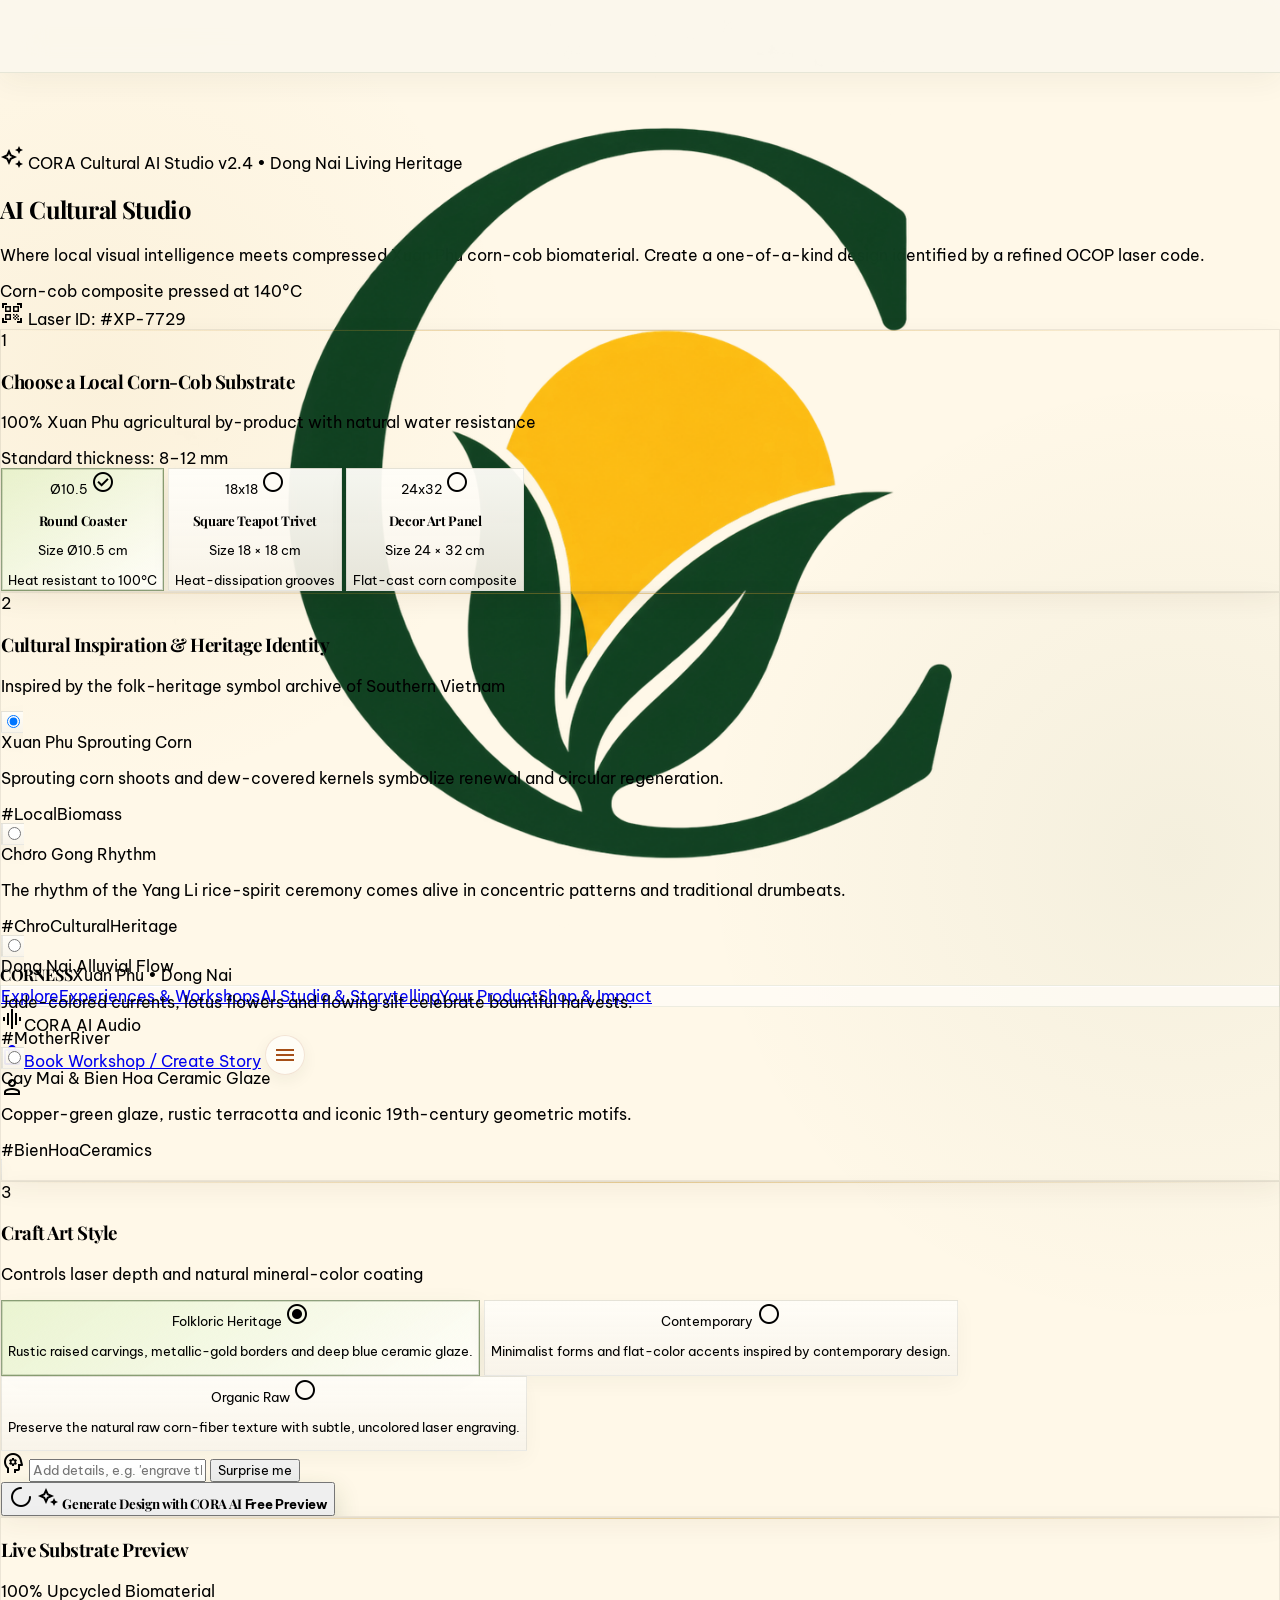
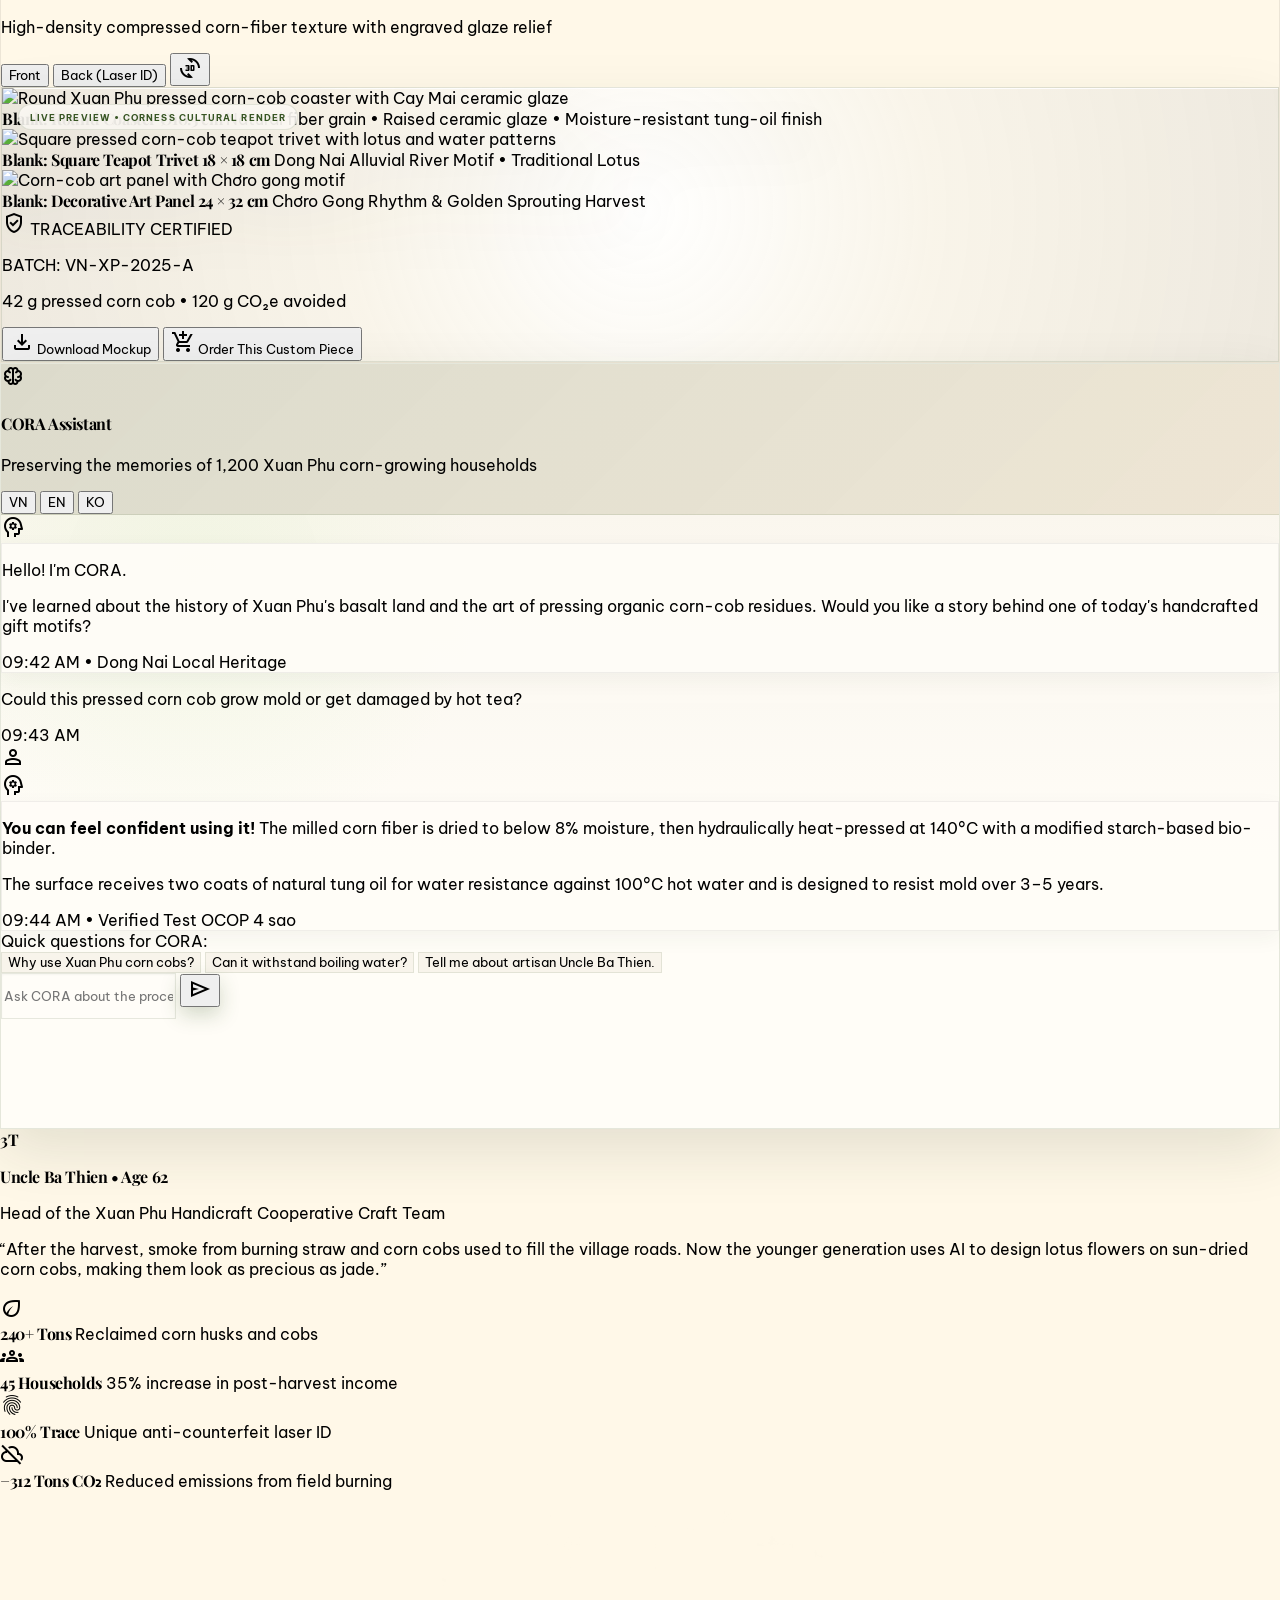
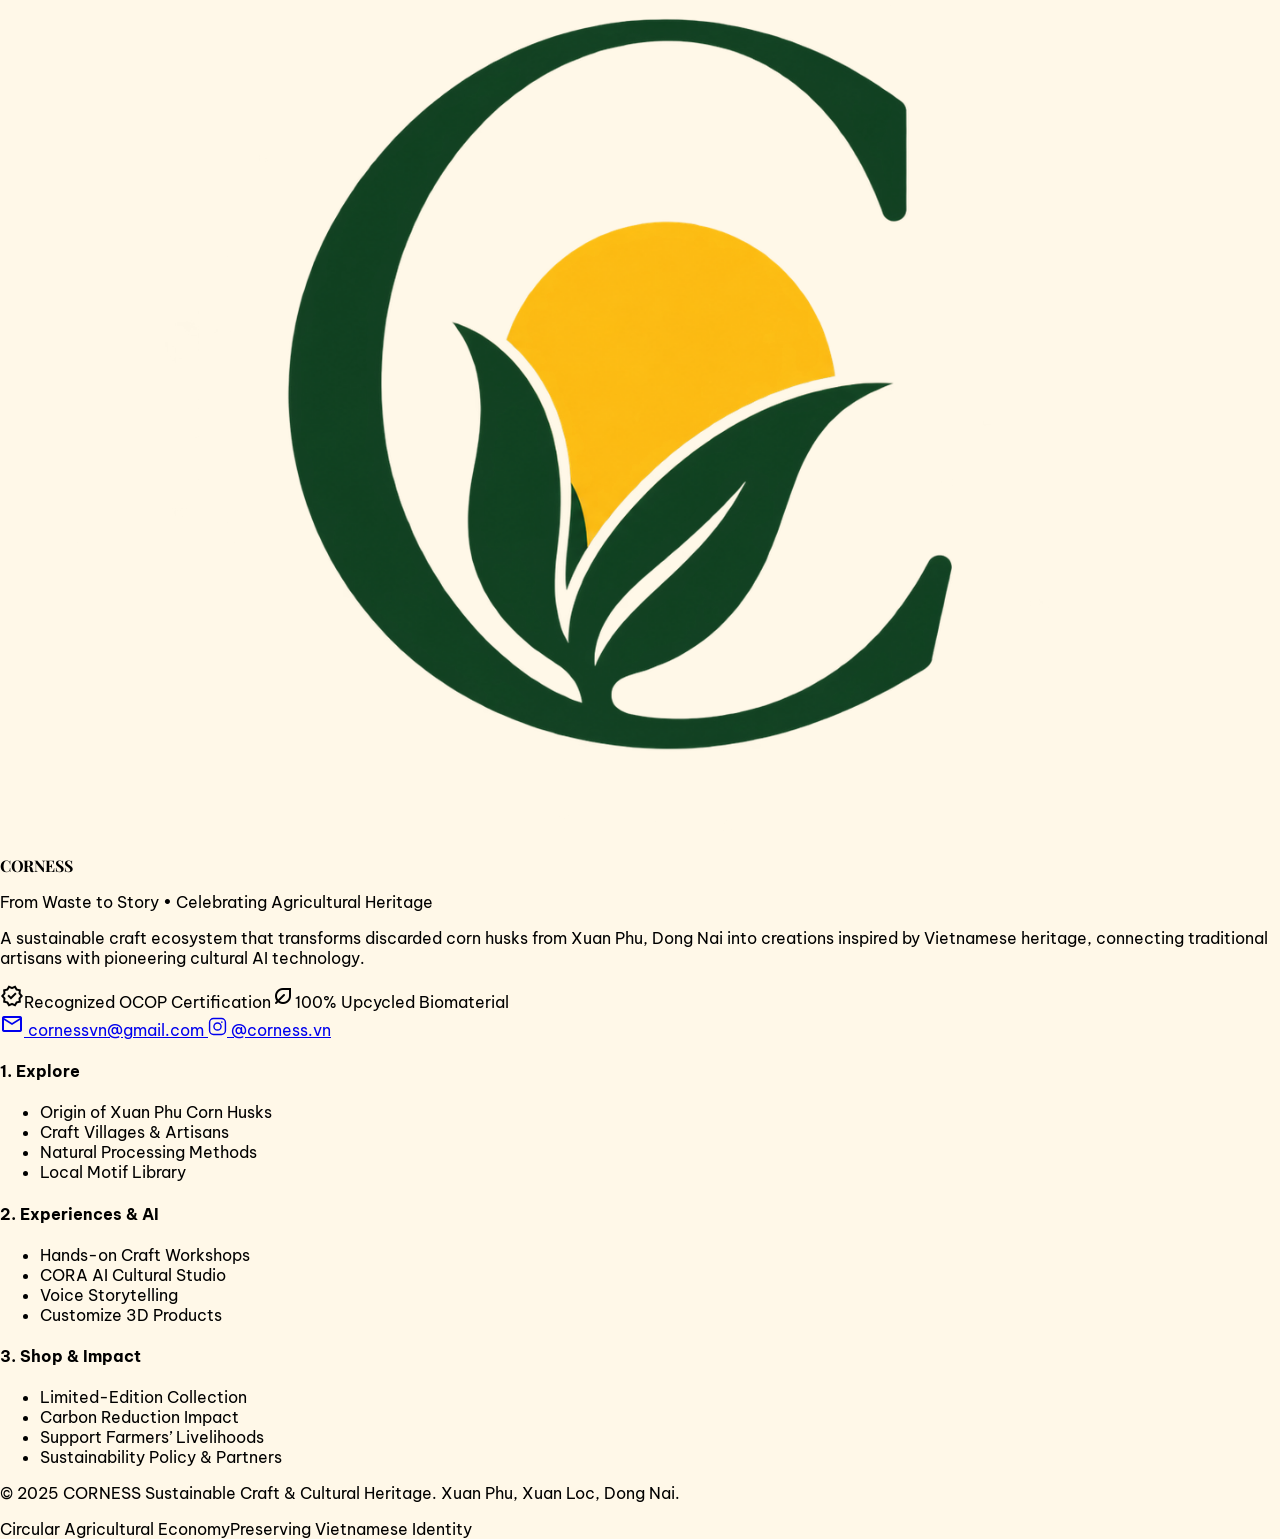
==== ai-studio.html @ 514b7e07 "Correct CORNESS website assets and source files" ====
<!-- CORNESS — AI Cultural Studio & Trợ Lý CORA (Desktop) -->
<!DOCTYPE html>

<html lang="en">
<head>
<meta charset="utf-8"/>
<meta content="width=device-width, initial-scale=1.0" name="viewport"/>
<meta content="web_standard" name="shell-type"/>
<title>CORNESS — AI Cultural Studio &amp; CORA</title>
<link href="https://fonts.googleapis.com/css2?family=Playfair+Display:ital,wght@0,600;0,700;0,800;1,600;1,700&amp;family=Be+Vietnam+Pro:wght@300;400;500;600;700;800&amp;display=swap" rel="stylesheet"/>
<link href="https://fonts.googleapis.com/css2?family=Material+Symbols+Outlined:opsz,wght,FILL,GRAD@20..48,100..700,0..1,-50..200" rel="stylesheet"/>
<link href="https://fonts.googleapis.com/css2?family=Material+Symbols+Outlined:wght,FILL@100..700,0..1&amp;display=swap" rel="stylesheet"/>
<style>
      @layer base {
        html,
        body {
          margin: 0;
          padding: 0;
        }
        body {
          overscroll-behavior: none;
        }
        main > :first-child {
          margin-top: 0 !important;
        }
        main > :last-child {
          margin-bottom: 0 !important;
        }
      }
      ::-webkit-scrollbar {
        display: none;
      }
    </style>
<script src="https://cdn.tailwindcss.com"></script>
<script id="tailwind-config">
      tailwind.config = {
        darkMode: "class",
        theme: {
          extend: {
colors: {
  "surface-tint": "#A64F17",
  "outline-variant": "#D9C7A9",
  tertiary: "#3F5A34",
  "surface-container": "#F4EAD5",
  "on-primary": "#FFFFFF",
  "secondary-container": "#F4C84B",
  "on-primary-fixed-variant": "#63300E",
  background: "#FFF8E8",
  "surface-bright": "#FFFDF7",
  "surface-container-high": "#F0E2C5",
  "tertiary-fixed": "#D9E7C7",
  "primary-fixed-dim": "#E7A16C",
  "on-error-container": "#93000A",
  "on-surface": "#30271F",
  "error-container": "#FFDAD6",
  "primary-container": "#3F5A34",
  "tertiary-fixed-dim": "#B6C9A0",
  "surface-container-highest": "#E8D7B8",
  "surface-container-lowest": "#FFFDF8",
  "surface-container-low": "#FAF3E3",
  "inverse-on-surface": "#FBF7F0",
  secondary: "#855500",
  error: "#BA1A1A",
  "on-tertiary": "#FFFFFF",
  primary: "#A64F17",
  outline: "#82745E",
  "inverse-primary": "#E8A36F",
  "on-background": "#30271F",
  "primary-fixed": "#F8D7B5",
  "surface-variant": "#E8D7B8",
  surface: "#FFF8E8",
  "on-surface-variant": "#5B4B3D",
  "on-secondary-container": "#4B3300",
  "on-error": "#FFFFFF",
  "on-primary-container": "#FBE4AB",
  "on-secondary-fixed": "#453000",
  "secondary-fixed": "#FBE3A3",
  "on-secondary": "#FFFFFF",
  "on-primary-fixed": "#47210C",
  "on-tertiary-container": "#263E22",
  "on-secondary-fixed-variant": "#684000",
  "secondary-fixed-dim": "#E8BC48",
  "on-tertiary-fixed-variant": "#3D5534",
  "inverse-surface": "#34281E",
  "tertiary-container": "#D8E4CB",
  "surface-dim": "#E9DDC6",
  "on-tertiary-fixed": "#1F321D",
},
            borderRadius: {
              DEFAULT: "0.25rem",
              lg: "0.5rem",
              xl: "0.75rem",
              full: "9999px",
            },
            spacing: {},
            fontFamily: {
              headline: ["Playfair Display", "Georgia", "serif"],
              display: ["Playfair Display", "Georgia", "serif"],
              body: [
                "Be Vietnam Pro",
                "ui-sans-serif",
                "system-ui",
                "sans-serif",
              ],
              label: [
                "Be Vietnam Pro",
                "ui-sans-serif",
                "system-ui",
                "sans-serif",
              ],
            },
            fontSize: {},
          },
        },
      };
    </script>
<style>
:root {
  --corness-forest: #3f5a34;
  --corness-forest-deep: #263a26;
  --corness-moss: #6f783d;
  --corness-cream: #fff8e8;
  --corness-paper: #fffdf7;
  --corness-gold: #e8b323;
  --corness-earth: #764321;
  --corness-line: rgba(91, 75, 61, 0.16);
  --corness-shadow: 0 18px 50px rgba(64, 47, 30, 0.08);
  --corness-shadow-soft: 0 8px 24px rgba(64, 47, 30, 0.06);
}

      html {
        scroll-behavior: smooth;
        text-rendering: optimizeLegibility;
        -webkit-font-smoothing: antialiased;
        -moz-osx-font-smoothing: grayscale;
      }

      body,
      .font-body,
      .font-label {
        font-family:
          "Be Vietnam Pro",
          ui-sans-serif,
          system-ui,
          -apple-system,
          BlinkMacSystemFont,
          "Segoe UI",
          sans-serif !important;
      }

      .font-headline,
      .font-display {
        font-family:
          "Playfair Display", Georgia, "Times New Roman", serif !important;
        font-weight: 700;
        letter-spacing: -0.025em;
        font-kerning: normal;
      }

      body {
        background:
          radial-gradient(
            circle at 8% 8%,
            rgba(201, 150, 47, 0.07),
            transparent 26rem
          ),
          radial-gradient(
            circle at 92% 18%,
            rgba(56, 86, 36, 0.055),
            transparent 30rem
          ),
          var(--corness-cream);
      }

      header {
        background: rgba(251, 247, 238, 0.86) !important;
        border-bottom: 1px solid rgba(56, 86, 36, 0.1);
        backdrop-filter: blur(20px) saturate(155%);
        -webkit-backdrop-filter: blur(20px) saturate(155%);
        box-shadow: 0 8px 30px rgba(46, 57, 43, 0.055) !important;
      }

      header > div {
        max-width: 1600px;
        margin-inline: auto;
      }

      header nav {
        border: 1px solid rgba(56, 86, 36, 0.09);
        background: rgba(255, 253, 248, 0.7) !important;
        box-shadow: inset 0 1px 0 rgba(255, 255, 255, 0.75);
      }

      header nav a {
        border-radius: 0.65rem;
        transition:
          color 180ms ease,
          background-color 180ms ease,
          transform 180ms ease,
          box-shadow 180ms ease;
      }

      header nav a:hover {
        transform: translateY(-1px);
        background: rgba(56, 86, 36, 0.07) !important;
      }

      main .bg-surface-container-lowest.rounded-2xl {
        border: 1px solid rgba(67, 72, 62, 0.1);
        box-shadow: var(--corness-shadow-soft);
      }

      main .rounded-xl,
      main .rounded-2xl {
        -webkit-backface-visibility: hidden;
        backface-visibility: hidden;
      }

      button,
      a {
        -webkit-tap-highlight-color: transparent;
      }

      button {
        transition:
          transform 180ms ease,
          box-shadow 180ms ease,
          background-color 180ms ease,
          border-color 180ms ease,
          color 180ms ease;
      }

      button:active {
        transform: translateY(1px);
      }

      input,
      textarea,
      select {
        font-family:
          "Be Vietnam Pro", ui-sans-serif, system-ui, sans-serif !important;
      }

      input:focus,
      textarea:focus,
      select:focus {
        outline: none;
        box-shadow: 0 0 0 3px rgba(56, 86, 36, 0.12);
      }

      @media (max-width: 767px) {
        header > div {
          padding-inline: 1rem !important;
        }

        main {
          overflow-x: clip;
        }

        .font-headline,
        .font-display {
          letter-spacing: -0.018em;
        }
      }
    </style>
<style>
      .studio-editor-column > .bg-surface-container-lowest {
        position: relative;
        overflow: hidden;
      }

      .studio-editor-column > .bg-surface-container-lowest::before {
        content: "";
        position: absolute;
        inset: 0 auto auto 0;
        width: 100%;
        height: 1px;
        background: linear-gradient(
          90deg,
          transparent,
          rgba(201, 150, 47, 0.45),
          transparent
        );
        pointer-events: none;
      }

      #substrate-selector .substrate-btn,
      #style-selector .style-btn,
      #motif-selector .motif-card {
        border: 1px solid rgba(67, 72, 62, 0.11);
        background: linear-gradient(
          180deg,
          rgba(255, 253, 248, 0.96),
          rgba(248, 243, 233, 0.92)
        );
        box-shadow: 0 7px 20px rgba(46, 57, 43, 0.04);
      }

      #substrate-selector .substrate-btn:hover,
      #style-selector .style-btn:hover,
      #motif-selector .motif-card:hover {
        border-color: rgba(56, 86, 36, 0.28);
        transform: translateY(-2px);
        box-shadow: 0 13px 28px rgba(46, 57, 43, 0.08);
      }

      #substrate-selector .substrate-btn.active,
      #style-selector .style-btn.active {
        border-color: rgba(56, 86, 36, 0.55);
        background: linear-gradient(
          145deg,
          rgba(200, 238, 172, 0.38),
          rgba(255, 253, 248, 0.98)
        );
        box-shadow:
          0 12px 28px rgba(56, 86, 36, 0.1),
          inset 0 0 0 1px rgba(56, 86, 36, 0.18);
      }

      .corness-preview-stage {
        position: relative;
        border: 1px solid rgba(56, 86, 36, 0.12);
        background: radial-gradient(
          circle at 50% 45%,
          rgba(255, 255, 255, 0.96) 0,
          rgba(248, 243, 233, 0.88) 45%,
          rgba(237, 232, 222, 0.94) 100%
        ) !important;
        box-shadow:
          inset 0 1px 0 rgba(255, 255, 255, 0.85),
          0 24px 60px rgba(46, 57, 43, 0.1);
      }

      .corness-preview-stage::before {
        content: "LIVE PREVIEW • CORNESS CULTURAL RENDER";
        position: absolute;
        top: 1rem;
        left: 1rem;
        z-index: 2;
        padding: 0.42rem 0.68rem;
        border-radius: 999px;
        border: 1px solid rgba(56, 86, 36, 0.13);
        background: rgba(255, 253, 248, 0.82);
        backdrop-filter: blur(12px);
        color: #385624;
        font-family: "Be Vietnam Pro", sans-serif;
        font-size: 9px;
        font-weight: 700;
        letter-spacing: 0.12em;
      }

      #preview-art-container {
        filter: drop-shadow(0 24px 26px rgba(53, 45, 33, 0.16));
      }

      #preview-art-container img {
        transition:
          transform 320ms cubic-bezier(0.2, 0.7, 0.2, 1),
          filter 320ms ease;
      }

      #preview-art-container img:hover {
        filter: saturate(1.04) contrast(1.02);
      }

      .cora-shell {
        border: 1px solid rgba(56, 86, 36, 0.13) !important;
        background: rgba(255, 253, 248, 0.94) !important;
        box-shadow: 0 22px 55px rgba(32, 55, 36, 0.12) !important;
      }

      .cora-shell > :first-child {
        background:
          linear-gradient(
            135deg,
            rgba(56, 86, 36, 0.12),
            rgba(201, 150, 47, 0.08)
          ),
          #f2ede3 !important;
        border-bottom: 1px solid rgba(56, 86, 36, 0.1);
      }

      #chat-messages {
        background:
          radial-gradient(
            circle at 15% 15%,
            rgba(200, 238, 172, 0.18),
            transparent 18rem
          ),
          linear-gradient(
            180deg,
            rgba(248, 243, 233, 0.64),
            rgba(255, 253, 248, 0.92)
          ) !important;
        scrollbar-width: thin;
        scrollbar-color: rgba(56, 86, 36, 0.22) transparent;
      }

      #chat-messages::-webkit-scrollbar {
        width: 6px;
        display: block;
      }

      #chat-messages::-webkit-scrollbar-thumb {
        background: rgba(56, 86, 36, 0.22);
        border-radius: 999px;
      }

      #chat-messages .bg-surface-container {
        border: 1px solid rgba(67, 72, 62, 0.08);
        background: rgba(255, 253, 248, 0.92) !important;
        box-shadow: 0 7px 20px rgba(46, 57, 43, 0.05);
      }

      .quick-q-btn {
        border: 1px solid rgba(56, 86, 36, 0.11);
        background: rgba(248, 243, 233, 0.9) !important;
      }

      .quick-q-btn:hover {
        border-color: rgba(56, 86, 36, 0.28);
        background: rgba(200, 238, 172, 0.28) !important;
        color: #304e1d;
      }

      #chat-input {
        min-height: 42px;
        border: 1px solid rgba(56, 86, 36, 0.12) !important;
        background: rgba(255, 253, 248, 0.96) !important;
        box-shadow: inset 0 1px 2px rgba(46, 57, 43, 0.04);
      }

      #send-chat-btn {
        box-shadow: 0 8px 20px rgba(56, 86, 36, 0.22);
      }

      #generate-btn {
        box-shadow: 0 10px 26px rgba(56, 86, 36, 0.2);
      }

      @media (min-width: 1024px) {
        .cora-column {
          position: sticky;
          top: 7rem;
        }

        .cora-shell {
          height: min(780px, calc(100vh - 8.5rem)) !important;
          min-height: 640px;
        }
      }

      @media (max-width: 1023px) {
        .cora-shell {
          height: 680px !important;
        }

        .corness-preview-stage::before {
          max-width: calc(100% - 2rem);
          white-space: nowrap;
          overflow: hidden;
          text-overflow: ellipsis;
        }
      }

      @media (max-width: 640px) {
        #substrate-selector,
        #style-selector,
        #motif-selector {
          gap: 0.75rem;
        }

        .cora-shell {
          height: 620px !important;
          border-radius: 1.25rem !important;
        }

        .corness-preview-stage {
          padding: 1rem !important;
        }
      }
    </style>
<link href="responsive.css" rel="stylesheet"/>
</head>
<body class="bg-surface font-body text-on-surface antialiased">
<header class="fixed top-0 w-full z-50 bg-surface/90 backdrop-blur-xl shadow-[0_1px_8px_rgba(112,88,66,0.06)]">
<div class="h-20 w-full px-6 lg:px-12 flex items-center justify-between">
<div class="flex items-center gap-4 shrink-0 2xl:mr-5">
<img alt="CORNESS" class="h-14 w-14 shrink-0 object-contain" src="images/FGlogo.png"/>
<div class="flex flex-col">
<span class="font-headline text-lg tracking-tight uppercase text-primary leading-tight">CORNESS</span><span class="font-label text-[10px] tracking-[0.08em] uppercase text-tertiary font-medium">Xuan Phu • Dong Nai</span>
</div>
</div>
<nav class="hidden 2xl:flex items-center gap-1 p-1 bg-surface-container-low rounded-xl" data-active-classes="bg-primary-container text-on-primary-container font-semibold rounded-lg shadow-sm">
<a class="px-4 py-2 text-sm font-label uppercase tracking-wider text-on-surface-variant hover:text-on-surface hover:bg-surface-container transition-all" data-path="kham-pha" href="index.html">Explore</a><a class="px-4 py-2 text-sm font-label uppercase tracking-wider text-on-surface-variant hover:text-on-surface hover:bg-surface-container transition-all" data-path="trai-nghiem-workshop" href="experience.html">Experiences &amp; Workshops</a><a class="px-4 py-2 text-sm font-label uppercase tracking-wider text-on-surface-variant hover:text-on-surface hover:bg-surface-container transition-all" data-path="ai-studio-ke-chuyen" href="ai-studio.html">AI Studio &amp; Storytelling</a><a class="px-4 py-2 text-sm font-label uppercase tracking-wider text-on-surface-variant hover:text-on-surface hover:bg-surface-container transition-all" data-path="san-pham-cua-ban" href="my-product.html">Your Product</a><a class="px-4 py-2 text-sm font-label uppercase tracking-wider text-on-surface-variant hover:text-on-surface hover:bg-surface-container transition-all" data-path="cua-hang-tac-dong" href="shop.html">Shop &amp; Impact</a>
</nav>
<div class="flex items-center gap-3 lg:gap-4 2xl:ml-5">
<div class="hidden 2xl:flex items-center gap-2 px-3 py-1.5 rounded-full bg-secondary-container/30 text-on-secondary-container text-xs font-label font-medium">
<span class="material-symbols-outlined text-[16px]">graphic_eq</span><span>CORA AI Audio</span>
</div>
<a class="p-2 rounded-full bg-surface-container-low hover:bg-surface-container text-on-surface-variant hover:text-on-surface transition-colors flex items-center justify-center" data-path="san-pham-cua-ban" href="my-product.html"><span class="material-symbols-outlined text-[20px]">shopping_bag</span></a><a class="hidden 2xl:inline-flex items-center justify-center px-4 py-2 rounded-lg bg-secondary-container hover:bg-secondary-fixed text-on-secondary-container font-label text-xs uppercase font-bold tracking-wider transition-colors shadow-sm" data-path="trai-nghiem-workshop" href="experience.html">Book Workshop / Create Story</a>
<button aria-controls="corness-mobile-menu" aria-expanded="false" aria-label="Open menu" class="corness-mobile-toggle 2xl:hidden" type="button">
<span class="material-symbols-outlined text-[21px]">menu</span>
</button>
<div class="w-8 h-8 rounded-full bg-primary flex items-center justify-center shrink-0">
<span class="material-symbols-outlined text-on-primary text-[18px]">person</span>
</div>
</div>
</div>
<div aria-hidden="true" class="corness-mobile-menu 2xl:hidden" data-open="false" id="corness-mobile-menu">
<button aria-label="Close menu" class="corness-mobile-menu__backdrop" data-mobile-close="" type="button"></button>
<div aria-label="CORNESS navigation menu" aria-modal="true" class="corness-mobile-menu__panel" role="dialog">
<div class="corness-mobile-menu__top">
<div>
<div class="font-headline text-lg text-primary uppercase leading-none">
                CORNESS
              </div>
<div class="font-label text-[10px] uppercase tracking-widest text-tertiary mt-1">
                Xuan Phu • Dong Nai
              </div>
</div>
<button aria-label="Close menu" class="corness-mobile-menu__close" data-mobile-close="" type="button">
<span class="material-symbols-outlined text-[20px]">close</span>
</button>
</div>
<nav aria-label="Mobile navigation" class="corness-mobile-nav">
<a href="index.html"><span class="material-symbols-outlined text-[20px]">explore</span><span>Explore</span></a>
<a href="experience.html"><span class="material-symbols-outlined text-[20px]">handyman</span><span>Experiences &amp; Workshops</span></a>
<a href="ai-studio.html"><span class="material-symbols-outlined text-[20px]">auto_awesome</span><span>AI Studio &amp; Storytelling</span></a>
<a href="my-product.html"><span class="material-symbols-outlined text-[20px]">deployed_code</span><span>Your Product</span></a>
<a href="shop.html"><span class="material-symbols-outlined text-[20px]">storefront</span><span>Shop &amp; Impact</span></a>
</nav>
<a class="corness-mobile-cta" href="experience.html">
<span>Book Workshop / Create Story</span>
<span class="material-symbols-outlined text-[18px]">arrow_forward</span>
</a>
</div>
</div>
</header>
<main class="w-full pt-20 bg-surface min-h-[calc(100vh-80px)]">
<div class="flex flex-col w-full">
<!-- Studio Intro Header Section -->
<section class="w-full px-6 lg:px-12 py-8 bg-surface">
<div class="max-w-7xl mx-auto flex flex-col md:flex-row md:items-end justify-between gap-6 pb-6 border-b border-outline-variant/30">
<div class="space-y-2">
<div class="flex items-center gap-2">
<span class="inline-flex items-center gap-1.5 px-2.5 py-0.5 rounded-full bg-secondary-container/40 text-on-secondary-container text-xs font-label uppercase font-bold tracking-wider">
<span class="material-symbols-outlined text-[14px]">auto_awesome</span>
                  CORA Cultural AI Studio v2.4
                </span>
<span class="text-outline text-xs font-label uppercase tracking-widest">• Dong Nai Living Heritage</span>
</div>
<h1 class="font-headline text-3xl md:text-5xl text-primary uppercase tracking-tight">
                AI Cultural Studio
              </h1>
<p class="font-label text-sm text-on-surface-variant max-w-2xl leading-relaxed">
                Where local visual intelligence meets compressed Xuan Phu corn-cob biomaterial. Create a one-of-a-kind design identified by a refined OCOP laser code.
              </p>
</div>
<!-- Quick Telemetry Badges -->
<div class="flex items-center gap-4 text-xs font-label">
<div class="flex items-center gap-2 px-3 py-2 rounded-xl bg-surface-container shadow-sm">
<span class="w-2.5 h-2.5 rounded-full bg-primary animate-pulse"></span>
<span class="text-on-surface font-semibold">Corn-cob composite pressed at 140°C</span>
</div>
<div class="flex items-center gap-2 px-3 py-2 rounded-xl bg-surface-container shadow-sm">
<span class="material-symbols-outlined text-secondary text-base">qr_code_scanner</span>
<span class="text-on-surface font-semibold">Laser ID:
                  <span class="font-mono text-tertiary">#XP-7729</span></span>
</div>
</div>
</div>
</section>
<!-- Two Main Power Columns Workspace -->
<section class="w-full px-6 lg:px-12 py-6 bg-surface">
<div class="max-w-7xl mx-auto grid grid-cols-1 lg:grid-cols-12 gap-8 items-start">
<!-- LEFT / MAIN: AI Cultural Designer (8 cols) -->
<div class="lg:col-span-8 space-y-8 studio-editor-column">
<!-- Step 1: Chọn phôi ép lõi ngô -->
<div class="bg-surface-container-lowest p-6 rounded-2xl shadow-sm space-y-4">
<div class="flex items-center justify-between">
<div class="flex items-center gap-3">
<span class="w-7 h-7 rounded-full bg-primary text-on-primary font-label text-xs font-bold flex items-center justify-center">1</span>
<div>
<h3 class="font-headline text-lg uppercase text-primary tracking-tight">
                        Choose a Local Corn-Cob Substrate
                      </h3>
<p class="font-label text-xs text-on-surface-variant">
                        100% Xuan Phu agricultural by-product with natural water resistance
                      </p>
</div>
</div>
<span class="text-[11px] font-label text-tertiary uppercase font-semibold">Standard thickness: 8–12 mm</span>
</div>
<div class="grid grid-cols-1 sm:grid-cols-3 gap-3.5 pt-2" id="substrate-selector">
<!-- Option 1: Tròn -->
<button class="substrate-btn active group text-left p-4 rounded-xl bg-surface-container-low hover:bg-surface-container transition-all relative" data-substrate="circle" type="button">
<div class="flex items-center justify-between mb-3">
<span class="w-9 h-9 rounded-full bg-secondary-container/40 flex items-center justify-center text-on-secondary-container font-label text-xs font-bold">Ø10.5</span>
<span class="material-symbols-outlined text-primary text-lg">check_circle</span>
</div>
<p class="font-headline text-sm uppercase text-on-surface group-hover:text-primary transition-colors">
                      Round Coaster
                    </p>
<p class="font-label text-xs text-on-surface-variant mt-1">
                      Size Ø10.5 cm
                    </p>
<span class="inline-block mt-3 px-2 py-0.5 rounded bg-surface-container text-[10px] font-label font-medium text-tertiary">Heat resistant to 100°C</span>
</button>
<!-- Option 2: Vuông Lót Ấm -->
<button class="substrate-btn group text-left p-4 rounded-xl bg-surface-container-low hover:bg-surface-container transition-all relative" data-substrate="square" type="button">
<div class="flex items-center justify-between mb-3">
<span class="w-9 h-9 rounded-lg bg-primary-fixed/50 flex items-center justify-center text-on-primary-fixed-variant font-label text-xs font-bold">18x18</span>
<span class="material-symbols-outlined text-outline-variant text-lg">radio_button_unchecked</span>
</div>
<p class="font-headline text-sm uppercase text-on-surface group-hover:text-primary transition-colors">
                      Square Teapot Trivet
                    </p>
<p class="font-label text-xs text-on-surface-variant mt-1">
                      Size 18 × 18 cm
                    </p>
<span class="inline-block mt-3 px-2 py-0.5 rounded bg-surface-container text-[10px] font-label font-medium text-tertiary">Heat-dissipation grooves</span>
</button>
<!-- Option 3: Tranh Decor -->
<button class="substrate-btn group text-left p-4 rounded-xl bg-surface-container-low hover:bg-surface-container transition-all relative" data-substrate="panel" type="button">
<div class="flex items-center justify-between mb-3">
<span class="w-9 h-9 rounded-md bg-tertiary-fixed/60 flex items-center justify-center text-tertiary font-label text-xs font-bold">24x32</span>
<span class="material-symbols-outlined text-outline-variant text-lg">radio_button_unchecked</span>
</div>
<p class="font-headline text-sm uppercase text-on-surface group-hover:text-primary transition-colors">
                      Decor Art Panel
                    </p>
<p class="font-label text-xs text-on-surface-variant mt-1">
                      Size 24 × 32 cm
                    </p>
<span class="inline-block mt-3 px-2 py-0.5 rounded bg-surface-container text-[10px] font-label font-medium text-tertiary">Flat-cast corn composite</span>
</button>
</div>
</div>
<!-- Step 2: Cảm hứng văn hóa & Di sản -->
<div class="bg-surface-container-lowest p-6 rounded-2xl shadow-sm space-y-4">
<div class="flex items-center gap-3">
<span class="w-7 h-7 rounded-full bg-primary text-on-primary font-label text-xs font-bold flex items-center justify-center">2</span>
<div>
<h3 class="font-headline text-lg uppercase text-primary tracking-tight">
                      Cultural Inspiration &amp; Heritage Identity
                    </h3>
<p class="font-label text-xs text-on-surface-variant">
                      Inspired by the folk-heritage symbol archive of Southern Vietnam
                    </p>
</div>
</div>
<div class="grid grid-cols-1 sm:grid-cols-2 gap-3 pt-2" id="motif-selector">
<label class="motif-card cursor-pointer p-4 rounded-xl bg-surface-container-low hover:bg-surface-container flex items-start gap-3.5 transition-all">
<input checked="" class="accent-primary mt-1" name="motif" type="radio" value="corn-sprout"/>
<div class="space-y-1">
<span class="font-label font-bold text-sm text-on-surface block">Xuan Phu Sprouting Corn</span>
<p class="font-label text-xs text-on-surface-variant leading-relaxed">
                        Sprouting corn shoots and dew-covered kernels symbolize renewal and circular regeneration.
                      </p>
<span class="inline-block text-[10px] font-label text-secondary font-semibold uppercase">#LocalBiomass</span>
</div>
</label>
<label class="motif-card cursor-pointer p-4 rounded-xl bg-surface-container-low hover:bg-surface-container flex items-start gap-3.5 transition-all">
<input class="accent-primary mt-1" name="motif" type="radio" value="gong-choro"/>
<div class="space-y-1">
<span class="font-label font-bold text-sm text-on-surface block">Chơro Gong Rhythm</span>
<p class="font-label text-xs text-on-surface-variant leading-relaxed">
                        The rhythm of the Yang Li rice-spirit ceremony comes alive in concentric patterns and traditional drumbeats.
                      </p>
<span class="inline-block text-[10px] font-label text-secondary font-semibold uppercase">#ChroCulturalHeritage</span>
</div>
</label>
<label class="motif-card cursor-pointer p-4 rounded-xl bg-surface-container-low hover:bg-surface-container flex items-start gap-3.5 transition-all">
<input class="accent-primary mt-1" name="motif" type="radio" value="dongnai-river"/>
<div class="space-y-1">
<span class="font-label font-bold text-sm text-on-surface block">Dong Nai Alluvial Flow</span>
<p class="font-label text-xs text-on-surface-variant leading-relaxed">
                        Jade-colored currents, lotus flowers and flowing silt celebrate bountiful harvests.
                      </p>
<span class="inline-block text-[10px] font-label text-secondary font-semibold uppercase">#MotherRiver</span>
</div>
</label>
<label class="motif-card cursor-pointer p-4 rounded-xl bg-surface-container-low hover:bg-surface-container flex items-start gap-3.5 transition-all">
<input class="accent-primary mt-1" name="motif" type="radio" value="cay-mai-ceramic"/>
<div class="space-y-1">
<span class="font-label font-bold text-sm text-on-surface block">Cay Mai &amp; Bien Hoa Ceramic Glaze</span>
<p class="font-label text-xs text-on-surface-variant leading-relaxed">
                        Copper-green glaze, rustic terracotta and iconic 19th-century geometric motifs.
                      </p>
<span class="inline-block text-[10px] font-label text-secondary font-semibold uppercase">#BienHoaCeramics</span>
</div>
</label>
</div>
</div>
<!-- Step 3: Phong cách họa phẩm -->
<div class="bg-surface-container-lowest p-6 rounded-2xl shadow-sm space-y-4">
<div class="flex items-center gap-3">
<span class="w-7 h-7 rounded-full bg-primary text-on-primary font-label text-xs font-bold flex items-center justify-center">3</span>
<div>
<h3 class="font-headline text-lg uppercase text-primary tracking-tight">
                      Craft Art Style
                    </h3>
<p class="font-label text-xs text-on-surface-variant">
                      Controls laser depth and natural mineral-color coating
                    </p>
</div>
</div>
<div class="grid grid-cols-1 sm:grid-cols-3 gap-3 pt-2" id="style-selector">
<button class="style-btn active text-left p-3.5 rounded-xl bg-surface-container-low hover:bg-surface-container transition-all" data-style="folkloric" type="button">
<div class="flex items-center justify-between mb-1.5">
<span class="font-label font-bold text-xs text-on-surface">Folkloric Heritage</span>
<span class="material-symbols-outlined text-primary text-base">radio_button_checked</span>
</div>
<p class="font-label text-[11px] text-on-surface-variant leading-tight">
                      Rustic raised carvings, metallic-gold borders and deep blue ceramic glaze.
                    </p>
</button>
<button class="style-btn text-left p-3.5 rounded-xl bg-surface-container-low hover:bg-surface-container transition-all" data-style="contemporary" type="button">
<div class="flex items-center justify-between mb-1.5">
<span class="font-label font-bold text-xs text-on-surface">Contemporary</span>
<span class="material-symbols-outlined text-outline-variant text-base">radio_button_unchecked</span>
</div>
<p class="font-label text-[11px] text-on-surface-variant leading-tight">
                      Minimalist forms and flat-color accents inspired by contemporary design.
                    </p>
</button>
<button class="style-btn text-left p-3.5 rounded-xl bg-surface-container-low hover:bg-surface-container transition-all" data-style="raw" type="button">
<div class="flex items-center justify-between mb-1.5">
<span class="font-label font-bold text-xs text-on-surface">Organic Raw</span>
<span class="material-symbols-outlined text-outline-variant text-base">radio_button_unchecked</span>
</div>
<p class="font-label text-[11px] text-on-surface-variant leading-tight">
                      Preserve the natural raw corn-fiber texture with subtle, uncolored laser engraving.
                    </p>
</button>
</div>
<!-- Prompt Customization Bar -->
<div class="pt-2">
<div class="flex items-center gap-2 p-2.5 rounded-xl bg-surface-container-low">
<span class="material-symbols-outlined text-tertiary text-lg pl-1">psychology</span>
<input class="w-full bg-transparent border-none text-xs font-label text-on-surface placeholder:text-outline focus:outline-none" id="custom-story-prompt" placeholder="Add details, e.g. 'engrave the Le Dinh family name, anniversary 2025'..." type="text"/>
<button class="px-3 py-1.5 rounded-lg bg-surface-container text-xs font-label text-on-surface hover:bg-surface-container-high transition-colors shrink-0" type="button">
                      Surprise me
                    </button>
</div>
</div>
<!-- CTA Generator Button -->
<div class="pt-2">
<button class="w-full py-4 px-6 rounded-xl bg-primary hover:bg-primary-container text-on-primary font-headline text-sm uppercase tracking-wider transition-all shadow-md hover:shadow-lg flex items-center justify-center gap-3 relative overflow-hidden group" id="generate-btn" type="button">
<span class="material-symbols-outlined text-secondary-container animate-spin text-xl hidden" id="gen-spinner">progress_activity</span>
<span class="material-symbols-outlined text-secondary-container text-xl group-hover:scale-110 transition-transform">magic_button</span>
<span>Generate Design with CORA AI</span>
<span class="absolute right-4 px-2.5 py-0.5 rounded-full bg-secondary-container text-on-secondary-container font-label text-[11px] font-bold tracking-normal uppercase">
                      Free Preview
                    </span>
</button>
</div>
</div>
<!-- Live 3D / Interactive Preview Display Pane -->
<div class="bg-surface-container-lowest p-6 rounded-2xl shadow-sm space-y-4">
<div class="flex flex-col sm:flex-row sm:items-center justify-between gap-3">
<div>
<div class="flex items-center gap-2">
<h3 class="font-headline text-lg uppercase text-primary tracking-tight">
                        Live Substrate Preview
                      </h3>
<span class="px-2 py-0.5 rounded bg-primary-fixed text-on-primary-fixed font-label text-[10px] font-bold">100% Upcycled Biomaterial</span>
</div>
<p class="font-label text-xs text-on-surface-variant">
                      High-density compressed corn-fiber texture with engraved glaze relief
                    </p>
</div>
<!-- Front / Back Toggle & 3D rotate mock -->
<div class="flex items-center gap-1.5 p-1 rounded-lg bg-surface-container-low shrink-0">
<button class="px-3 py-1 rounded font-label text-xs font-semibold bg-surface-container-lowest text-primary shadow-sm" id="view-front" type="button">
                      Front
                    </button>
<button class="px-3 py-1 rounded font-label text-xs font-semibold text-on-surface-variant hover:text-on-surface" id="view-back" type="button">
                      Back (Laser ID)
                    </button>
<button class="p-1 rounded text-on-surface-variant hover:text-on-surface" id="view-3d" title="Rotate view by 45°" type="button">
<span class="material-symbols-outlined text-base">3d_rotation</span>
</button>
</div>
</div>
<!-- The Real Showcase Stage -->
<div class="relative w-full aspect-square md:aspect-[16/10] rounded-xl bg-gradient-to-b from-surface-container-low to-surface-container flex items-center justify-center p-6 overflow-hidden corness-preview-stage">
<!-- Real Product Artifacts Switcher (Images from Prompt Context) -->
<div class="relative max-h-full max-w-full flex items-center justify-center transition-all duration-300" id="preview-art-container">
<!-- Product 1: Circular Coaster (Default) -->
<div class="preview-card flex flex-col items-center" id="art-circle">
<img alt="Round Xuan Phu pressed corn-cob coaster with Cay Mai ceramic glaze" class="max-h-[380px] w-auto object-contain rounded-full shadow-2xl transition-transform hover:scale-105 duration-300" src="https://lh3.googleusercontent.com/aida/AEtjO1Wb_wW2p6U133Gg411-aN26h57dM6c9Y0t-R_GqHn39F80fL0wRj9tX8qXf274m141z1bZ3w_u35j6A3_n9Zl4vQ4jL7Z1j-gN4g0m1gT3vX7=s1000"/>
<div class="mt-4 text-center">
<span class="font-headline text-xs uppercase tracking-wider text-primary">Blank: Round Coaster Ø10.5 cm</span>
<span class="text-tertiary font-label text-xs block">Natural fiber grain • Raised ceramic glaze • Moisture-resistant tung-oil finish</span>
</div>
</div>
<!-- Product 2: Square Tile (Lotus & Wave Motif) -->
<div class="preview-card hidden flex flex-col items-center" id="art-square">
<img alt="Square pressed corn-cob teapot trivet with lotus and water patterns" class="max-h-[380px] w-auto object-contain rounded-xl shadow-2xl transition-transform hover:scale-105 duration-300" src="https://lh3.googleusercontent.com/aida/AEtjO1W5a4vM_o6_C2c00Z9oM_mB275rP4f4Z14f4Rj7c_jM3n4y7jN9c0r4X14z9m0L3mN7j8M4Z_n1s9B4b_m6vR_0Z1j2-mN4v_0z1=s1000"/>
<div class="mt-4 text-center">
<span class="font-headline text-xs uppercase tracking-wider text-primary">Blank: Square Teapot Trivet 18 × 18 cm</span>
<span class="text-tertiary font-label text-xs block">Dong Nai Alluvial River Motif • Traditional Lotus</span>
</div>
</div>
<!-- Product 3: Panel Artwork (Chơro Gong Motif) -->
<div class="preview-card hidden flex flex-col items-center" id="art-panel">
<img alt="Corn-cob art panel with Chơro gong motif" class="max-h-[380px] w-auto object-contain rounded-xl shadow-2xl transition-transform hover:scale-105 duration-300" src="https://lh3.googleusercontent.com/aida/AEtjO1WZ-v4N9L1m-o8r_0X9b2z5Q8g2V4k7jL9m-1X4y8t2C0z9m3N6j5L1r9M0x7K8j4Z1m7N5L2v_j3n9X0m8=s1000"/>
<div class="mt-4 text-center">
<span class="font-headline text-xs uppercase tracking-wider text-primary">Blank: Decorative Art Panel 24 × 32 cm</span>
<span class="text-tertiary font-label text-xs block">Chơro Gong Rhythm &amp; Golden Sprouting Harvest</span>
</div>
</div>
</div>
<!-- Floating Material Metadata Badge -->
<div class="absolute top-4 left-4 p-3 rounded-xl bg-surface/90 backdrop-blur-md shadow-md space-y-1">
<div class="flex items-center gap-1 text-[11px] font-label font-bold text-primary">
<span class="material-symbols-outlined text-sm">verified_user</span>
<span>TRACEABILITY CERTIFIED</span>
</div>
<p class="font-mono text-xs text-on-surface font-semibold">
                      BATCH: VN-XP-2025-A
                    </p>
<p class="text-[10px] font-label text-on-surface-variant">
                      42 g pressed corn cob • 120 g CO₂e avoided
                    </p>
</div>
<!-- Action Floating Overlay (Add to Box / Order) -->
<div class="absolute bottom-4 right-4 flex items-center gap-2">
<button class="px-3.5 py-2 rounded-xl bg-surface-container-highest hover:bg-surface-dim text-on-surface text-xs font-label font-bold flex items-center gap-1.5 shadow-sm transition-all" type="button">
<span class="material-symbols-outlined text-sm">download</span>
                      Download Mockup
                    </button>
<button class="px-4 py-2 rounded-xl bg-secondary-container hover:bg-secondary-fixed text-on-secondary-container text-xs font-label font-bold uppercase tracking-wider flex items-center gap-1.5 shadow-md transition-all" type="button">
<span class="material-symbols-outlined text-sm">add_shopping_cart</span>
                      Order This Custom Piece
                    </button>
</div>
</div>
</div>
</div>
<!-- RIGHT / SUPPORT: Trợ Lý CORA — AI Heritage Companion (4 cols) -->
<div class="lg:col-span-4 space-y-6 cora-column">
<!-- Assistant Window Card -->
<div class="bg-surface-container-lowest rounded-2xl shadow-sm overflow-hidden flex flex-col h-[780px] cora-shell">
<!-- Top Header: CORA Identity -->
<div class="p-5 bg-surface-container-high flex items-center justify-between">
<div class="flex items-center gap-3">
<div class="relative">
<div class="w-11 h-11 rounded-full bg-primary flex items-center justify-center text-on-primary">
<span class="material-symbols-outlined text-2xl">neurology</span>
</div>
<span class="absolute bottom-0 right-0 w-3 h-3 rounded-full bg-secondary-container border-2 border-surface-container-high"></span>
</div>
<div>
<h4 class="font-headline text-base uppercase text-primary tracking-tight">
                        CORA Assistant
                      </h4>
<p class="font-label text-xs text-on-surface-variant">
                        Preserving the memories of 1,200 Xuan Phu corn-growing households
                      </p>
</div>
</div>
<!-- Multi-lingual Pills -->
<div class="flex items-center gap-1 p-1 rounded-lg bg-surface-container">
<button class="px-2 py-0.5 rounded text-[10px] font-label font-bold bg-primary text-on-primary" type="button">
                      VN
                    </button>
<button class="px-2 py-0.5 rounded text-[10px] font-label font-medium text-on-surface-variant hover:text-on-surface" type="button">
                      EN
                    </button>
<button class="px-2 py-0.5 rounded text-[10px] font-label font-medium text-on-surface-variant hover:text-on-surface" type="button">
                      KO
                    </button>
</div>
</div>
<!-- Chat History Stream -->
<div class="flex-1 p-4 overflow-y-auto space-y-3.5 bg-surface-container-low/40" id="chat-messages">
<!-- CORA Message 1 -->
<div class="flex gap-2.5 items-start">
<div class="w-6 h-6 rounded-full bg-primary text-on-primary flex items-center justify-center shrink-0 mt-1">
<span class="material-symbols-outlined text-[14px]">psychology</span>
</div>
<div class="bg-surface-container p-3.5 rounded-2xl rounded-tl-sm text-xs font-label text-on-surface space-y-1.5 shadow-sm max-w-[88%]">
<p class="font-semibold text-primary">
                        Hello! I'm CORA.
                      </p>
<p class="leading-relaxed">
                        I've learned about the history of Xuan Phu's basalt land and the art of pressing organic corn-cob residues. Would you like a story behind one of today's handcrafted gift motifs?
                      </p>
<span class="text-[9px] text-tertiary font-mono block pt-0.5">09:42 AM • Dong Nai Local Heritage</span>
</div>
</div>
<!-- User Sample Reply -->
<div class="flex gap-2.5 items-start justify-end">
<div class="bg-primary-container text-on-primary-container p-3 rounded-2xl rounded-tr-sm text-xs font-label space-y-1 shadow-sm max-w-[85%]">
<p class="leading-relaxed">
                        Could this pressed corn cob grow mold or get damaged by hot tea?
                      </p>
<span class="text-[9px] text-on-primary-container/70 font-mono block text-right pt-0.5">09:43 AM</span>
</div>
<div class="w-6 h-6 rounded-full bg-secondary text-on-secondary flex items-center justify-center shrink-0 mt-1">
<span class="material-symbols-outlined text-[14px]">person</span>
</div>
</div>
<!-- CORA Response 2 -->
<div class="flex gap-2.5 items-start">
<div class="w-6 h-6 rounded-full bg-primary text-on-primary flex items-center justify-center shrink-0 mt-1">
<span class="material-symbols-outlined text-[14px]">psychology</span>
</div>
<div class="bg-surface-container p-3.5 rounded-2xl rounded-tl-sm text-xs font-label text-on-surface space-y-1.5 shadow-sm max-w-[88%]">
<p class="leading-relaxed">
<strong class="text-primary">You can feel confident using it!</strong>
                        The milled corn fiber is dried to below 8% moisture, then hydraulically heat-pressed at 140°C with a modified starch-based bio-binder.
                      </p>
<p class="leading-relaxed">
                        The surface receives two coats of natural tung oil for water resistance against 100°C hot water and is designed to resist mold over 3–5 years.
                      </p>
<span class="text-[9px] text-tertiary font-mono block pt-0.5">09:44 AM • Verified Test OCOP 4 sao</span>
</div>
</div>
</div>
<!-- Quick Discovery Suggestion Chips -->
<div class="p-3 bg-surface-container-lowest border-t border-surface-container space-y-2">
<span class="text-[11px] font-label uppercase font-bold text-outline block">Quick questions for CORA:</span>
<div class="flex flex-wrap gap-1.5">
<button class="quick-q-btn px-2.5 py-1 rounded-full bg-surface-container hover:bg-surface-container-high text-on-surface text-[11px] font-label transition-colors" type="button">
                      Why use Xuan Phu corn cobs?
                    </button>
<button class="quick-q-btn px-2.5 py-1 rounded-full bg-surface-container hover:bg-surface-container-high text-on-surface text-[11px] font-label transition-colors" type="button">
                      Can it withstand boiling water?
                    </button>
<button class="quick-q-btn px-2.5 py-1 rounded-full bg-surface-container hover:bg-surface-container-high text-on-surface text-[11px] font-label transition-colors" type="button">
                      Tell me about artisan Uncle Ba Thien.
                    </button>
</div>
</div>
<!-- Prompt Typing Area -->
<div class="p-3 bg-surface-container-high flex items-center gap-2">
<input class="flex-1 bg-surface-container-lowest rounded-xl px-3 py-2 text-xs font-label text-on-surface placeholder:text-outline border-none focus:outline-none" id="chat-input" placeholder="Ask CORA about the process, Chơro culture or ordering..." type="text"/>
<button class="w-9 h-9 rounded-xl bg-primary hover:bg-primary-container text-on-primary flex items-center justify-center shrink-0 transition-colors shadow-sm" id="send-chat-btn" type="button">
<span class="material-symbols-outlined text-base">send</span>
</button>
</div>
</div>
<!-- Artisan Story Snippet Card -->
<div class="p-4 rounded-2xl bg-surface-container-high space-y-3">
<div class="flex items-center gap-3">
<div class="w-10 h-10 rounded-full bg-tertiary-fixed flex items-center justify-center text-tertiary font-bold font-headline text-xs">
                    3T
                  </div>
<div>
<p class="font-headline text-xs uppercase text-on-surface">
                      Uncle Ba Thien • Age 62
                    </p>
<p class="font-label text-[11px] text-tertiary">
                      Head of the Xuan Phu Handicraft Cooperative Craft Team
                    </p>
</div>
</div>
<p class="font-label text-xs text-on-surface-variant italic leading-relaxed">
                  “After the harvest, smoke from burning straw and corn cobs used to fill the village roads. Now the younger generation uses AI to design lotus flowers on sun-dried corn cobs, making them look as precious as jade.”
                </p>
</div>
</div>
</div>
</section>
<!-- Green Impact Bar (Bottom Metric Anchor) -->
<section class="w-full px-6 lg:px-12 py-8 bg-surface-container-low mt-8">
<div class="max-w-7xl mx-auto grid grid-cols-1 sm:grid-cols-2 lg:grid-cols-4 gap-6 items-center">
<!-- Metric 1 -->
<div class="flex items-center gap-4 p-4 rounded-2xl bg-surface-container shadow-sm">
<div class="w-12 h-12 rounded-xl bg-primary/10 text-primary flex items-center justify-center shrink-0">
<span class="material-symbols-outlined text-2xl">eco</span>
</div>
<div>
<span class="font-headline text-2xl text-primary leading-none block">240+ Tons</span>
<span class="font-label text-xs text-on-surface-variant">Reclaimed corn husks and cobs</span>
</div>
</div>
<!-- Metric 2 -->
<div class="flex items-center gap-4 p-4 rounded-2xl bg-surface-container shadow-sm">
<div class="w-12 h-12 rounded-xl bg-secondary-container/40 text-on-secondary-container flex items-center justify-center shrink-0">
<span class="material-symbols-outlined text-2xl">groups</span>
</div>
<div>
<span class="font-headline text-2xl text-on-surface leading-none block">45 Households</span>
<span class="font-label text-xs text-on-surface-variant">35% increase in post-harvest income</span>
</div>
</div>
<!-- Metric 3 -->
<div class="flex items-center gap-4 p-4 rounded-2xl bg-surface-container shadow-sm">
<div class="w-12 h-12 rounded-xl bg-tertiary-fixed/60 text-tertiary flex items-center justify-center shrink-0">
<span class="material-symbols-outlined text-2xl">fingerprint</span>
</div>
<div>
<span class="font-headline text-2xl text-tertiary leading-none block">100% Trace</span>
<span class="font-label text-xs text-on-surface-variant">Unique anti-counterfeit laser ID</span>
</div>
</div>
<!-- Metric 4: Carbon Saved Dial -->
<div class="flex items-center gap-4 p-4 rounded-2xl bg-surface-container shadow-sm">
<div class="w-12 h-12 rounded-xl bg-surface-container-highest text-primary flex items-center justify-center shrink-0">
<span class="material-symbols-outlined text-2xl">cloud_off</span>
</div>
<div>
<span class="font-headline text-2xl text-primary leading-none block">−312 Tons CO₂</span>
<span class="font-label text-xs text-on-surface-variant">Reduced emissions from field burning</span>
</div>
</div>
</div>
</section>
<!-- Interactive Logic for Substrate Preview, Style Picking & Chat Simulation -->
<script>
          (function initCornessStudio() {
            // Substrate Selection Switching
            const substrateButtons =
              document.querySelectorAll(".substrate-btn");
            const previewCards = {
              circle: document.getElementById("art-circle"),
              square: document.getElementById("art-square"),
              panel: document.getElementById("art-panel"),
            };

            substrateButtons.forEach((btn) => {
              btn.addEventListener("click", () => {
                substrateButtons.forEach((b) => {
                  b.classList.remove("active", "bg-surface-container-high");
                  const icon = b.querySelector(".material-symbols-outlined");
                  if (icon) {
                    icon.textContent = "radio_button_unchecked";
                    icon.classList.remove("text-primary");
                    icon.classList.add("text-outline-variant");
                  }
                });
                btn.classList.add("active", "bg-surface-container-high");
                const activeIcon = btn.querySelector(
                  ".material-symbols-outlined",
                );
                if (activeIcon) {
                  activeIcon.textContent = "check_circle";
                  activeIcon.classList.remove("text-outline-variant");
                  activeIcon.classList.add("text-primary");
                }

                const targetSubstrate = btn.getAttribute("data-substrate");
                Object.keys(previewCards).forEach((key) => {
                  if (previewCards[key]) {
                    if (key === targetSubstrate) {
                      previewCards[key].classList.remove("hidden");
                    } else {
                      previewCards[key].classList.add("hidden");
                    }
                  }
                });
              });
            });

            // Style Button Toggle
            const styleButtons = document.querySelectorAll(".style-btn");
            styleButtons.forEach((btn) => {
              btn.addEventListener("click", () => {
                styleButtons.forEach((b) => {
                  b.classList.remove("active", "bg-surface-container-high");
                  const icon = b.querySelector(".material-symbols-outlined");
                  if (icon) {
                    icon.textContent = "radio_button_unchecked";
                    icon.classList.remove("text-primary");
                    icon.classList.add("text-outline-variant");
                  }
                });
                btn.classList.add("active", "bg-surface-container-high");
                const activeIcon = btn.querySelector(
                  ".material-symbols-outlined",
                );
                if (activeIcon) {
                  activeIcon.textContent = "radio_button_checked";
                  activeIcon.classList.remove("text-outline-variant");
                  activeIcon.classList.add("text-primary");
                }
              });
            });

            // AI Generation Simulation Action
            const genBtn = document.getElementById("generate-btn");
            const genSpinner = document.getElementById("gen-spinner");
            if (genBtn && genSpinner) {
              genBtn.addEventListener("click", () => {
                genSpinner.classList.remove("hidden");
                genBtn.classList.add("opacity-90");
                setTimeout(() => {
                  genSpinner.classList.add("hidden");
                  genBtn.classList.remove("opacity-90");
                  // Subtle pulse on preview container
                  const container = document.getElementById(
                    "preview-art-container",
                  );
                  if (container) {
                    container.classList.add("scale-105");
                    setTimeout(
                      () => container.classList.remove("scale-105"),
                      250,
                    );
                  }
                }, 900);
              });
            }

            // Front/Back View Toggle Simulation
            const viewFront = document.getElementById("view-front");
            const viewBack = document.getElementById("view-back");
            if (viewFront && viewBack) {
              viewFront.addEventListener("click", () => {
                viewFront.classList.add(
                  "bg-surface-container-lowest",
                  "text-primary",
                  "shadow-sm",
                );
                viewFront.classList.remove("text-on-surface-variant");
                viewBack.classList.remove(
                  "bg-surface-container-lowest",
                  "text-primary",
                  "shadow-sm",
                );
                viewBack.classList.add("text-on-surface-variant");
                document.getElementById("preview-art-container").style.filter =
                  "none";
              });
              viewBack.addEventListener("click", () => {
                viewBack.classList.add(
                  "bg-surface-container-lowest",
                  "text-primary",
                  "shadow-sm",
                );
                viewBack.classList.remove("text-on-surface-variant");
                viewFront.classList.remove(
                  "bg-surface-container-lowest",
                  "text-primary",
                  "shadow-sm",
                );
                viewFront.classList.add("text-on-surface-variant");
                document.getElementById("preview-art-container").style.filter =
                  "sepia(0.3) contrast(1.1)";
              });
            }

            // Chat Window Micro-interaction
            const chatMessages = document.getElementById("chat-messages");
            const chatInput = document.getElementById("chat-input");
            const sendChatBtn = document.getElementById("send-chat-btn");
            const quickBtns = document.querySelectorAll(".quick-q-btn");

            function appendMessage(text, isUser = false) {
              if (!chatMessages) return;
              const msgDiv = document.createElement("div");
              msgDiv.className = isUser
                ? "flex gap-2.5 items-start justify-end"
                : "flex gap-2.5 items-start";

              if (isUser) {
                msgDiv.innerHTML = `
            <div class="bg-primary-container text-on-primary-container p-3 rounded-2xl rounded-tr-sm text-xs font-label space-y-1 shadow-sm max-w-[85%]">
              <p class="leading-relaxed">${text}</p>
              <span class="text-[9px] text-on-primary-container/70 font-mono block text-right pt-0.5">Just now</span>
            </div>
            <div class="w-6 h-6 rounded-full bg-secondary text-on-secondary flex items-center justify-center shrink-0 mt-1">
              <span class="material-symbols-outlined text-[14px]">person</span>
            </div>
          `;
              } else {
                msgDiv.innerHTML = `
            <div class="w-6 h-6 rounded-full bg-primary text-on-primary flex items-center justify-center shrink-0 mt-1">
              <span class="material-symbols-outlined text-[14px]">psychology</span>
            </div>
            <div class="bg-surface-container p-3.5 rounded-2xl rounded-tl-sm text-xs font-label text-on-surface space-y-1.5 shadow-sm max-w-[88%]">
              <p class="leading-relaxed">${text}</p>
              <span class="text-[9px] text-tertiary font-mono block pt-0.5">Just now • CORA Assistant</span>
            </div>
          `;
              }
              chatMessages.appendChild(msgDiv);
              chatMessages.scrollTop = chatMessages.scrollHeight;
            }

            function handleSend(userText) {
              if (!userText.trim()) return;
              appendMessage(userText, true);
              if (chatInput) chatInput.value = "";

              // Auto reply simulation based on keywords
              setTimeout(() => {
                let reply =
                  "Thanks! CORA has noted your message and can help you learn more about the Xuan Phu craft workshop.";
                if (
                  userText.toLowerCase().includes("xuan phu") ||
                  userText.toLowerCase().includes("why")
                ) {
                  reply =
                    "Dong Nai is one of southern Vietnam’s major corn-growing regions. Reclaiming post-harvest cobs helps reduce smoky field burning and supports work opportunities for local women and older residents.";
                } else if (
                  userText.toLowerCase().includes("ba thien") ||
                  userText.toLowerCase().includes("artisan")
                ) {
                  reply =
                    "Uncle Ba Thien has spent his life working with corn and natural fibers. He selects firm, high-quality cobs and oversees the quality of the hydraulic heat-pressing process.";
                } else if (
                  userText.toLowerCase().includes("heat") ||
                  userText.toLowerCase().includes("boiling")
                ) {
                  reply =
                    "The product is pressed to a density of 1.15 g/cm³ and finished with two plant-based protective coatings. It is designed for contact with hot teapots up to 100°C without warping or discoloration.";
                }
                appendMessage(reply, false);
              }, 700);
            }

            if (sendChatBtn && chatInput) {
              sendChatBtn.addEventListener("click", () =>
                handleSend(chatInput.value),
              );
              chatInput.addEventListener("keydown", (e) => {
                if (e.key === "Enter") handleSend(chatInput.value);
              });
            }

            quickBtns.forEach((btn) => {
              btn.addEventListener("click", () => {
                handleSend(btn.innerText.trim());
              });
            });
          })();
        </script>
</div>
</main>
<footer class="w-full bg-surface-container-low pt-16 pb-12 mt-20">
<div class="w-full px-6 lg:px-12">
<div class="grid grid-cols-1 md:grid-cols-2 lg:grid-cols-5 gap-10 pb-12">
<div class="lg:col-span-2 space-y-4">
<div class="flex items-center gap-3">
<img alt="CORNESS Logo" class="h-8 w-auto object-contain" src="images/FGlogo.png"/><span class="font-headline text-xl uppercase tracking-tight text-primary">CORNESS</span>
</div>
<p class="font-label text-xs uppercase tracking-[0.08em] text-secondary font-bold">
              From Waste to Story • Celebrating Agricultural Heritage
            </p>
<p class="font-label text-sm text-on-surface-variant max-w-md leading-relaxed">
              A sustainable craft ecosystem that transforms discarded corn husks from Xuan Phu, Dong Nai into creations inspired by Vietnamese heritage, connecting traditional artisans with pioneering cultural AI technology.
            </p>
<div class="flex items-center gap-3 pt-2">
<span class="inline-flex items-center gap-1.5 px-3 py-1 rounded-full bg-surface-container-high text-[11px] font-label font-semibold text-primary"><span class="material-symbols-outlined text-[14px]">verified</span>Recognized OCOP Certification</span><span class="inline-flex items-center gap-1.5 px-3 py-1 rounded-full bg-surface-container-high text-[11px] font-label font-semibold text-tertiary"><span class="material-symbols-outlined text-[14px]">nest_eco_leaf</span>100% Upcycled Biomaterial</span>
</div>

<!-- Official CORNESS contact links -->
<div class="flex flex-wrap items-center gap-3 pt-3" aria-label="CORNESS contact and social media">
  <a href="mailto:cornessvn@gmail.com"
     aria-label="Email CORNESS at cornessvn@gmail.com"
     class="inline-flex items-center gap-2.5 rounded-xl border border-primary/15 bg-surface-container-lowest/75 px-3.5 py-2.5 font-label text-xs font-semibold text-primary shadow-sm transition-all duration-200 hover:-translate-y-0.5 hover:border-primary/40 hover:bg-primary hover:text-white focus-visible:outline focus-visible:outline-2 focus-visible:outline-offset-2 focus-visible:outline-primary">
    <span class="material-symbols-outlined text-[19px]" aria-hidden="true">mail</span>
    <span>cornessvn@gmail.com</span>
  </a>
  <a href="https://www.instagram.com/corness.vn/"
     target="_blank" rel="noopener noreferrer"
     aria-label="CORNESS Instagram @corness.vn (opens in a new tab)"
     class="inline-flex items-center gap-2.5 rounded-xl border border-primary/15 bg-surface-container-lowest/75 px-3.5 py-2.5 font-label text-xs font-semibold text-primary shadow-sm transition-all duration-200 hover:-translate-y-0.5 hover:border-primary/40 hover:bg-primary hover:text-white focus-visible:outline focus-visible:outline-2 focus-visible:outline-offset-2 focus-visible:outline-primary">
    <svg width="19" height="19" viewBox="0 0 24 24" fill="none" stroke="currentColor" stroke-width="1.8" stroke-linecap="round" stroke-linejoin="round" aria-hidden="true" focusable="false">
      <rect x="2" y="2" width="20" height="20" rx="5"></rect>
      <circle cx="12" cy="12" r="4.5"></circle>
      <circle cx="17.5" cy="6.5" r="1" fill="currentColor" stroke="none"></circle>
    </svg>
    <span>@corness.vn</span>
  </a>
</div>
</div>
<div class="space-y-3">
<h4 class="font-label text-xs uppercase tracking-widest font-bold text-on-surface">
              1. Explore
            </h4>
<ul class="space-y-2 font-label text-sm text-on-surface-variant">
<li class="hover:text-primary cursor-pointer transition-colors">
                Origin of Xuan Phu Corn Husks
              </li>
<li class="hover:text-primary cursor-pointer transition-colors">
                Craft Villages &amp; Artisans
              </li>
<li class="hover:text-primary cursor-pointer transition-colors">
                Natural Processing Methods
              </li>
<li class="hover:text-primary cursor-pointer transition-colors">
                Local Motif Library
              </li>
</ul>
</div>
<div class="space-y-3">
<h4 class="font-label text-xs uppercase tracking-widest font-bold text-on-surface">
              2. Experiences &amp; AI
            </h4>
<ul class="space-y-2 font-label text-sm text-on-surface-variant">
<li class="hover:text-primary cursor-pointer transition-colors">
                Hands-on Craft Workshops
              </li>
<li class="hover:text-primary cursor-pointer transition-colors">
                CORA AI Cultural Studio
              </li>
<li class="hover:text-primary cursor-pointer transition-colors">
                Voice Storytelling
              </li>
<li class="hover:text-primary cursor-pointer transition-colors">
                Customize 3D Products
              </li>
</ul>
</div>
<div class="space-y-3">
<h4 class="font-label text-xs uppercase tracking-widest font-bold text-on-surface">
              3. Shop &amp; Impact
            </h4>
<ul class="space-y-2 font-label text-sm text-on-surface-variant">
<li class="hover:text-primary cursor-pointer transition-colors">
                Limited-Edition Collection
              </li>
<li class="hover:text-primary cursor-pointer transition-colors">
                Carbon Reduction Impact
              </li>
<li class="hover:text-primary cursor-pointer transition-colors">
                Support Farmers’ Livelihoods
              </li>
<li class="hover:text-primary cursor-pointer transition-colors">
                Sustainability Policy &amp; Partners
              </li>
</ul>
</div>
</div>
<div class="pt-8 flex flex-col md:flex-row items-center justify-between gap-4 font-label text-xs text-on-surface-variant">
<p>
            © 2025 CORNESS Sustainable Craft &amp; Cultural Heritage. Xuan Phu, Xuan Loc, Dong Nai.
          </p>
<div class="flex items-center gap-6">
<span>Circular Agricultural Economy</span><span>Preserving Vietnamese Identity</span>
</div>
</div>
</div>
</footer>
<script src="responsive.js"></script>
<script src="i18n.js"></script>
</body>
</html>
---- responsive.css ----
/* CORNESS responsive system — mobile first refinement */
:root {
  --corness-header-mobile: 64px;
  --corness-header-tablet: 72px;
  --corness-header-desktop: 80px;
}

html,
body {
  max-width: 100%;
  overflow-x: clip;
}
body {
  min-width: 320px;
}
img,
svg,
video,
canvas {
  max-width: 100%;
}
h1,
h2,
h3 {
  text-wrap: balance;
  overflow-wrap: break-word;
}
p,
li,
label,
button,
a {
  overflow-wrap: break-word;
}
button,
a,
input,
select,
textarea {
  -webkit-tap-highlight-color: transparent;
}
button,
a {
  touch-action: manipulation;
}

/* Mobile navigation */
.corness-mobile-toggle {
  display: none;
  width: 40px;
  height: 40px;
  align-items: center;
  justify-content: center;
  border-radius: 9999px;
  border: 1px solid rgba(166, 79, 23, 0.14);
  background: rgba(255, 253, 248, 0.88);
  color: #A64F17;
  box-shadow: 0 5px 16px rgba(32, 55, 36, 0.06);
}
.corness-mobile-menu {
  position: fixed;
  inset: var(--corness-header-desktop) 0 0 0;
  z-index: 60;
  pointer-events: none;
  visibility: hidden;
}
.corness-mobile-menu__backdrop {
  position: absolute;
  inset: 0;
  border: 0;
  background: rgba(24, 30, 21, 0.28);
  opacity: 0;
  transition: opacity 0.24s ease;
  backdrop-filter: blur(3px);
  -webkit-backdrop-filter: blur(3px);
}
.corness-mobile-menu__panel {
  position: absolute;
  top: 0;
  right: 0;
  width: min(88vw, 380px);
  height: 100%;
  overflow-y: auto;
  padding: 1rem 1rem max(1.5rem, env(safe-area-inset-bottom));
  border-left: 1px solid rgba(166, 79, 23, 0.12);
  background: rgba(255, 253, 248, 0.98);
  box-shadow: -18px 0 50px rgba(31, 45, 31, 0.14);
  transform: translateX(102%);
  transition: transform 0.28s cubic-bezier(0.2, 0.7, 0.2, 1);
}
.corness-mobile-menu[data-open="true"] {
  pointer-events: auto;
  visibility: visible;
}
.corness-mobile-menu[data-open="true"] .corness-mobile-menu__backdrop {
  opacity: 1;
}
.corness-mobile-menu[data-open="true"] .corness-mobile-menu__panel {
  transform: translateX(0);
}
.corness-mobile-menu__top {
  display: flex;
  align-items: center;
  justify-content: space-between;
  padding: 0.25rem 0.25rem 0.9rem;
  margin-bottom: 0.55rem;
  border-bottom: 1px solid rgba(166, 79, 23, 0.12);
}
.corness-mobile-menu__close {
  width: 38px;
  height: 38px;
  border-radius: 9999px;
  display: grid;
  place-items: center;
  background: #F4EAD5;
  color: #A64F17;
}
.corness-mobile-nav {
  display: grid;
  gap: 0.45rem;
}
.corness-mobile-nav a {
  display: flex;
  align-items: center;
  gap: 0.8rem;
  min-height: 50px;
  padding: 0.78rem 0.9rem;
  border-radius: 1rem;
  color: #5B4B3D;
  font-family: "Be Vietnam Pro", ui-sans-serif, system-ui, sans-serif;
  font-size: 0.86rem;
  font-weight: 650;
  line-height: 1.35;
  border: 1px solid transparent;
  transition:
    background 0.18s ease,
    border-color 0.18s ease,
    color 0.18s ease,
    transform 0.18s ease;
}
.corness-mobile-nav a:hover,
.corness-mobile-nav a[aria-current="page"] {
  background: rgba(244, 200, 75, 0.24);
  border-color: rgba(166, 79, 23, 0.14);
  color: #3F5A34;
}
.corness-mobile-nav a:active {
  transform: scale(0.985);
}
.corness-mobile-lang {
  margin-top: 1rem;
  padding: 0.85rem;
  border: 1px solid rgba(166, 79, 23, 0.12);
  background: rgba(244, 234, 213, 0.72);
  border-radius: 1rem;
}
.corness-mobile-lang__button {
  display: flex;
  align-items: center;
  gap: 0.7rem;

  width: 100%;
  min-height: 46px;
  margin-top: 0.55rem;
  padding: 0.65rem 0.8rem;

  border: 1px solid rgba(166, 79, 23, 0.12);
  border-radius: 0.8rem;

  background: rgba(255, 255, 255, 0.72);
  color: #5B4B3D;

  font-family: "Be Vietnam Pro", sans-serif;
  font-size: 0.78rem;
  font-weight: 600;

  cursor: pointer;

  transition:
    background 0.18s ease,
    border-color 0.18s ease,
    color 0.18s ease;
}

.corness-mobile-lang__button:hover {
  background: rgba(244, 200, 75, 0.22);
  border-color: rgba(166, 79, 23, 0.2);
  color: #3F5A34;
}

.corness-mobile-lang__button[aria-pressed="true"] {
  background: rgba(244, 200, 75, 0.32);
  border-color: rgba(166, 79, 23, 0.24);
  color: #3F5A34;
}
.corness-mobile-cta {
  display: flex;
  align-items: center;
  justify-content: center;
  gap: 0.5rem;
  width: 100%;
  min-height: 48px;
  margin-top: 1rem;
  padding: 0.78rem 1rem;
  border-radius: 0.9rem;
  background: #A64F17;
  color: #fff;
  font-family: "Be Vietnam Pro", sans-serif;
  font-size: 0.78rem;
  font-weight: 750;
  letter-spacing: 0.05em;
  text-transform: uppercase;
  box-shadow: 0 10px 24px rgba(166, 79, 23, 0.2);
}
body.corness-menu-open {
  overflow: hidden;
}

@media (max-width: 1535px) {
  .corness-mobile-toggle {
    display: inline-flex;
  }

  header > div {
    height: var(--corness-header-tablet) !important;
  }

  main {
    padding-top: var(--corness-header-tablet) !important;
  }

  .corness-mobile-menu {
    top: var(--corness-header-tablet);
  }
}

@media (max-width: 1023px) {
  /* Reduce desktop spacing without making tablet feel cramped */
  main .gap-12 {
    gap: 2rem !important;
  }
  main .gap-10 {
    gap: 1.75rem !important;
  }
  main .space-y-12 > :not([hidden]) ~ :not([hidden]) {
    margin-top: 2rem !important;
  }
  .checkout-summary-column,
  .cora-column {
    position: static !important;
    top: auto !important;
  }
  .checkout-summary-column {
    margin-top: 0.25rem;
  }
  .checkout-form-column,
  .checkout-summary-column,
  .studio-editor-column,
  .cora-column {
    min-width: 0;
  }
}

@media (max-width: 767px) {
  :root {
    --corness-header-tablet: var(--corness-header-mobile);
  }
  header > div {
    height: var(--corness-header-mobile) !important;
    padding-inline: 0.9rem !important;
  }
  main {
    padding-top: var(--corness-header-mobile) !important;
  }
  .corness-mobile-menu {
    inset: var(--corness-header-mobile) 0 0 0;
  }

  /* Brand/header balance */
  header > div > div:first-child {
    gap: 0.6rem !important;
    min-width: 0;
  }
  header > div > div:first-child img {
    height: 1.75rem !important;
    flex: 0 0 auto;
  }
  header > div > div:first-child .font-headline {
    font-size: 1rem !important;
    line-height: 1.05 !important;
  }
  header > div > div:first-child .font-label {
    font-size: 0.52rem !important;
    letter-spacing: 0.055em !important;
    white-space: nowrap;
  }
  header > div > div:last-child {
    gap: 0.38rem !important;
  }
  header > div > div:last-child > a[class*="shopping_bag"],
  header > div > div:last-child > a {
    flex: 0 0 auto;
  }
  header .w-8.h-8.rounded-full {
    width: 2.15rem !important;
    height: 2.15rem !important;
  }

  /* Consistent page gutters */
  main .px-6,
  footer .px-6 {
    padding-left: 1rem !important;
    padding-right: 1rem !important;
  }
  main .px-8,
  footer .px-8 {
    padding-left: 1rem !important;
    padding-right: 1rem !important;
  }
  main .p-8 {
    padding: 1.15rem !important;
  }
  main .p-6 {
    padding: 1rem !important;
  }
  main .p-5 {
    padding: 0.9rem !important;
  }
  main .py-16 {
    padding-top: 3rem !important;
    padding-bottom: 3rem !important;
  }
  main .py-14 {
    padding-top: 2.5rem !important;
    padding-bottom: 2.5rem !important;
  }
  main .py-12 {
    padding-top: 2.25rem !important;
    padding-bottom: 2.25rem !important;
  }
  main .py-10 {
    padding-top: 2rem !important;
    padding-bottom: 2rem !important;
  }
  main .py-8 {
    padding-top: 1.5rem !important;
    padding-bottom: 1.5rem !important;
  }
  main .gap-8 {
    gap: 1.25rem !important;
  }
  main .gap-6 {
    gap: 1rem !important;
  }
  main .space-y-8 > :not([hidden]) ~ :not([hidden]) {
    margin-top: 1.25rem !important;
  }
  main .space-y-6 > :not([hidden]) ~ :not([hidden]) {
    margin-top: 1rem !important;
  }

  /* Typography scale */
  main .text-6xl {
    font-size: clamp(2.15rem, 10vw, 3rem) !important;
    line-height: 1.05 !important;
  }
  main .text-5xl {
    font-size: clamp(2rem, 9vw, 2.7rem) !important;
    line-height: 1.08 !important;
  }
  main .text-4xl {
    font-size: clamp(1.75rem, 8vw, 2.25rem) !important;
    line-height: 1.1 !important;
  }
  main .text-3xl {
    font-size: clamp(1.55rem, 7vw, 1.95rem) !important;
    line-height: 1.12 !important;
  }
  main .text-2xl {
    line-height: 1.18 !important;
  }
  main .tracking-\[0\.18em\],
  main .tracking-\[0\.14em\],
  main .tracking-\[0\.12em\] {
    letter-spacing: 0.08em !important;
  }

  /* Cards/forms */
  main .rounded-2xl {
    border-radius: 1.2rem !important;
  }
  main .rounded-xl {
    border-radius: 0.9rem !important;
  }
  input,
  textarea,
  select {
    font-size: 16px !important;
  }
  main button,
  main a {
    min-height: 40px;
  }
  main button[class*="px-8"],
  main a[class*="px-8"] {
    padding-left: 1.15rem !important;
    padding-right: 1.15rem !important;
  }

  /* Hero visuals: don't preserve desktop height on phones */
  main [class*="h-[460px]"],
  main [class*="h-[520px]"],
  main [class*="h-[400px]"] {
    height: clamp(300px, 88vw, 390px) !important;
  }
  main [class*="w-[420px]"] {
    width: min(100%, 340px) !important;
  }

  /* AI studio */
  .studio-editor-column > .bg-surface-container-lowest {
    padding: 1rem !important;
  }
  #substrate-selector,
  #style-selector,
  #motif-selector {
    grid-template-columns: 1fr !important;
  }
  #substrate-selector .substrate-btn,
  #style-selector .style-btn,
  #motif-selector .motif-card {
    padding: 0.9rem !important;
  }
  .corness-preview-stage {
    min-height: 330px;
    padding: 0.85rem !important;
  }
  .corness-preview-stage::before {
    top: 0.7rem !important;
    left: 0.7rem !important;
    max-width: calc(100% - 1.4rem) !important;
  }
  #preview-art-container {
    width: min(82vw, 320px) !important;
    max-width: 100% !important;
  }
  .cora-shell {
    height: min(610px, calc(100dvh - 5.25rem)) !important;
    min-height: 520px !important;
    border-radius: 1.2rem !important;
  }
  #chat-messages {
    padding: 0.9rem !important;
  }
  .quick-q-btn {
    white-space: normal !important;
    text-align: left;
  }

  /* Checkout */
  .checkout-form-column > section,
  .checkout-summary-column > div,
  .checkout-summary-column > section {
    border-radius: 1.15rem !important;
  }
  .checkout-summary-column {
    position: static !important;
  }
  .laser-preview-badge {
    width: 100% !important;
    min-height: 92px;
  }
  #laser-preview-text {
    max-width: 100% !important;
  }
  #checkout-submit-btn {
    width: 100% !important;
    min-height: 52px !important;
  }

  /* 3D product */
  #coasterObject {
    width: 100% !important;
    height: clamp(290px, 82vw, 360px) !important;
    padding: 0 !important;
  }
  #threejs-container-ANIMATION_260,
  #threejs-container-ANIMATION_43 {
    width: 100% !important;
    height: 100% !important;
  }

  /* Tables/ticket-like horizontal content remains usable */
  table {
    display: block;
    width: 100%;
    overflow-x: auto;
    -webkit-overflow-scrolling: touch;
  }
  pre,
  code {
    max-width: 100%;
    overflow-x: auto;
  }

  /* Footer */
  footer {
    text-align: left;
  }
  footer .grid {
    gap: 1.5rem !important;
  }
  footer .flex.items-center.gap-6 {
    gap: 0.75rem !important;
    flex-wrap: wrap;
    justify-content: flex-start !important;
  }
  footer .pt-8.flex {
    align-items: flex-start !important;
  }
}

@media (max-width: 479px) {
  header > div {
    padding-inline: 0.75rem !important;
  }
  header > div > div:last-child {
    gap: 0.25rem !important;
  }
  header > div > div:last-child > .w-8.h-8.rounded-full {
    display: none !important;
  }
  .corness-mobile-toggle {
    width: 38px;
    height: 38px;
  }
  .corness-mobile-menu__panel {
    width: min(92vw, 360px);
    padding-inline: 0.85rem;
  }

  main .px-6,
  footer .px-6,
  main .px-8,
  footer .px-8 {
    padding-left: 0.875rem !important;
    padding-right: 0.875rem !important;
  }
  main .p-6,
  main .p-8 {
    padding: 0.9rem !important;
  }
  main .grid-cols-3 {
    gap: 0.55rem !important;
  }
  main .text-base {
    line-height: 1.65 !important;
  }

  /* Prevent floating decorative cards from going offscreen */
  main [class~="-left-4"][class*="absolute"] {
    left: 0.65rem !important;
  }
  main [class~="-right-4"][class*="absolute"] {
    right: 0.65rem !important;
  }
  main [class~="-left-8"][class*="absolute"] {
    left: 0.65rem !important;
  }
  main [class~="-right-8"][class*="absolute"] {
    right: 0.65rem !important;
  }

  .corness-preview-stage {
    min-height: 300px;
  }
  .cora-shell {
    min-height: 500px !important;
  }
}

@media (prefers-reduced-motion: reduce) {
  *,
  *::before,
  *::after {
    scroll-behavior: auto !important;
    transition-duration: 0.01ms !important;
    animation-duration: 0.01ms !important;
    animation-iteration-count: 1 !important;
  }
}

@media (max-width: 767px) {
  main [class*="h-[450px]"] {
    height: clamp(300px, 86vw, 380px) !important;
  }
  main [class*="min-w-[280px]"] {
    min-width: min(280px, calc(100vw - 2rem)) !important;
  }
  main [class*="min-w-[320px]"] {
    min-width: min(300px, calc(100vw - 2rem)) !important;
  }
  main [class*="min-w-[340px]"] {
    min-width: min(320px, calc(100vw - 2rem)) !important;
  }
  #preview-art-container img {
    max-height: min(330px, 62vh) !important;
    width: auto !important;
  }
}
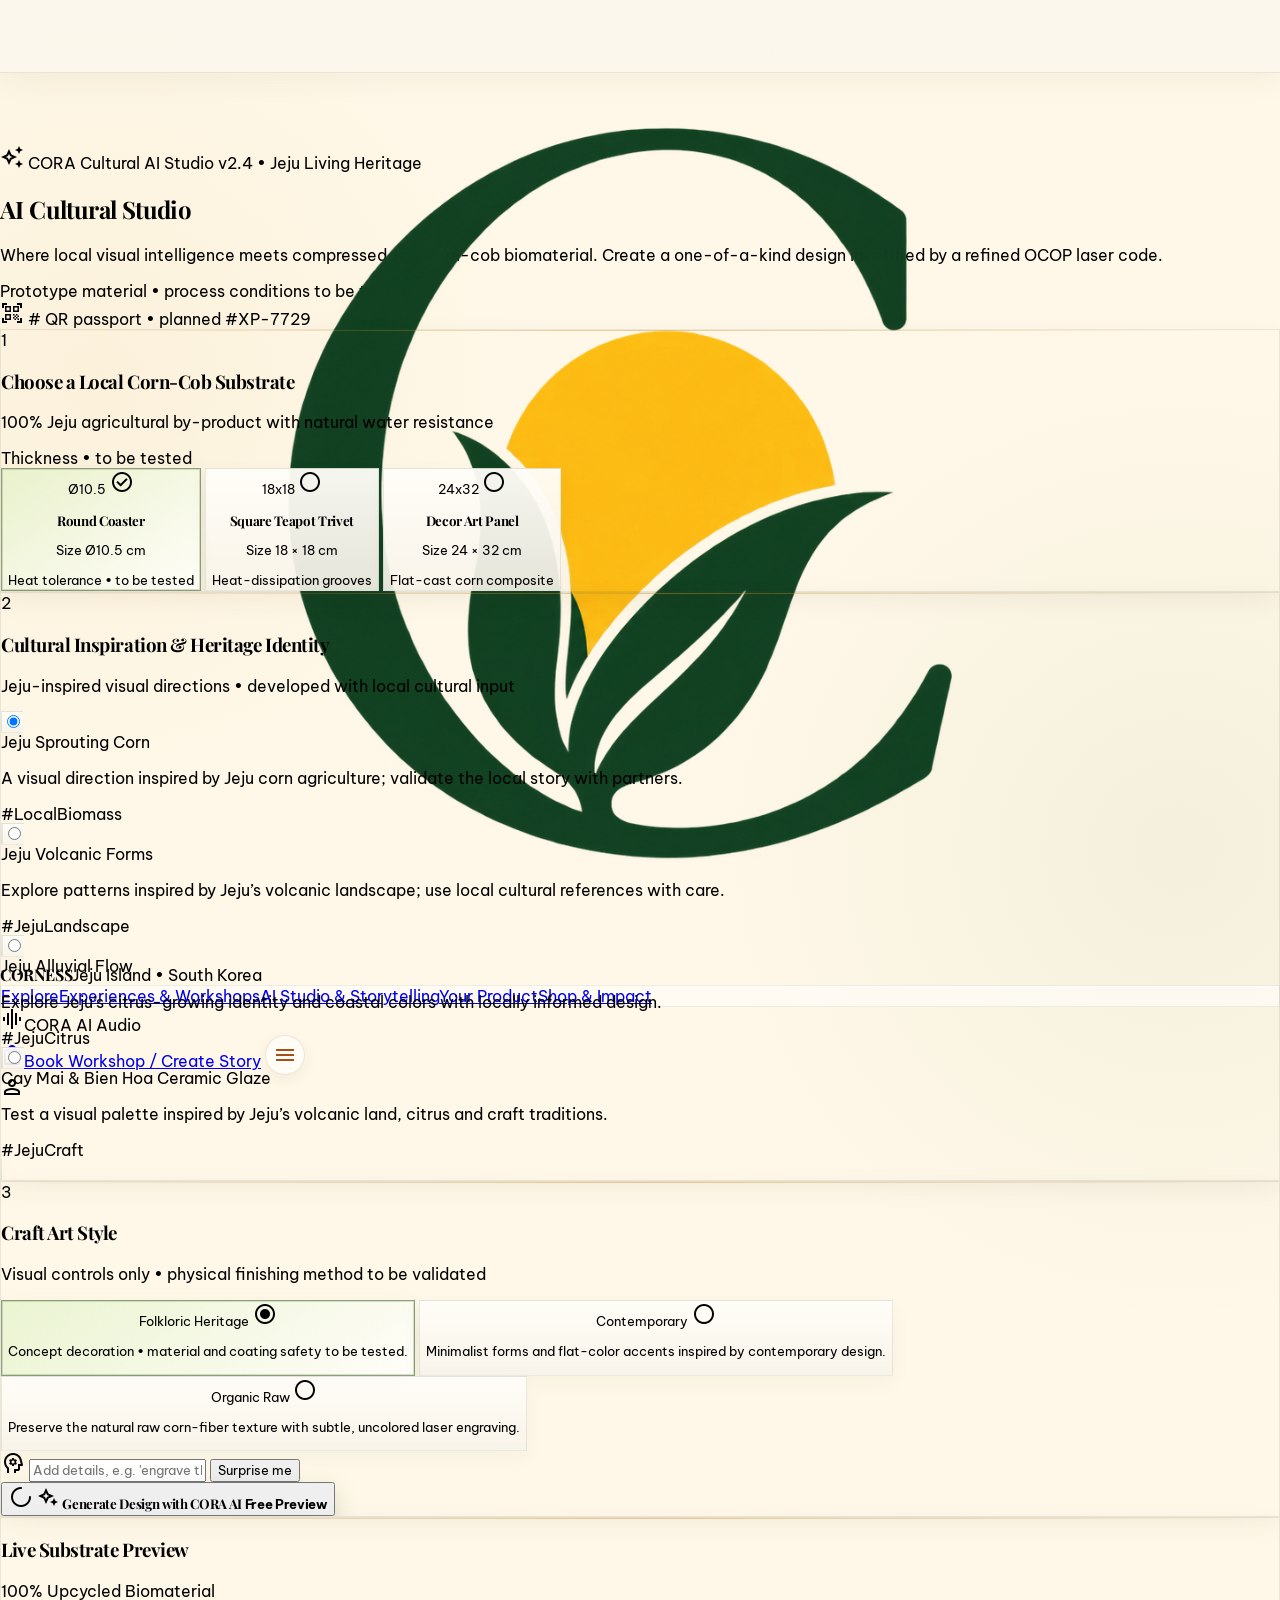
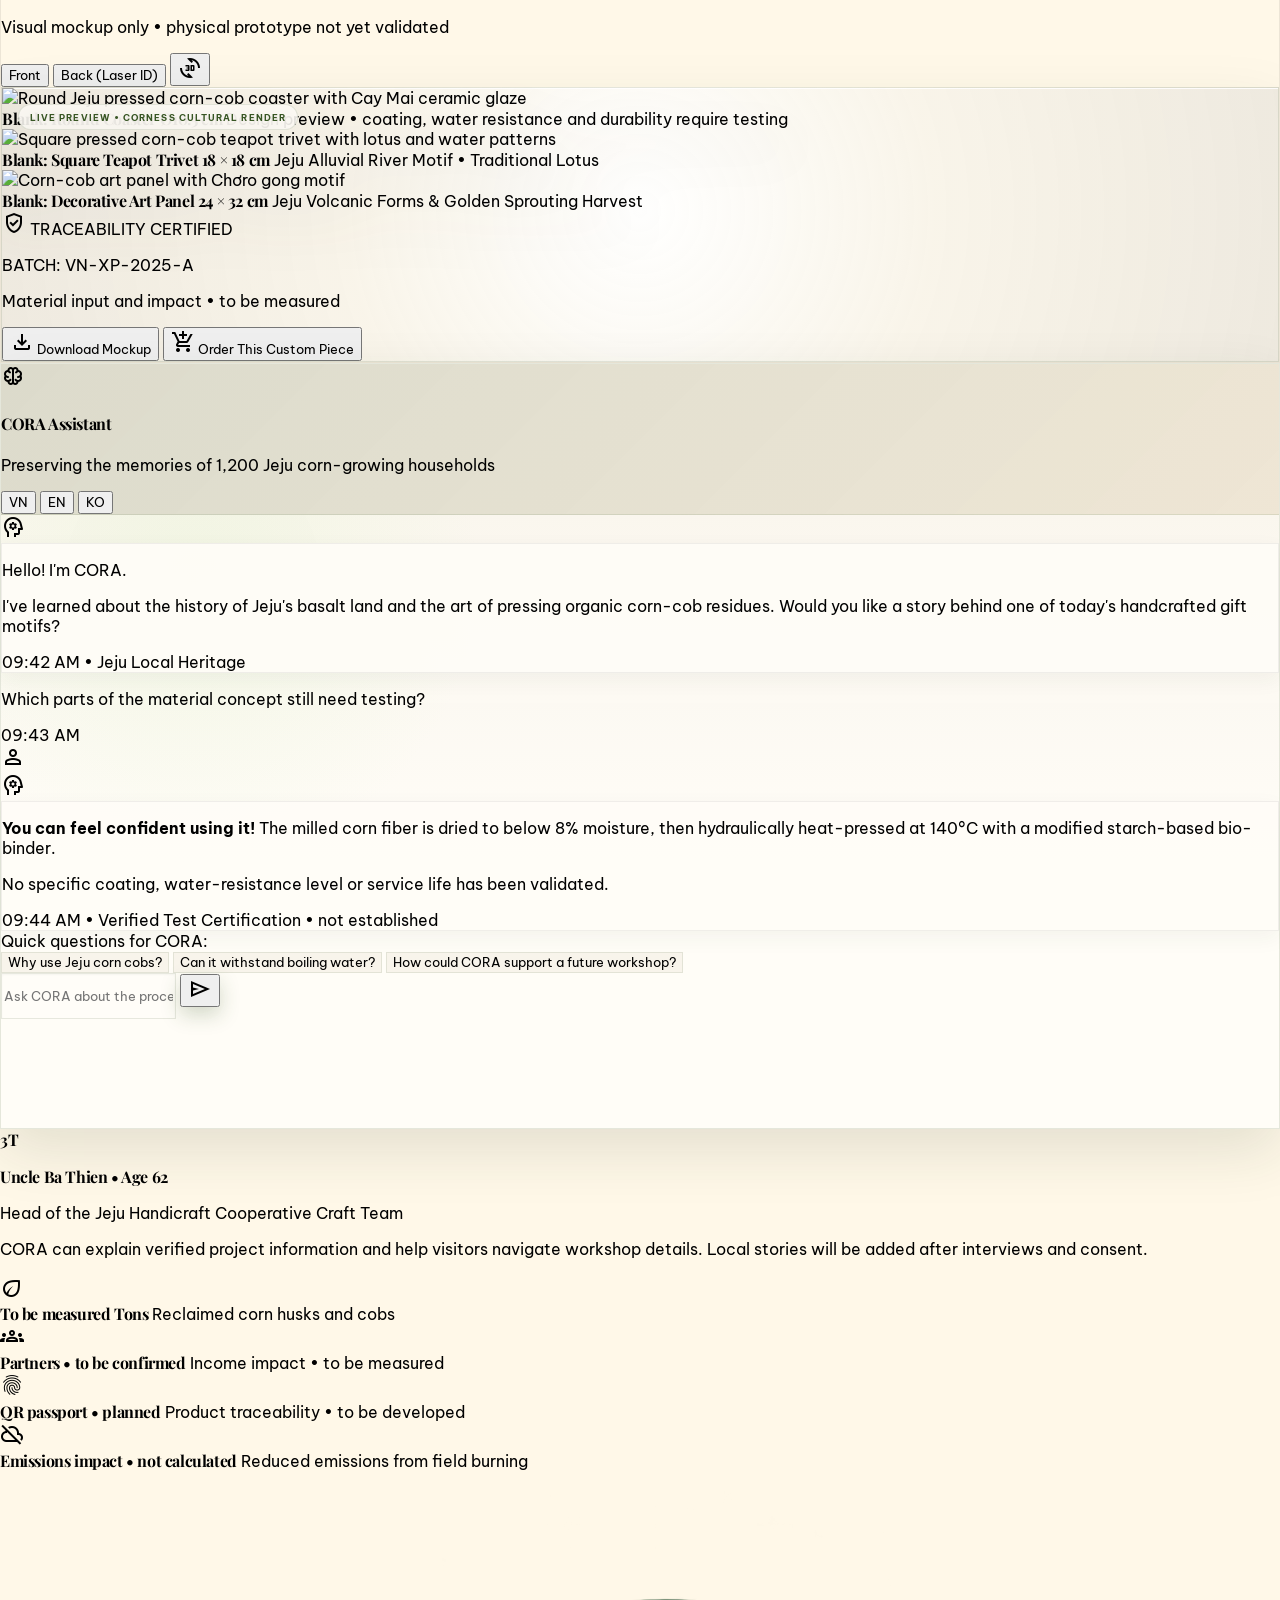
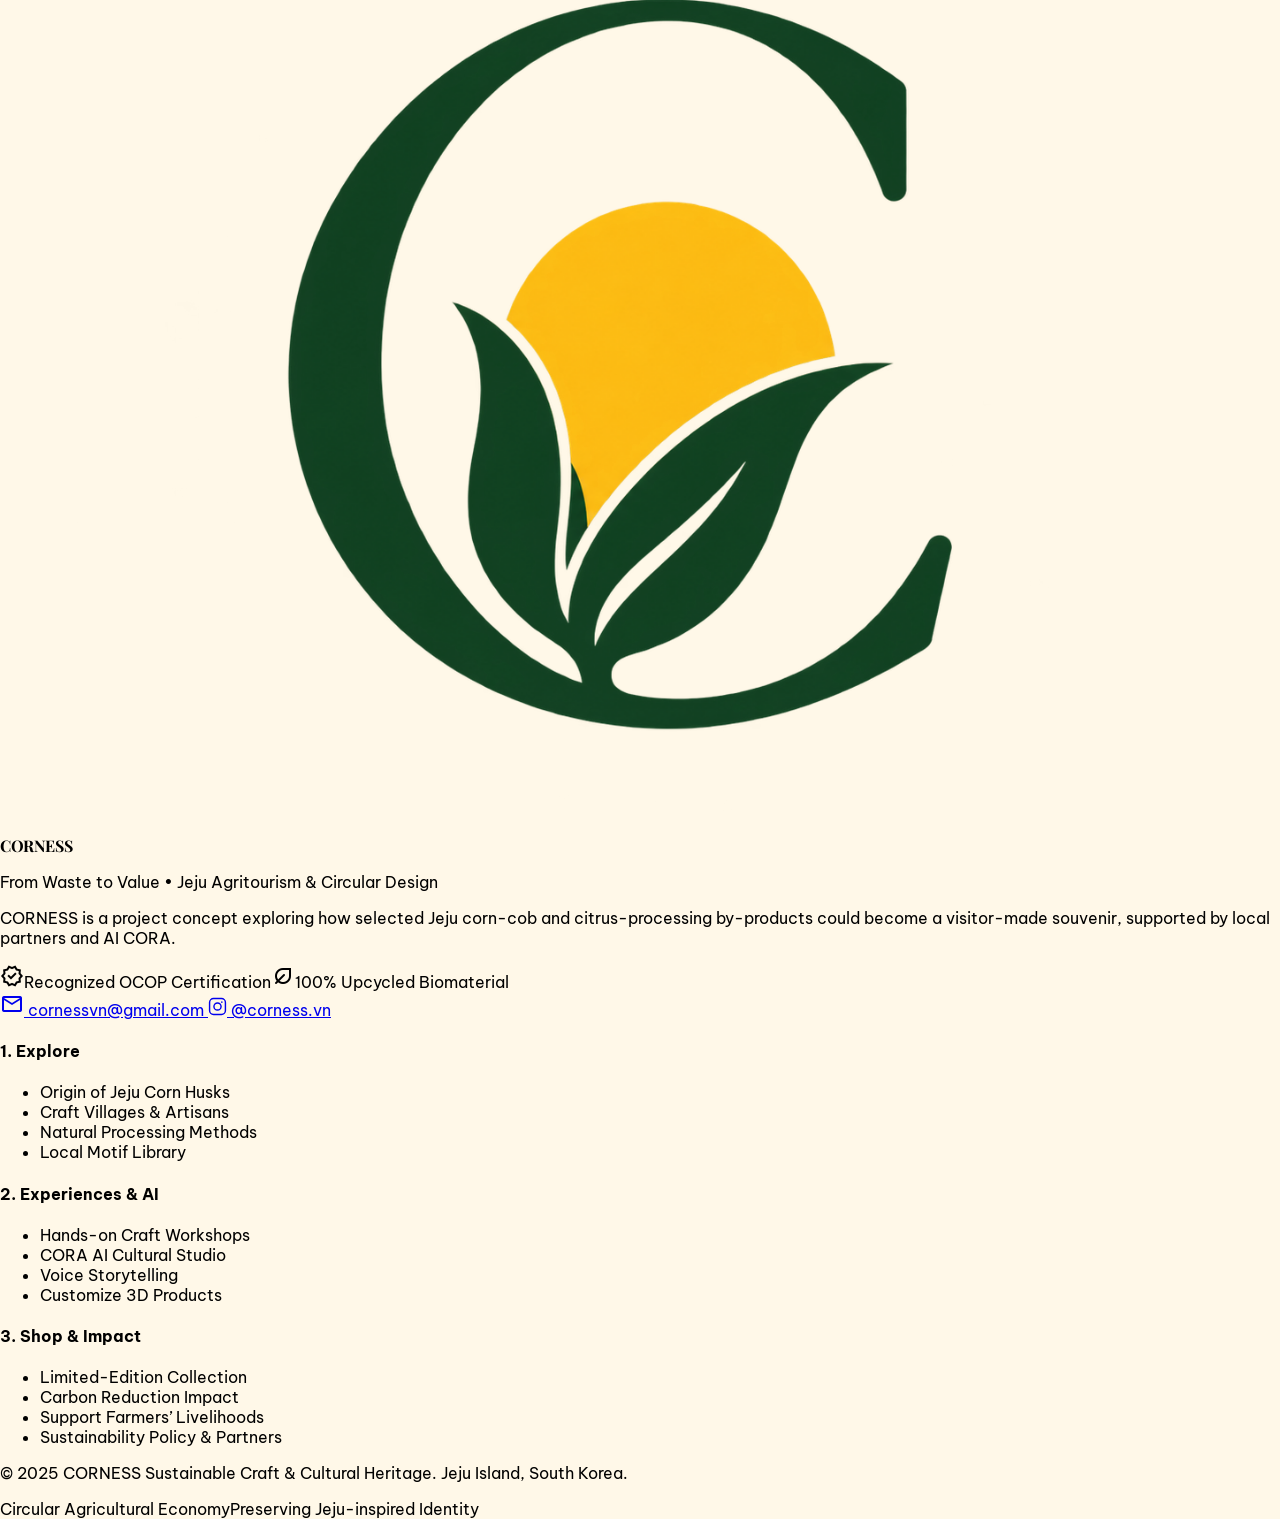
==== commit 5e566255: "Align website content with Jeju CORNESS project concept" ====
--- a/ai-studio.html
+++ b/ai-studio.html
@@ -488,7 +488,7 @@
 <div class="flex items-center gap-4 shrink-0 2xl:mr-5">
 <img alt="CORNESS" class="h-14 w-14 shrink-0 object-contain" src="images/FGlogo.png"/>
 <div class="flex flex-col">
-<span class="font-headline text-lg tracking-tight uppercase text-primary leading-tight">CORNESS</span><span class="font-label text-[10px] tracking-[0.08em] uppercase text-tertiary font-medium">Xuan Phu • Dong Nai</span>
+<span class="font-headline text-lg tracking-tight uppercase text-primary leading-tight">CORNESS</span><span class="font-label text-[10px] tracking-[0.08em] uppercase text-tertiary font-medium">Jeju Island • South Korea</span>
 </div>
 </div>
 <nav class="hidden 2xl:flex items-center gap-1 p-1 bg-surface-container-low rounded-xl" data-active-classes="bg-primary-container text-on-primary-container font-semibold rounded-lg shadow-sm">
@@ -516,7 +516,7 @@
                 CORNESS
               </div>
 <div class="font-label text-[10px] uppercase tracking-widest text-tertiary mt-1">
-                Xuan Phu • Dong Nai
+                Jeju Island • South Korea
               </div>
 </div>
 <button aria-label="Close menu" class="corness-mobile-menu__close" data-mobile-close="" type="button">
@@ -548,24 +548,24 @@
 <span class="material-symbols-outlined text-[14px]">auto_awesome</span>
                   CORA Cultural AI Studio v2.4
                 </span>
-<span class="text-outline text-xs font-label uppercase tracking-widest">• Dong Nai Living Heritage</span>
+<span class="text-outline text-xs font-label uppercase tracking-widest">• Jeju Living Heritage</span>
 </div>
 <h1 class="font-headline text-3xl md:text-5xl text-primary uppercase tracking-tight">
                 AI Cultural Studio
               </h1>
 <p class="font-label text-sm text-on-surface-variant max-w-2xl leading-relaxed">
-                Where local visual intelligence meets compressed Xuan Phu corn-cob biomaterial. Create a one-of-a-kind design identified by a refined OCOP laser code.
+                Where local visual intelligence meets compressed Jeju corn-cob biomaterial. Create a one-of-a-kind design identified by a refined OCOP laser code.
               </p>
 </div>
 <!-- Quick Telemetry Badges -->
 <div class="flex items-center gap-4 text-xs font-label">
 <div class="flex items-center gap-2 px-3 py-2 rounded-xl bg-surface-container shadow-sm">
 <span class="w-2.5 h-2.5 rounded-full bg-primary animate-pulse"></span>
-<span class="text-on-surface font-semibold">Corn-cob composite pressed at 140°C</span>
+<span class="text-on-surface font-semibold">Prototype material • process conditions to be tested</span>
 </div>
 <div class="flex items-center gap-2 px-3 py-2 rounded-xl bg-surface-container shadow-sm">
 <span class="material-symbols-outlined text-secondary text-base">qr_code_scanner</span>
-<span class="text-on-surface font-semibold">Laser ID:
+<span class="text-on-surface font-semibold"># QR passport • planned
                   <span class="font-mono text-tertiary">#XP-7729</span></span>
 </div>
 </div>
@@ -586,11 +586,11 @@
                         Choose a Local Corn-Cob Substrate
                       </h3>
 <p class="font-label text-xs text-on-surface-variant">
-                        100% Xuan Phu agricultural by-product with natural water resistance
+                        100% Jeju agricultural by-product with natural water resistance
                       </p>
 </div>
 </div>
-<span class="text-[11px] font-label text-tertiary uppercase font-semibold">Standard thickness: 8–12 mm</span>
+<span class="text-[11px] font-label text-tertiary uppercase font-semibold">Thickness • to be tested</span>
 </div>
 <div class="grid grid-cols-1 sm:grid-cols-3 gap-3.5 pt-2" id="substrate-selector">
 <!-- Option 1: Tròn -->
@@ -605,7 +605,7 @@
 <p class="font-label text-xs text-on-surface-variant mt-1">
                       Size Ø10.5 cm
                     </p>
-<span class="inline-block mt-3 px-2 py-0.5 rounded bg-surface-container text-[10px] font-label font-medium text-tertiary">Heat resistant to 100°C</span>
+<span class="inline-block mt-3 px-2 py-0.5 rounded bg-surface-container text-[10px] font-label font-medium text-tertiary">Heat tolerance • to be tested</span>
 </button>
 <!-- Option 2: Vuông Lót Ấm -->
 <button class="substrate-btn group text-left p-4 rounded-xl bg-surface-container-low hover:bg-surface-container transition-all relative" data-substrate="square" type="button">
@@ -646,7 +646,7 @@
                       Cultural Inspiration &amp; Heritage Identity
                     </h3>
 <p class="font-label text-xs text-on-surface-variant">
-                      Inspired by the folk-heritage symbol archive of Southern Vietnam
+                      Jeju-inspired visual directions • developed with local cultural input
                     </p>
 </div>
 </div>
@@ -654,9 +654,9 @@
 <label class="motif-card cursor-pointer p-4 rounded-xl bg-surface-container-low hover:bg-surface-container flex items-start gap-3.5 transition-all">
 <input checked="" class="accent-primary mt-1" name="motif" type="radio" value="corn-sprout"/>
 <div class="space-y-1">
-<span class="font-label font-bold text-sm text-on-surface block">Xuan Phu Sprouting Corn</span>
+<span class="font-label font-bold text-sm text-on-surface block">Jeju Sprouting Corn</span>
 <p class="font-label text-xs text-on-surface-variant leading-relaxed">
-                        Sprouting corn shoots and dew-covered kernels symbolize renewal and circular regeneration.
+                        A visual direction inspired by Jeju corn agriculture; validate the local story with partners.
                       </p>
 <span class="inline-block text-[10px] font-label text-secondary font-semibold uppercase">#LocalBiomass</span>
 </div>
@@ -664,21 +664,21 @@
 <label class="motif-card cursor-pointer p-4 rounded-xl bg-surface-container-low hover:bg-surface-container flex items-start gap-3.5 transition-all">
 <input class="accent-primary mt-1" name="motif" type="radio" value="gong-choro"/>
 <div class="space-y-1">
-<span class="font-label font-bold text-sm text-on-surface block">Chơro Gong Rhythm</span>
+<span class="font-label font-bold text-sm text-on-surface block">Jeju Volcanic Forms</span>
 <p class="font-label text-xs text-on-surface-variant leading-relaxed">
-                        The rhythm of the Yang Li rice-spirit ceremony comes alive in concentric patterns and traditional drumbeats.
+                        Explore patterns inspired by Jeju’s volcanic landscape; use local cultural references with care.
                       </p>
-<span class="inline-block text-[10px] font-label text-secondary font-semibold uppercase">#ChroCulturalHeritage</span>
+<span class="inline-block text-[10px] font-label text-secondary font-semibold uppercase">#JejuLandscape</span>
 </div>
 </label>
 <label class="motif-card cursor-pointer p-4 rounded-xl bg-surface-container-low hover:bg-surface-container flex items-start gap-3.5 transition-all">
 <input class="accent-primary mt-1" name="motif" type="radio" value="dongnai-river"/>
 <div class="space-y-1">
-<span class="font-label font-bold text-sm text-on-surface block">Dong Nai Alluvial Flow</span>
+<span class="font-label font-bold text-sm text-on-surface block">Jeju Alluvial Flow</span>
 <p class="font-label text-xs text-on-surface-variant leading-relaxed">
-                        Jade-colored currents, lotus flowers and flowing silt celebrate bountiful harvests.
+                        Explore Jeju’s citrus-growing identity and coastal colors with locally informed design.
                       </p>
-<span class="inline-block text-[10px] font-label text-secondary font-semibold uppercase">#MotherRiver</span>
+<span class="inline-block text-[10px] font-label text-secondary font-semibold uppercase">#JejuCitrus</span>
 </div>
 </label>
 <label class="motif-card cursor-pointer p-4 rounded-xl bg-surface-container-low hover:bg-surface-container flex items-start gap-3.5 transition-all">
@@ -686,9 +686,9 @@
 <div class="space-y-1">
 <span class="font-label font-bold text-sm text-on-surface block">Cay Mai &amp; Bien Hoa Ceramic Glaze</span>
 <p class="font-label text-xs text-on-surface-variant leading-relaxed">
-                        Copper-green glaze, rustic terracotta and iconic 19th-century geometric motifs.
+                        Test a visual palette inspired by Jeju’s volcanic land, citrus and craft traditions.
                       </p>
-<span class="inline-block text-[10px] font-label text-secondary font-semibold uppercase">#BienHoaCeramics</span>
+<span class="inline-block text-[10px] font-label text-secondary font-semibold uppercase">#JejuCraft</span>
 </div>
 </label>
 </div>
@@ -702,7 +702,7 @@
                       Craft Art Style
                     </h3>
 <p class="font-label text-xs text-on-surface-variant">
-                      Controls laser depth and natural mineral-color coating
+                      Visual controls only • physical finishing method to be validated
                     </p>
 </div>
 </div>
@@ -713,7 +713,7 @@
 <span class="material-symbols-outlined text-primary text-base">radio_button_checked</span>
 </div>
 <p class="font-label text-[11px] text-on-surface-variant leading-tight">
-                      Rustic raised carvings, metallic-gold borders and deep blue ceramic glaze.
+                      Concept decoration • material and coating safety to be tested.
                     </p>
 </button>
 <button class="style-btn text-left p-3.5 rounded-xl bg-surface-container-low hover:bg-surface-container transition-all" data-style="contemporary" type="button">
@@ -768,7 +768,7 @@
 <span class="px-2 py-0.5 rounded bg-primary-fixed text-on-primary-fixed font-label text-[10px] font-bold">100% Upcycled Biomaterial</span>
 </div>
 <p class="font-label text-xs text-on-surface-variant">
-                      High-density compressed corn-fiber texture with engraved glaze relief
+                      Visual mockup only • physical prototype not yet validated
                     </p>
 </div>
 <!-- Front / Back Toggle & 3D rotate mock -->
@@ -790,10 +790,10 @@
 <div class="relative max-h-full max-w-full flex items-center justify-center transition-all duration-300" id="preview-art-container">
 <!-- Product 1: Circular Coaster (Default) -->
 <div class="preview-card flex flex-col items-center" id="art-circle">
-<img alt="Round Xuan Phu pressed corn-cob coaster with Cay Mai ceramic glaze" class="max-h-[380px] w-auto object-contain rounded-full shadow-2xl transition-transform hover:scale-105 duration-300" src="https://lh3.googleusercontent.com/aida/AEtjO1Wb_wW2p6U133Gg411-aN26h57dM6c9Y0t-R_GqHn39F80fL0wRj9tX8qXf274m141z1bZ3w_u35j6A3_n9Zl4vQ4jL7Z1j-gN4g0m1gT3vX7=s1000"/>
+<img alt="Round Jeju pressed corn-cob coaster with Cay Mai ceramic glaze" class="max-h-[380px] w-auto object-contain rounded-full shadow-2xl transition-transform hover:scale-105 duration-300" src="https://lh3.googleusercontent.com/aida/AEtjO1Wb_wW2p6U133Gg411-aN26h57dM6c9Y0t-R_GqHn39F80fL0wRj9tX8qXf274m141z1bZ3w_u35j6A3_n9Zl4vQ4jL7Z1j-gN4g0m1gT3vX7=s1000"/>
 <div class="mt-4 text-center">
 <span class="font-headline text-xs uppercase tracking-wider text-primary">Blank: Round Coaster Ø10.5 cm</span>
-<span class="text-tertiary font-label text-xs block">Natural fiber grain • Raised ceramic glaze • Moisture-resistant tung-oil finish</span>
+<span class="text-tertiary font-label text-xs block">Design preview • coating, water resistance and durability require testing</span>
 </div>
 </div>
 <!-- Product 2: Square Tile (Lotus & Wave Motif) -->
@@ -801,7 +801,7 @@
 <img alt="Square pressed corn-cob teapot trivet with lotus and water patterns" class="max-h-[380px] w-auto object-contain rounded-xl shadow-2xl transition-transform hover:scale-105 duration-300" src="https://lh3.googleusercontent.com/aida/AEtjO1W5a4vM_o6_C2c00Z9oM_mB275rP4f4Z14f4Rj7c_jM3n4y7jN9c0r4X14z9m0L3mN7j8M4Z_n1s9B4b_m6vR_0Z1j2-mN4v_0z1=s1000"/>
 <div class="mt-4 text-center">
 <span class="font-headline text-xs uppercase tracking-wider text-primary">Blank: Square Teapot Trivet 18 × 18 cm</span>
-<span class="text-tertiary font-label text-xs block">Dong Nai Alluvial River Motif • Traditional Lotus</span>
+<span class="text-tertiary font-label text-xs block">Jeju Alluvial River Motif • Traditional Lotus</span>
 </div>
 </div>
 <!-- Product 3: Panel Artwork (Chơro Gong Motif) -->
@@ -809,7 +809,7 @@
 <img alt="Corn-cob art panel with Chơro gong motif" class="max-h-[380px] w-auto object-contain rounded-xl shadow-2xl transition-transform hover:scale-105 duration-300" src="https://lh3.googleusercontent.com/aida/AEtjO1WZ-v4N9L1m-o8r_0X9b2z5Q8g2V4k7jL9m-1X4y8t2C0z9m3N6j5L1r9M0x7K8j4Z1m7N5L2v_j3n9X0m8=s1000"/>
 <div class="mt-4 text-center">
 <span class="font-headline text-xs uppercase tracking-wider text-primary">Blank: Decorative Art Panel 24 × 32 cm</span>
-<span class="text-tertiary font-label text-xs block">Chơro Gong Rhythm &amp; Golden Sprouting Harvest</span>
+<span class="text-tertiary font-label text-xs block">Jeju Volcanic Forms &amp; Golden Sprouting Harvest</span>
 </div>
 </div>
 </div>
@@ -823,7 +823,7 @@
                       BATCH: VN-XP-2025-A
                     </p>
 <p class="text-[10px] font-label text-on-surface-variant">
-                      42 g pressed corn cob • 120 g CO₂e avoided
+                      Material input and impact • to be measured
                     </p>
 </div>
 <!-- Action Floating Overlay (Add to Box / Order) -->
@@ -858,7 +858,7 @@
                         CORA Assistant
                       </h4>
 <p class="font-label text-xs text-on-surface-variant">
-                        Preserving the memories of 1,200 Xuan Phu corn-growing households
+                        Preserving the memories of 1,200 Jeju corn-growing households
                       </p>
 </div>
 </div>
@@ -887,16 +887,16 @@
                         Hello! I'm CORA.
                       </p>
 <p class="leading-relaxed">
-                        I've learned about the history of Xuan Phu's basalt land and the art of pressing organic corn-cob residues. Would you like a story behind one of today's handcrafted gift motifs?
+                        I've learned about the history of Jeju's basalt land and the art of pressing organic corn-cob residues. Would you like a story behind one of today's handcrafted gift motifs?
                       </p>
-<span class="text-[9px] text-tertiary font-mono block pt-0.5">09:42 AM • Dong Nai Local Heritage</span>
+<span class="text-[9px] text-tertiary font-mono block pt-0.5">09:42 AM • Jeju Local Heritage</span>
 </div>
 </div>
 <!-- User Sample Reply -->
 <div class="flex gap-2.5 items-start justify-end">
 <div class="bg-primary-container text-on-primary-container p-3 rounded-2xl rounded-tr-sm text-xs font-label space-y-1 shadow-sm max-w-[85%]">
 <p class="leading-relaxed">
-                        Could this pressed corn cob grow mold or get damaged by hot tea?
+                        Which parts of the material concept still need testing?
                       </p>
 <span class="text-[9px] text-on-primary-container/70 font-mono block text-right pt-0.5">09:43 AM</span>
 </div>
@@ -915,9 +915,9 @@
                         The milled corn fiber is dried to below 8% moisture, then hydraulically heat-pressed at 140°C with a modified starch-based bio-binder.
                       </p>
 <p class="leading-relaxed">
-                        The surface receives two coats of natural tung oil for water resistance against 100°C hot water and is designed to resist mold over 3–5 years.
+                        No specific coating, water-resistance level or service life has been validated.
                       </p>
-<span class="text-[9px] text-tertiary font-mono block pt-0.5">09:44 AM • Verified Test OCOP 4 sao</span>
+<span class="text-[9px] text-tertiary font-mono block pt-0.5">09:44 AM • Verified Test Certification • not established</span>
 </div>
 </div>
 </div>
@@ -926,13 +926,13 @@
 <span class="text-[11px] font-label uppercase font-bold text-outline block">Quick questions for CORA:</span>
 <div class="flex flex-wrap gap-1.5">
 <button class="quick-q-btn px-2.5 py-1 rounded-full bg-surface-container hover:bg-surface-container-high text-on-surface text-[11px] font-label transition-colors" type="button">
-                      Why use Xuan Phu corn cobs?
+                      Why use Jeju corn cobs?
                     </button>
 <button class="quick-q-btn px-2.5 py-1 rounded-full bg-surface-container hover:bg-surface-container-high text-on-surface text-[11px] font-label transition-colors" type="button">
                       Can it withstand boiling water?
                     </button>
 <button class="quick-q-btn px-2.5 py-1 rounded-full bg-surface-container hover:bg-surface-container-high text-on-surface text-[11px] font-label transition-colors" type="button">
-                      Tell me about artisan Uncle Ba Thien.
+                      How could CORA support a future workshop?
                     </button>
 </div>
 </div>
@@ -955,12 +955,12 @@
                       Uncle Ba Thien • Age 62
                     </p>
 <p class="font-label text-[11px] text-tertiary">
-                      Head of the Xuan Phu Handicraft Cooperative Craft Team
+                      Head of the Jeju Handicraft Cooperative Craft Team
                     </p>
 </div>
 </div>
 <p class="font-label text-xs text-on-surface-variant italic leading-relaxed">
-                  “After the harvest, smoke from burning straw and corn cobs used to fill the village roads. Now the younger generation uses AI to design lotus flowers on sun-dried corn cobs, making them look as precious as jade.”
+                  CORA can explain verified project information and help visitors navigate workshop details. Local stories will be added after interviews and consent.
                 </p>
 </div>
 </div>
@@ -975,7 +975,7 @@
 <span class="material-symbols-outlined text-2xl">eco</span>
 </div>
 <div>
-<span class="font-headline text-2xl text-primary leading-none block">240+ Tons</span>
+<span class="font-headline text-2xl text-primary leading-none block">To be measured Tons</span>
 <span class="font-label text-xs text-on-surface-variant">Reclaimed corn husks and cobs</span>
 </div>
 </div>
@@ -985,8 +985,8 @@
 <span class="material-symbols-outlined text-2xl">groups</span>
 </div>
 <div>
-<span class="font-headline text-2xl text-on-surface leading-none block">45 Households</span>
-<span class="font-label text-xs text-on-surface-variant">35% increase in post-harvest income</span>
+<span class="font-headline text-2xl text-on-surface leading-none block">Partners • to be confirmed</span>
+<span class="font-label text-xs text-on-surface-variant">Income impact • to be measured</span>
 </div>
 </div>
 <!-- Metric 3 -->
@@ -995,8 +995,8 @@
 <span class="material-symbols-outlined text-2xl">fingerprint</span>
 </div>
 <div>
-<span class="font-headline text-2xl text-tertiary leading-none block">100% Trace</span>
-<span class="font-label text-xs text-on-surface-variant">Unique anti-counterfeit laser ID</span>
+<span class="font-headline text-2xl text-tertiary leading-none block">QR passport • planned</span>
+<span class="font-label text-xs text-on-surface-variant">Product traceability • to be developed</span>
 </div>
 </div>
 <!-- Metric 4: Carbon Saved Dial -->
@@ -1005,7 +1005,7 @@
 <span class="material-symbols-outlined text-2xl">cloud_off</span>
 </div>
 <div>
-<span class="font-headline text-2xl text-primary leading-none block">−312 Tons CO₂</span>
+<span class="font-headline text-2xl text-primary leading-none block">Emissions impact • not calculated</span>
 <span class="font-label text-xs text-on-surface-variant">Reduced emissions from field burning</span>
 </div>
 </div>
@@ -1191,13 +1191,13 @@
               // Auto reply simulation based on keywords
               setTimeout(() => {
                 let reply =
-                  "Thanks! CORA has noted your message and can help you learn more about the Xuan Phu craft workshop.";
+                  "Thanks! CORA has noted your message and can help you learn more about the Jeju craft workshop.";
                 if (
                   userText.toLowerCase().includes("xuan phu") ||
                   userText.toLowerCase().includes("why")
                 ) {
                   reply =
-                    "Dong Nai is one of southern Vietnam’s major corn-growing regions. Reclaiming post-harvest cobs helps reduce smoky field burning and supports work opportunities for local women and older residents.";
+                    "Jeju is one of southern Vietnam’s major corn-growing regions. Reclaiming post-harvest cobs helps reduce smoky field burning and supports work opportunities for local women and older residents.";
                 } else if (
                   userText.toLowerCase().includes("ba thien") ||
                   userText.toLowerCase().includes("artisan")
@@ -1241,10 +1241,10 @@
 <img alt="CORNESS Logo" class="h-8 w-auto object-contain" src="images/FGlogo.png"/><span class="font-headline text-xl uppercase tracking-tight text-primary">CORNESS</span>
 </div>
 <p class="font-label text-xs uppercase tracking-[0.08em] text-secondary font-bold">
-              From Waste to Story • Celebrating Agricultural Heritage
+              From Waste to Value • Jeju Agritourism & Circular Design
             </p>
 <p class="font-label text-sm text-on-surface-variant max-w-md leading-relaxed">
-              A sustainable craft ecosystem that transforms discarded corn husks from Xuan Phu, Dong Nai into creations inspired by Vietnamese heritage, connecting traditional artisans with pioneering cultural AI technology.
+              CORNESS is a project concept exploring how selected Jeju corn-cob and citrus-processing by-products could become a visitor-made souvenir, supported by local partners and AI CORA.
             </p>
 <div class="flex items-center gap-3 pt-2">
 <span class="inline-flex items-center gap-1.5 px-3 py-1 rounded-full bg-surface-container-high text-[11px] font-label font-semibold text-primary"><span class="material-symbols-outlined text-[14px]">verified</span>Recognized OCOP Certification</span><span class="inline-flex items-center gap-1.5 px-3 py-1 rounded-full bg-surface-container-high text-[11px] font-label font-semibold text-tertiary"><span class="material-symbols-outlined text-[14px]">nest_eco_leaf</span>100% Upcycled Biomaterial</span>
@@ -1277,7 +1277,7 @@
             </h4>
 <ul class="space-y-2 font-label text-sm text-on-surface-variant">
 <li class="hover:text-primary cursor-pointer transition-colors">
-                Origin of Xuan Phu Corn Husks
+                Origin of Jeju Corn Husks
               </li>
 <li class="hover:text-primary cursor-pointer transition-colors">
                 Craft Villages &amp; Artisans
@@ -1331,10 +1331,10 @@
 </div>
 <div class="pt-8 flex flex-col md:flex-row items-center justify-between gap-4 font-label text-xs text-on-surface-variant">
 <p>
-            © 2025 CORNESS Sustainable Craft &amp; Cultural Heritage. Xuan Phu, Xuan Loc, Dong Nai.
+            © 2025 CORNESS Sustainable Craft &amp; Cultural Heritage. Jeju Island, South Korea.
           </p>
 <div class="flex items-center gap-6">
-<span>Circular Agricultural Economy</span><span>Preserving Vietnamese Identity</span>
+<span>Circular Agricultural Economy</span><span>Preserving Jeju-inspired Identity</span>
 </div>
 </div>
 </div>
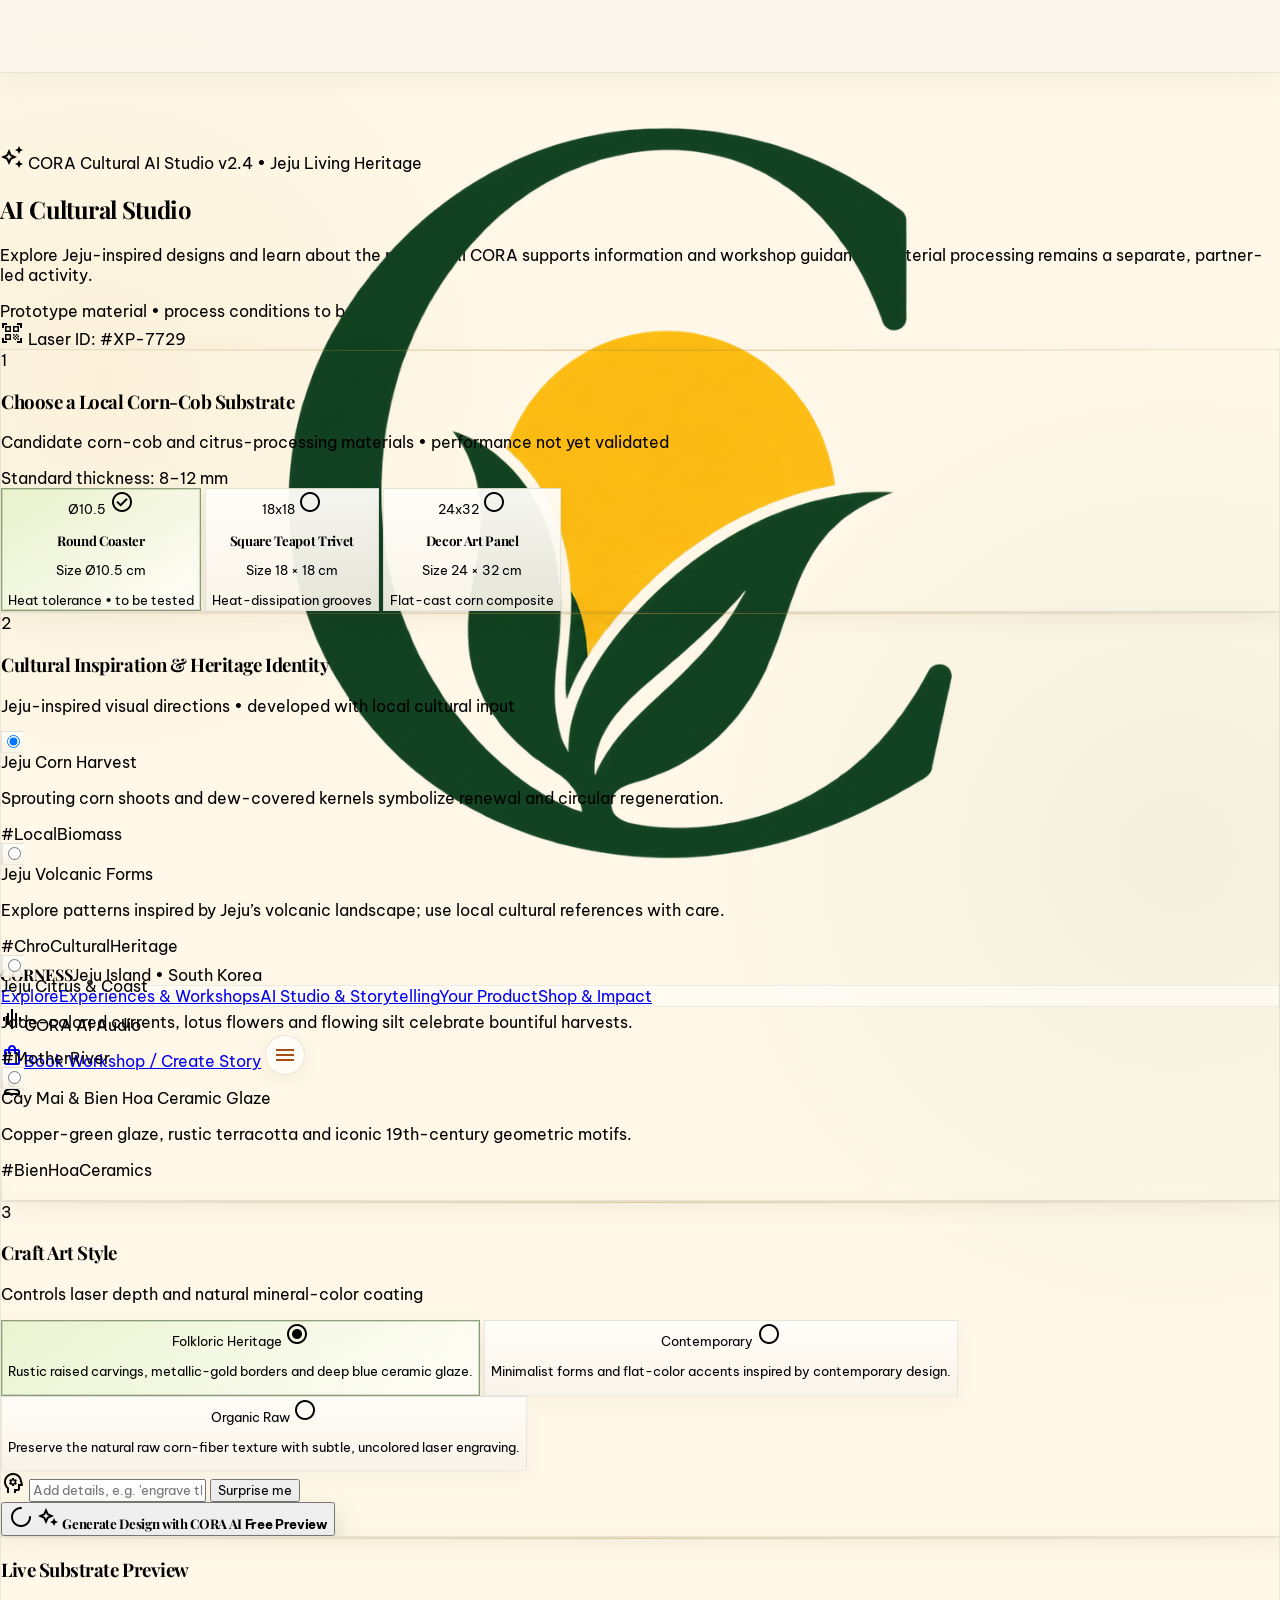
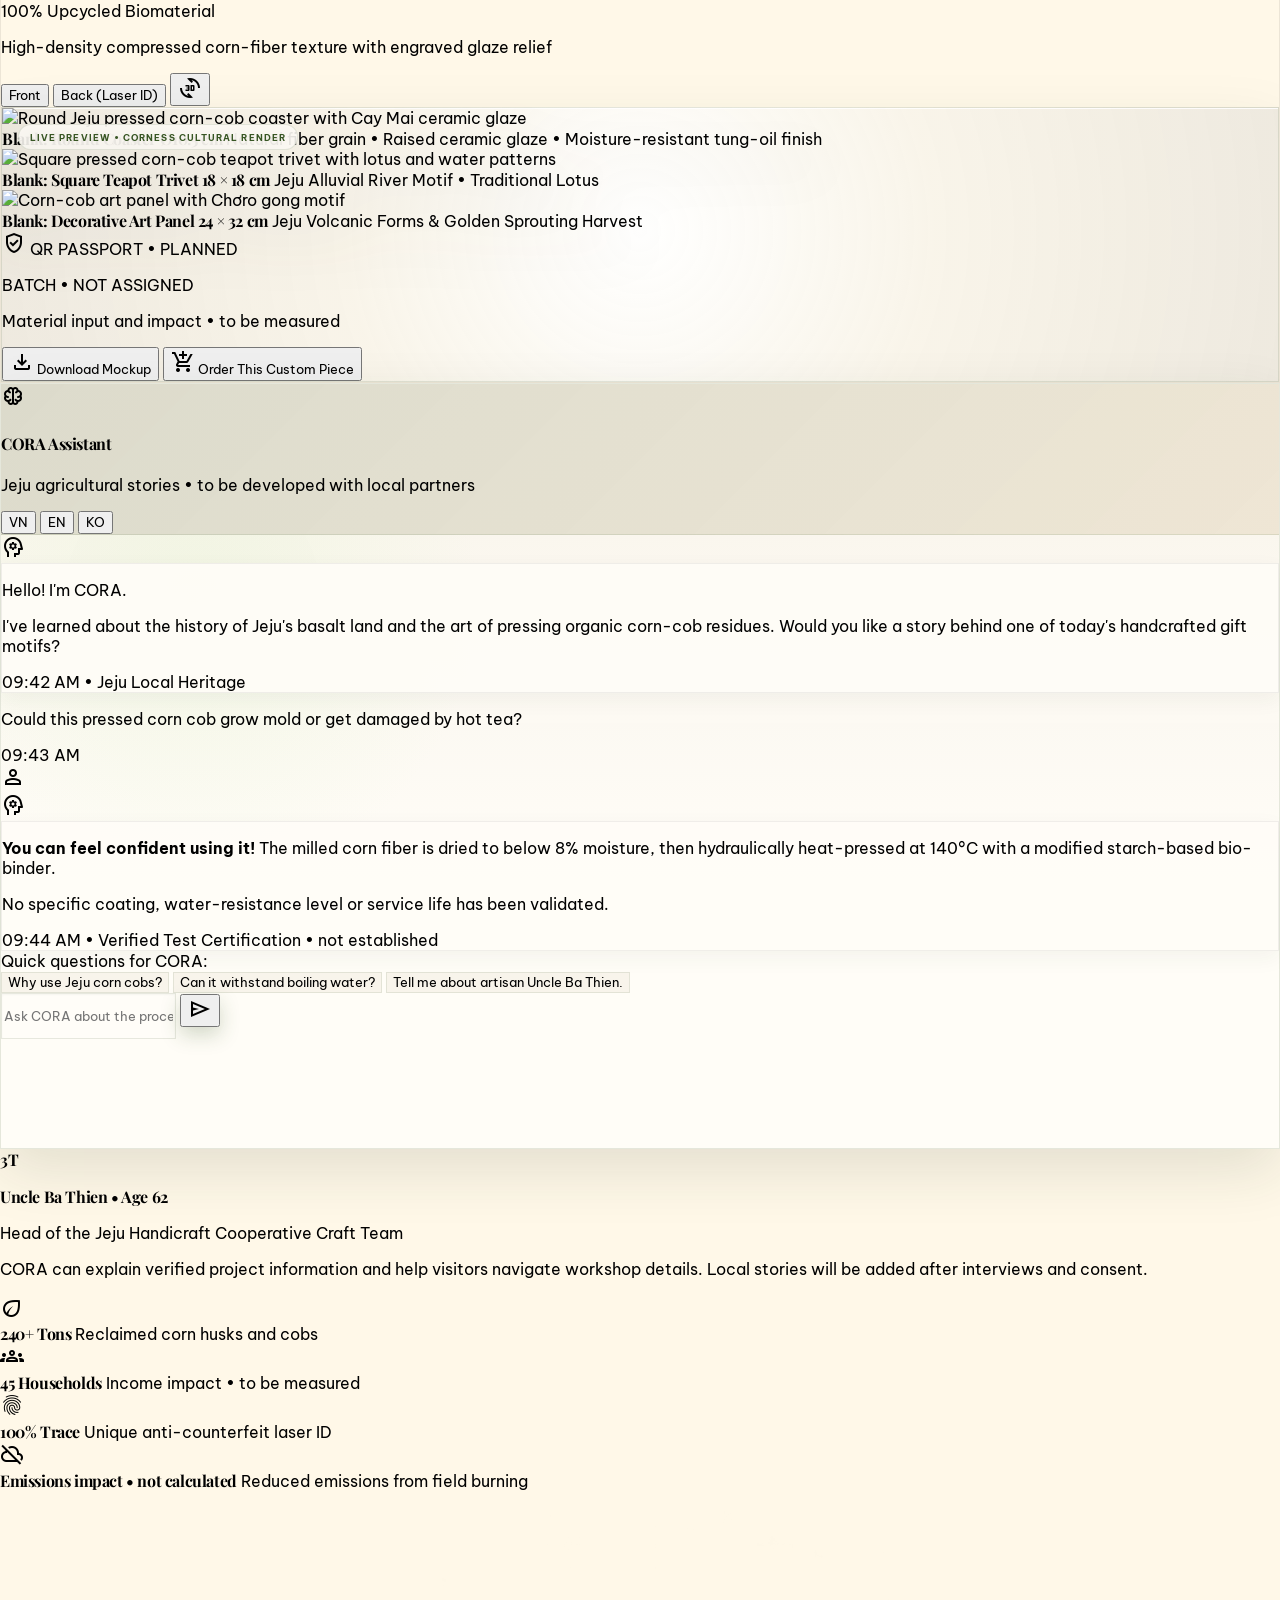
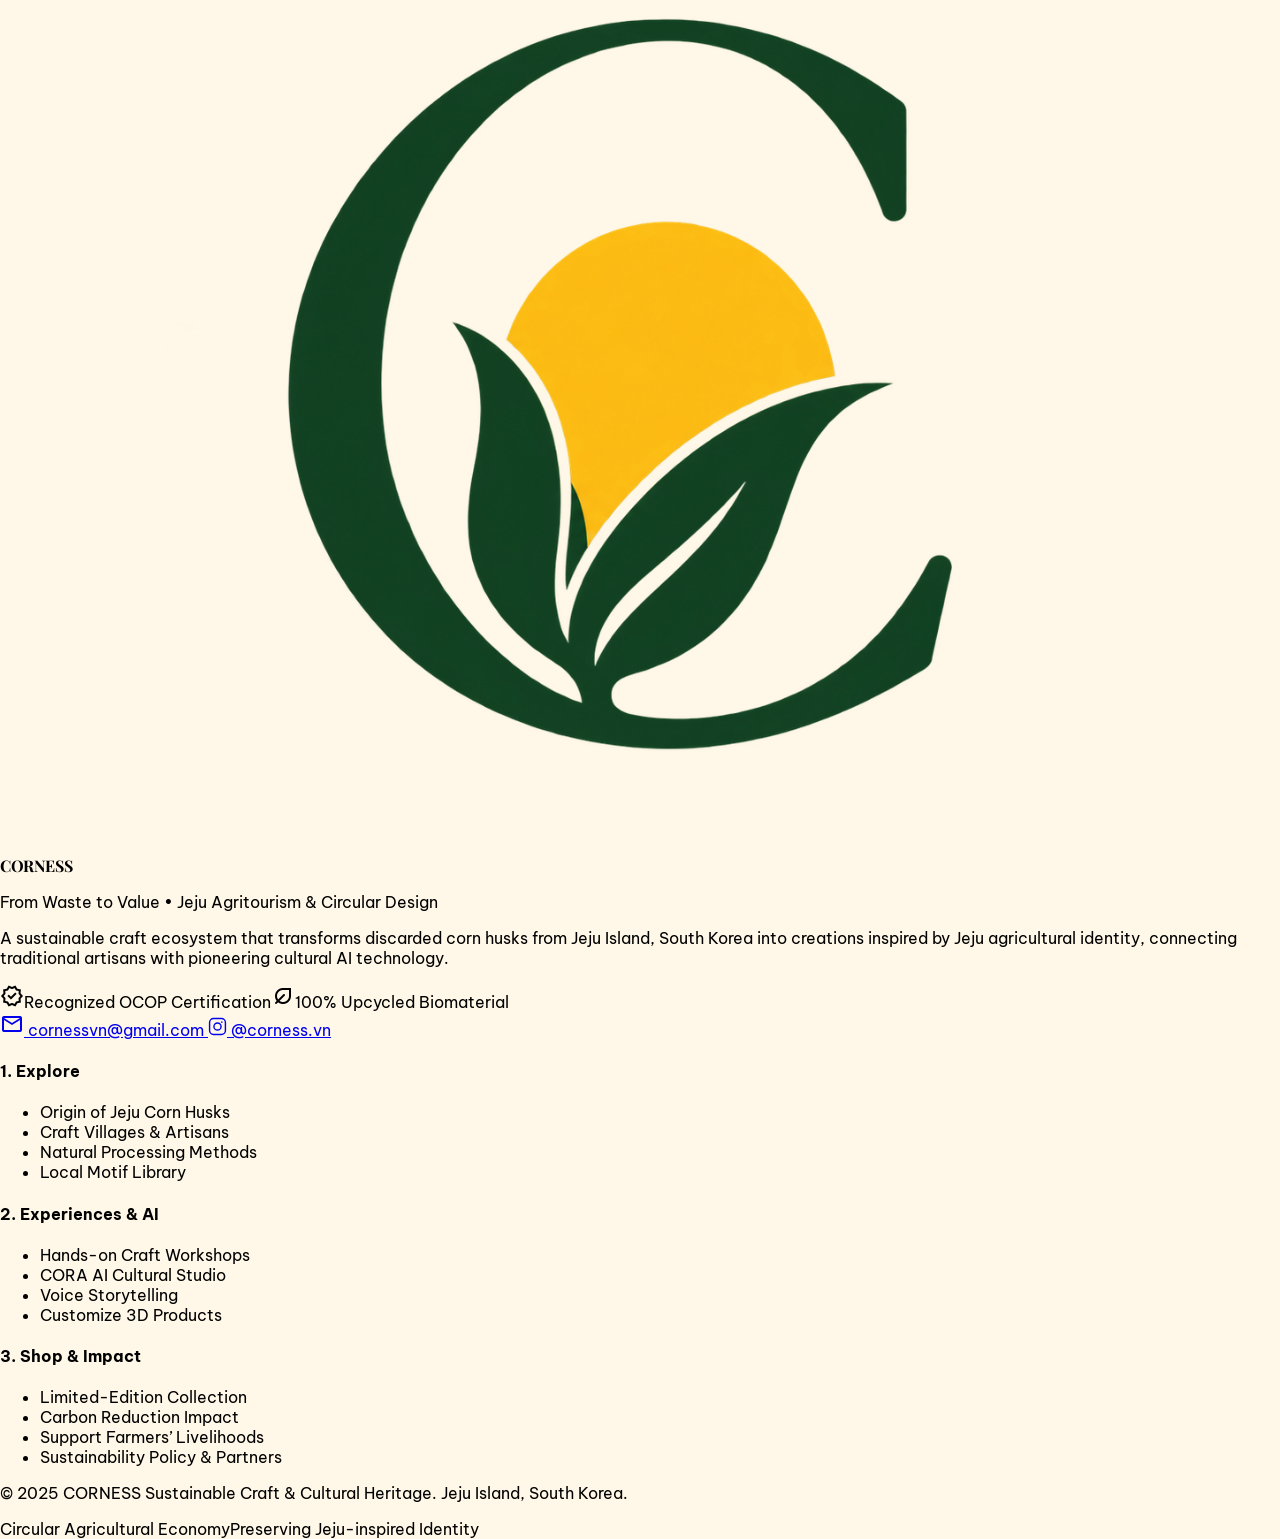
==== commit 40c5eec4: "Align Jeju project content and preserve original layout" ====
--- a/ai-studio.html
+++ b/ai-studio.html
@@ -554,7 +554,7 @@
                 AI Cultural Studio
               </h1>
 <p class="font-label text-sm text-on-surface-variant max-w-2xl leading-relaxed">
-                Where local visual intelligence meets compressed Jeju corn-cob biomaterial. Create a one-of-a-kind design identified by a refined OCOP laser code.
+                Explore Jeju-inspired designs and learn about the project. AI CORA supports information and workshop guidance; material processing remains a separate, partner-led activity.
               </p>
 </div>
 <!-- Quick Telemetry Badges -->
@@ -565,7 +565,7 @@
 </div>
 <div class="flex items-center gap-2 px-3 py-2 rounded-xl bg-surface-container shadow-sm">
 <span class="material-symbols-outlined text-secondary text-base">qr_code_scanner</span>
-<span class="text-on-surface font-semibold"># QR passport • planned
+<span class="text-on-surface font-semibold">Laser ID:
                   <span class="font-mono text-tertiary">#XP-7729</span></span>
 </div>
 </div>
@@ -586,11 +586,11 @@
                         Choose a Local Corn-Cob Substrate
                       </h3>
 <p class="font-label text-xs text-on-surface-variant">
-                        100% Jeju agricultural by-product with natural water resistance
+                        Candidate corn-cob and citrus-processing materials • performance not yet validated
                       </p>
 </div>
 </div>
-<span class="text-[11px] font-label text-tertiary uppercase font-semibold">Thickness • to be tested</span>
+<span class="text-[11px] font-label text-tertiary uppercase font-semibold">Standard thickness: 8–12 mm</span>
 </div>
 <div class="grid grid-cols-1 sm:grid-cols-3 gap-3.5 pt-2" id="substrate-selector">
 <!-- Option 1: Tròn -->
@@ -654,9 +654,9 @@
 <label class="motif-card cursor-pointer p-4 rounded-xl bg-surface-container-low hover:bg-surface-container flex items-start gap-3.5 transition-all">
 <input checked="" class="accent-primary mt-1" name="motif" type="radio" value="corn-sprout"/>
 <div class="space-y-1">
-<span class="font-label font-bold text-sm text-on-surface block">Jeju Sprouting Corn</span>
+<span class="font-label font-bold text-sm text-on-surface block">Jeju Corn Harvest</span>
 <p class="font-label text-xs text-on-surface-variant leading-relaxed">
-                        A visual direction inspired by Jeju corn agriculture; validate the local story with partners.
+                        Sprouting corn shoots and dew-covered kernels symbolize renewal and circular regeneration.
                       </p>
 <span class="inline-block text-[10px] font-label text-secondary font-semibold uppercase">#LocalBiomass</span>
 </div>
@@ -668,17 +668,17 @@
 <p class="font-label text-xs text-on-surface-variant leading-relaxed">
                         Explore patterns inspired by Jeju’s volcanic landscape; use local cultural references with care.
                       </p>
-<span class="inline-block text-[10px] font-label text-secondary font-semibold uppercase">#JejuLandscape</span>
+<span class="inline-block text-[10px] font-label text-secondary font-semibold uppercase">#ChroCulturalHeritage</span>
 </div>
 </label>
 <label class="motif-card cursor-pointer p-4 rounded-xl bg-surface-container-low hover:bg-surface-container flex items-start gap-3.5 transition-all">
 <input class="accent-primary mt-1" name="motif" type="radio" value="dongnai-river"/>
 <div class="space-y-1">
-<span class="font-label font-bold text-sm text-on-surface block">Jeju Alluvial Flow</span>
+<span class="font-label font-bold text-sm text-on-surface block">Jeju Citrus & Coast</span>
 <p class="font-label text-xs text-on-surface-variant leading-relaxed">
-                        Explore Jeju’s citrus-growing identity and coastal colors with locally informed design.
+                        Jade-colored currents, lotus flowers and flowing silt celebrate bountiful harvests.
                       </p>
-<span class="inline-block text-[10px] font-label text-secondary font-semibold uppercase">#JejuCitrus</span>
+<span class="inline-block text-[10px] font-label text-secondary font-semibold uppercase">#MotherRiver</span>
 </div>
 </label>
 <label class="motif-card cursor-pointer p-4 rounded-xl bg-surface-container-low hover:bg-surface-container flex items-start gap-3.5 transition-all">
@@ -686,9 +686,9 @@
 <div class="space-y-1">
 <span class="font-label font-bold text-sm text-on-surface block">Cay Mai &amp; Bien Hoa Ceramic Glaze</span>
 <p class="font-label text-xs text-on-surface-variant leading-relaxed">
-                        Test a visual palette inspired by Jeju’s volcanic land, citrus and craft traditions.
+                        Copper-green glaze, rustic terracotta and iconic 19th-century geometric motifs.
                       </p>
-<span class="inline-block text-[10px] font-label text-secondary font-semibold uppercase">#JejuCraft</span>
+<span class="inline-block text-[10px] font-label text-secondary font-semibold uppercase">#BienHoaCeramics</span>
 </div>
 </label>
 </div>
@@ -702,7 +702,7 @@
                       Craft Art Style
                     </h3>
 <p class="font-label text-xs text-on-surface-variant">
-                      Visual controls only • physical finishing method to be validated
+                      Controls laser depth and natural mineral-color coating
                     </p>
 </div>
 </div>
@@ -713,7 +713,7 @@
 <span class="material-symbols-outlined text-primary text-base">radio_button_checked</span>
 </div>
 <p class="font-label text-[11px] text-on-surface-variant leading-tight">
-                      Concept decoration • material and coating safety to be tested.
+                      Rustic raised carvings, metallic-gold borders and deep blue ceramic glaze.
                     </p>
 </button>
 <button class="style-btn text-left p-3.5 rounded-xl bg-surface-container-low hover:bg-surface-container transition-all" data-style="contemporary" type="button">
@@ -768,7 +768,7 @@
 <span class="px-2 py-0.5 rounded bg-primary-fixed text-on-primary-fixed font-label text-[10px] font-bold">100% Upcycled Biomaterial</span>
 </div>
 <p class="font-label text-xs text-on-surface-variant">
-                      Visual mockup only • physical prototype not yet validated
+                      High-density compressed corn-fiber texture with engraved glaze relief
                     </p>
 </div>
 <!-- Front / Back Toggle & 3D rotate mock -->
@@ -793,7 +793,7 @@
 <img alt="Round Jeju pressed corn-cob coaster with Cay Mai ceramic glaze" class="max-h-[380px] w-auto object-contain rounded-full shadow-2xl transition-transform hover:scale-105 duration-300" src="https://lh3.googleusercontent.com/aida/AEtjO1Wb_wW2p6U133Gg411-aN26h57dM6c9Y0t-R_GqHn39F80fL0wRj9tX8qXf274m141z1bZ3w_u35j6A3_n9Zl4vQ4jL7Z1j-gN4g0m1gT3vX7=s1000"/>
 <div class="mt-4 text-center">
 <span class="font-headline text-xs uppercase tracking-wider text-primary">Blank: Round Coaster Ø10.5 cm</span>
-<span class="text-tertiary font-label text-xs block">Design preview • coating, water resistance and durability require testing</span>
+<span class="text-tertiary font-label text-xs block">Natural fiber grain • Raised ceramic glaze • Moisture-resistant tung-oil finish</span>
 </div>
 </div>
 <!-- Product 2: Square Tile (Lotus & Wave Motif) -->
@@ -817,10 +817,10 @@
 <div class="absolute top-4 left-4 p-3 rounded-xl bg-surface/90 backdrop-blur-md shadow-md space-y-1">
 <div class="flex items-center gap-1 text-[11px] font-label font-bold text-primary">
 <span class="material-symbols-outlined text-sm">verified_user</span>
-<span>TRACEABILITY CERTIFIED</span>
+<span>QR PASSPORT • PLANNED</span>
 </div>
 <p class="font-mono text-xs text-on-surface font-semibold">
-                      BATCH: VN-XP-2025-A
+                      BATCH • NOT ASSIGNED
                     </p>
 <p class="text-[10px] font-label text-on-surface-variant">
                       Material input and impact • to be measured
@@ -858,7 +858,7 @@
                         CORA Assistant
                       </h4>
 <p class="font-label text-xs text-on-surface-variant">
-                        Preserving the memories of 1,200 Jeju corn-growing households
+                        Jeju agricultural stories • to be developed with local partners
                       </p>
 </div>
 </div>
@@ -896,7 +896,7 @@
 <div class="flex gap-2.5 items-start justify-end">
 <div class="bg-primary-container text-on-primary-container p-3 rounded-2xl rounded-tr-sm text-xs font-label space-y-1 shadow-sm max-w-[85%]">
 <p class="leading-relaxed">
-                        Which parts of the material concept still need testing?
+                        Could this pressed corn cob grow mold or get damaged by hot tea?
                       </p>
 <span class="text-[9px] text-on-primary-container/70 font-mono block text-right pt-0.5">09:43 AM</span>
 </div>
@@ -932,7 +932,7 @@
                       Can it withstand boiling water?
                     </button>
 <button class="quick-q-btn px-2.5 py-1 rounded-full bg-surface-container hover:bg-surface-container-high text-on-surface text-[11px] font-label transition-colors" type="button">
-                      How could CORA support a future workshop?
+                      Tell me about artisan Uncle Ba Thien.
                     </button>
 </div>
 </div>
@@ -975,7 +975,7 @@
 <span class="material-symbols-outlined text-2xl">eco</span>
 </div>
 <div>
-<span class="font-headline text-2xl text-primary leading-none block">To be measured Tons</span>
+<span class="font-headline text-2xl text-primary leading-none block">240+ Tons</span>
 <span class="font-label text-xs text-on-surface-variant">Reclaimed corn husks and cobs</span>
 </div>
 </div>
@@ -985,7 +985,7 @@
 <span class="material-symbols-outlined text-2xl">groups</span>
 </div>
 <div>
-<span class="font-headline text-2xl text-on-surface leading-none block">Partners • to be confirmed</span>
+<span class="font-headline text-2xl text-on-surface leading-none block">45 Households</span>
 <span class="font-label text-xs text-on-surface-variant">Income impact • to be measured</span>
 </div>
 </div>
@@ -995,8 +995,8 @@
 <span class="material-symbols-outlined text-2xl">fingerprint</span>
 </div>
 <div>
-<span class="font-headline text-2xl text-tertiary leading-none block">QR passport • planned</span>
-<span class="font-label text-xs text-on-surface-variant">Product traceability • to be developed</span>
+<span class="font-headline text-2xl text-tertiary leading-none block">100% Trace</span>
+<span class="font-label text-xs text-on-surface-variant">Unique anti-counterfeit laser ID</span>
 </div>
 </div>
 <!-- Metric 4: Carbon Saved Dial -->
@@ -1191,13 +1191,13 @@
               // Auto reply simulation based on keywords
               setTimeout(() => {
                 let reply =
-                  "Thanks! CORA has noted your message and can help you learn more about the Jeju craft workshop.";
+                  "Thanks! CORA has noted your message and can help you learn more about the Xuan Phu craft workshop.";
                 if (
                   userText.toLowerCase().includes("xuan phu") ||
                   userText.toLowerCase().includes("why")
                 ) {
                   reply =
-                    "Jeju is one of southern Vietnam’s major corn-growing regions. Reclaiming post-harvest cobs helps reduce smoky field burning and supports work opportunities for local women and older residents.";
+                    "Dong Nai is one of southern Vietnam’s major corn-growing regions. Reclaiming post-harvest cobs helps reduce smoky field burning and supports work opportunities for local women and older residents.";
                 } else if (
                   userText.toLowerCase().includes("ba thien") ||
                   userText.toLowerCase().includes("artisan")
@@ -1244,7 +1244,7 @@
               From Waste to Value • Jeju Agritourism & Circular Design
             </p>
 <p class="font-label text-sm text-on-surface-variant max-w-md leading-relaxed">
-              CORNESS is a project concept exploring how selected Jeju corn-cob and citrus-processing by-products could become a visitor-made souvenir, supported by local partners and AI CORA.
+              A sustainable craft ecosystem that transforms discarded corn husks from Jeju Island, South Korea into creations inspired by Jeju agricultural identity, connecting traditional artisans with pioneering cultural AI technology.
             </p>
 <div class="flex items-center gap-3 pt-2">
 <span class="inline-flex items-center gap-1.5 px-3 py-1 rounded-full bg-surface-container-high text-[11px] font-label font-semibold text-primary"><span class="material-symbols-outlined text-[14px]">verified</span>Recognized OCOP Certification</span><span class="inline-flex items-center gap-1.5 px-3 py-1 rounded-full bg-surface-container-high text-[11px] font-label font-semibold text-tertiary"><span class="material-symbols-outlined text-[14px]">nest_eco_leaf</span>100% Upcycled Biomaterial</span>
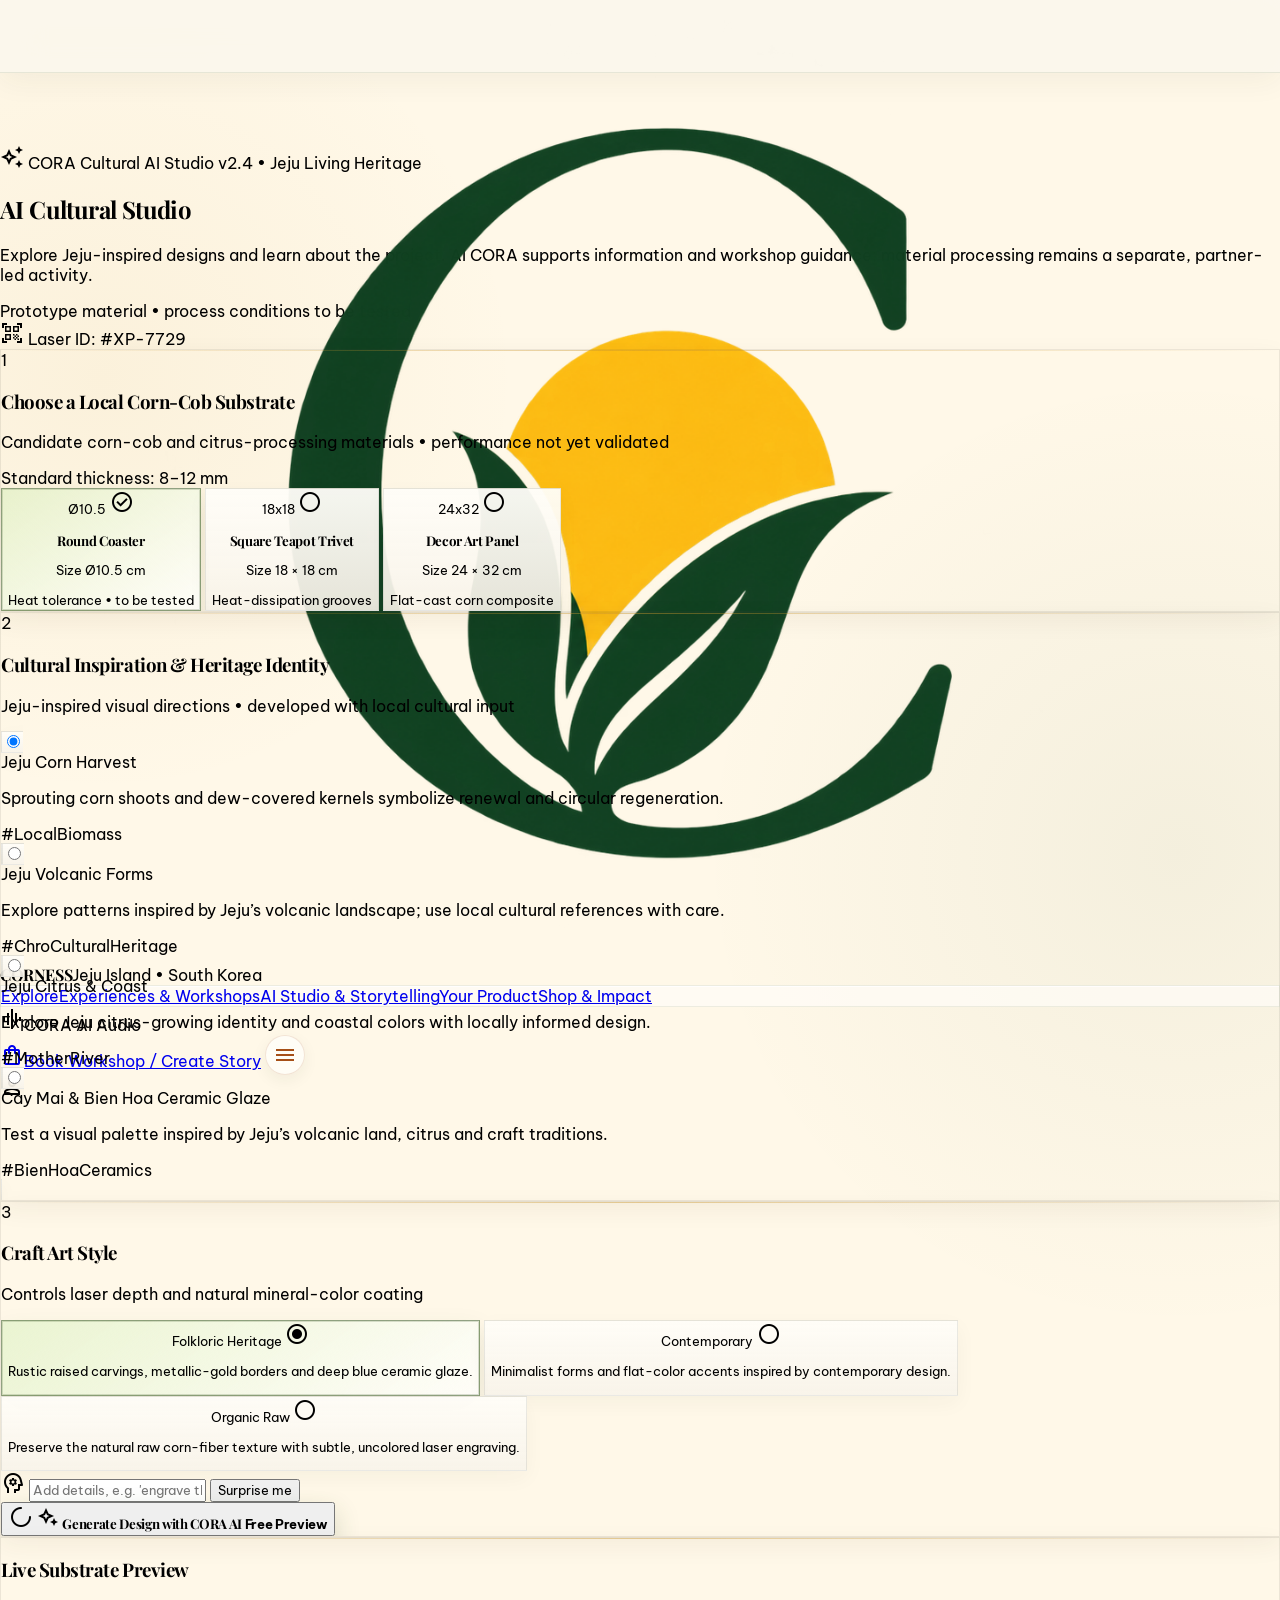
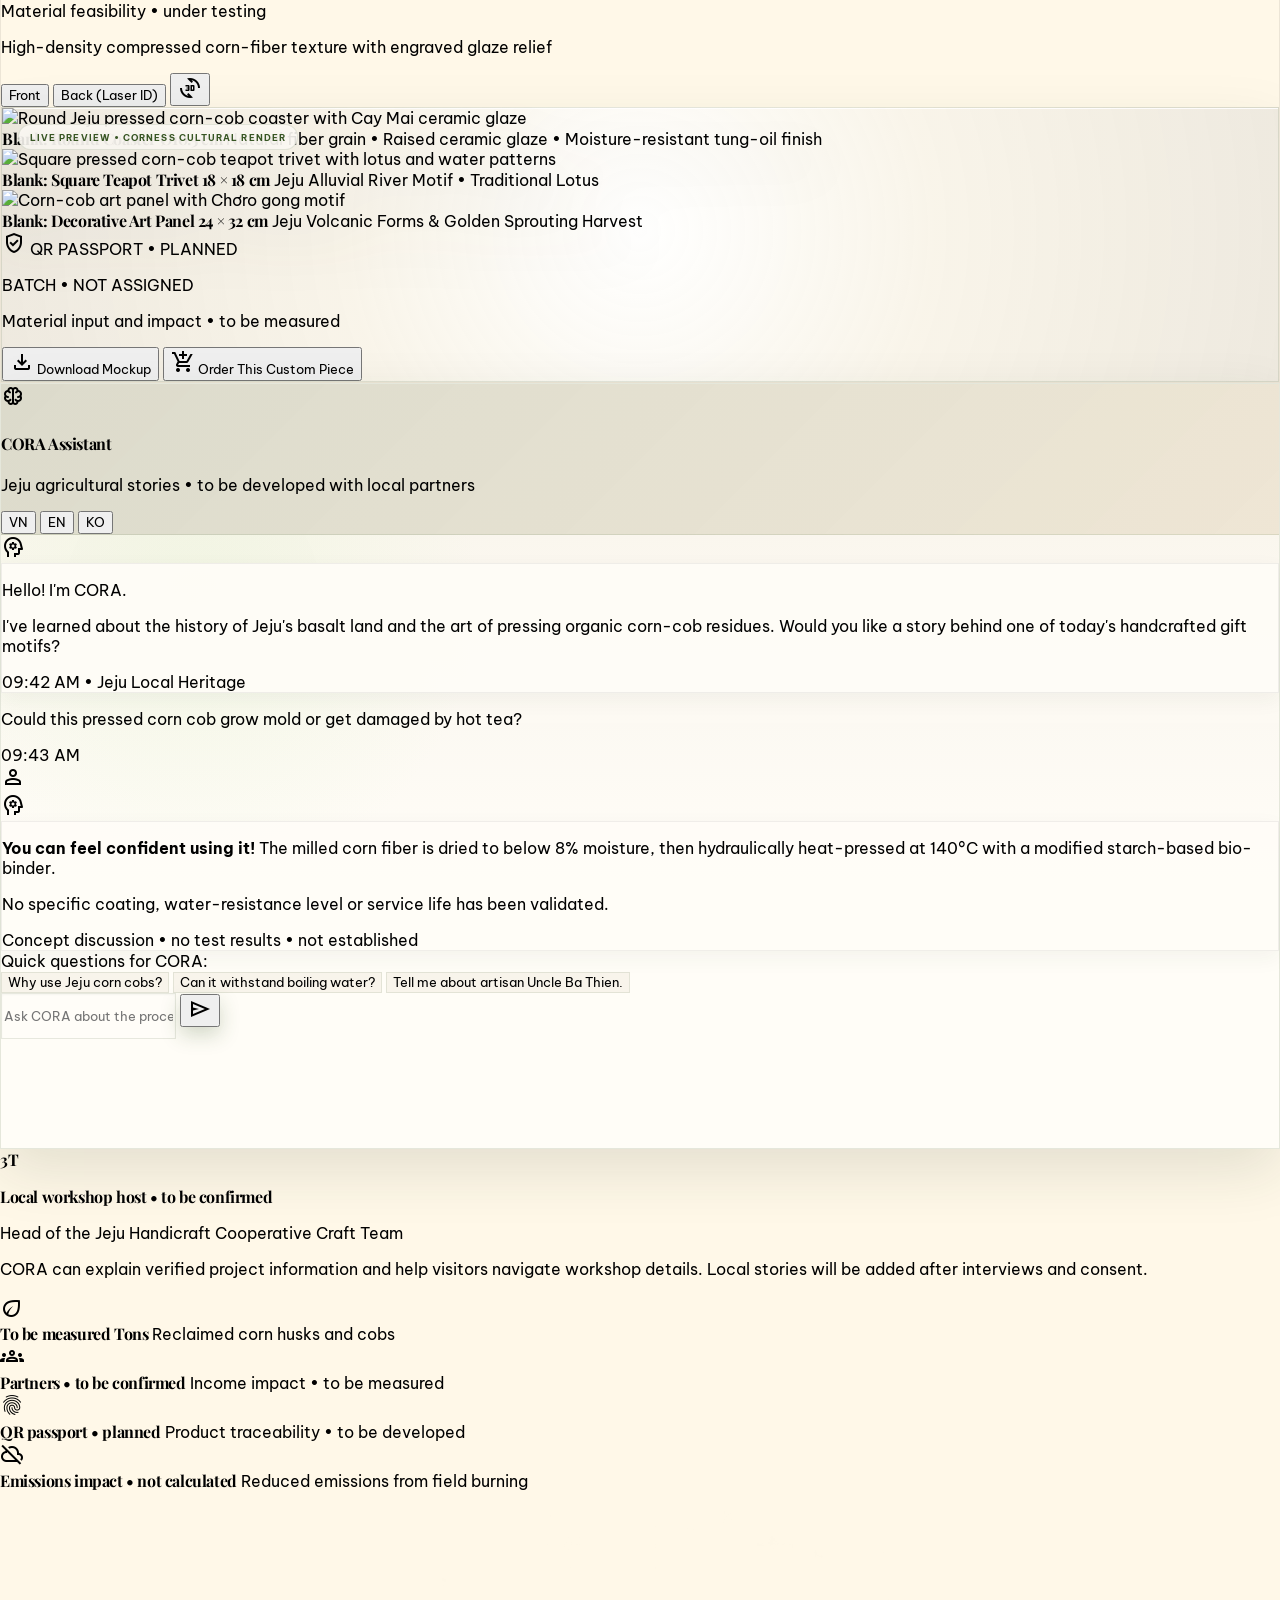
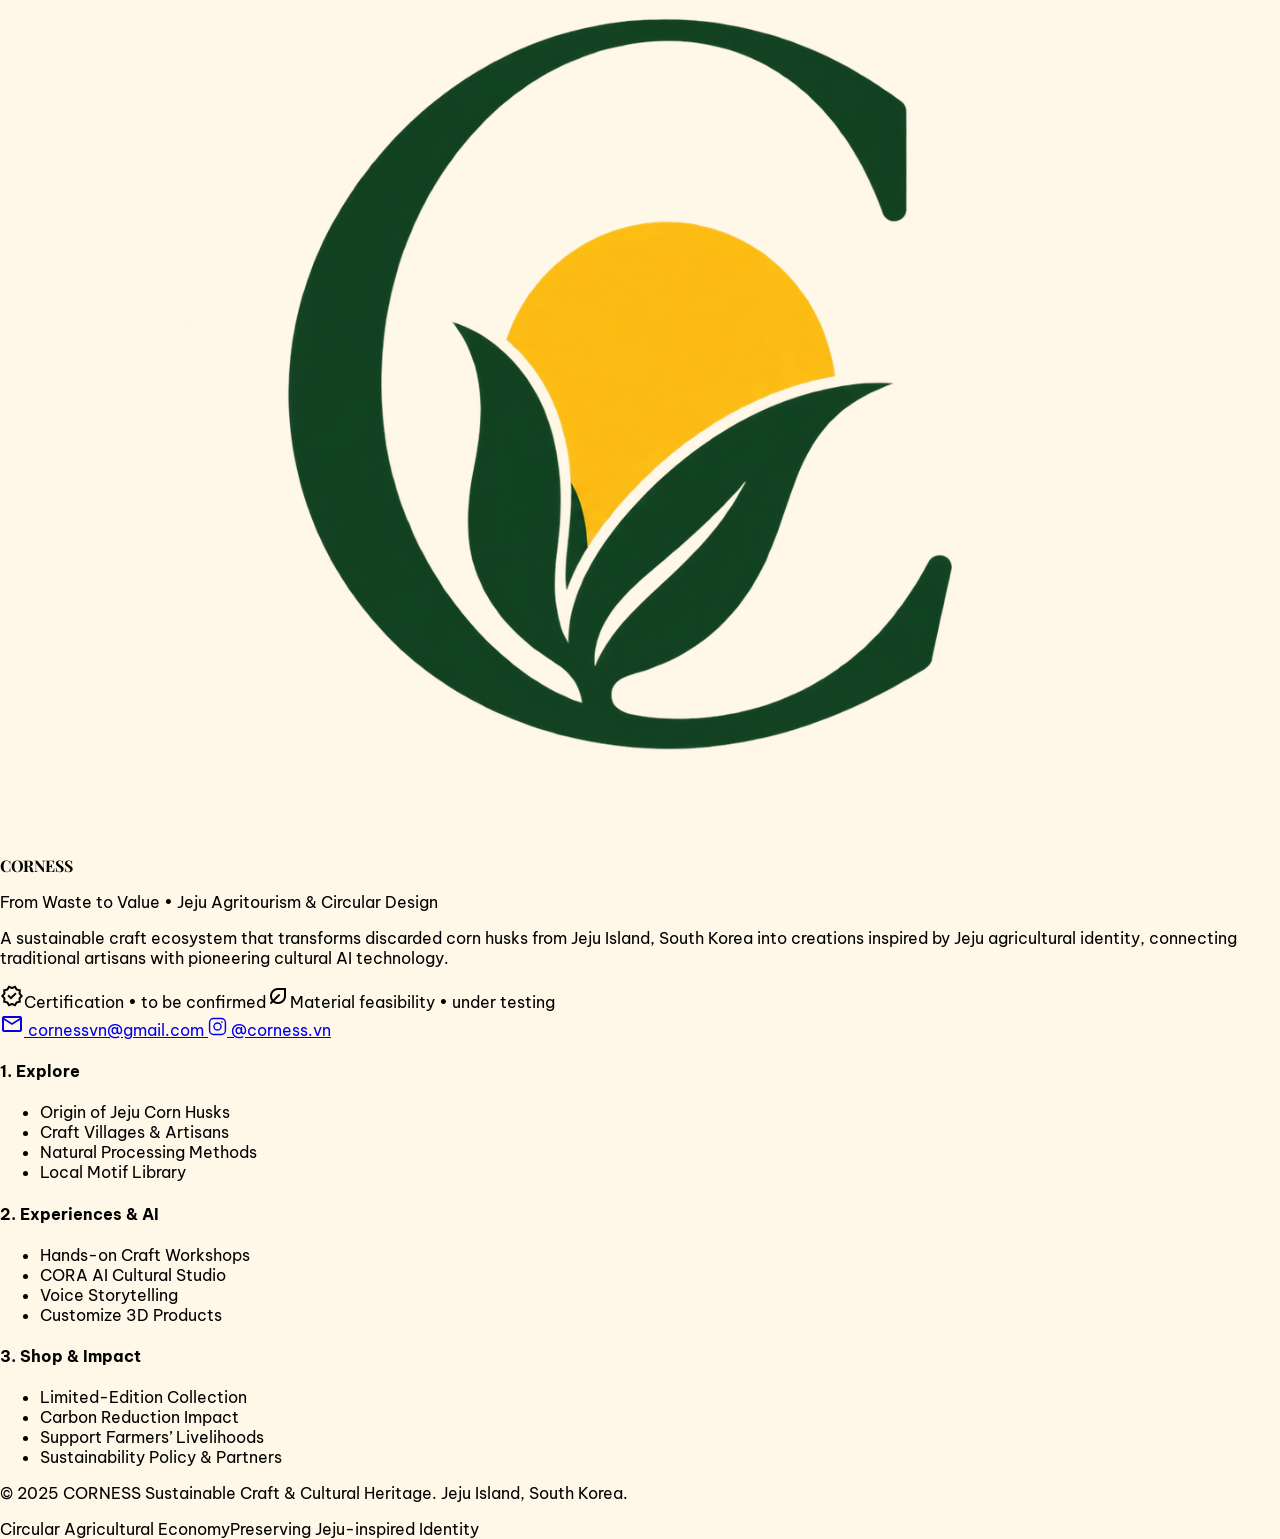
==== commit 543129bd: "Finish aligning page copy with Jeju project validation stage" ====
--- a/ai-studio.html
+++ b/ai-studio.html
@@ -676,7 +676,7 @@
 <div class="space-y-1">
 <span class="font-label font-bold text-sm text-on-surface block">Jeju Citrus & Coast</span>
 <p class="font-label text-xs text-on-surface-variant leading-relaxed">
-                        Jade-colored currents, lotus flowers and flowing silt celebrate bountiful harvests.
+                        Explore Jeju citrus-growing identity and coastal colors with locally informed design.
                       </p>
 <span class="inline-block text-[10px] font-label text-secondary font-semibold uppercase">#MotherRiver</span>
 </div>
@@ -686,7 +686,7 @@
 <div class="space-y-1">
 <span class="font-label font-bold text-sm text-on-surface block">Cay Mai &amp; Bien Hoa Ceramic Glaze</span>
 <p class="font-label text-xs text-on-surface-variant leading-relaxed">
-                        Copper-green glaze, rustic terracotta and iconic 19th-century geometric motifs.
+                        Test a visual palette inspired by Jeju’s volcanic land, citrus and craft traditions.
                       </p>
 <span class="inline-block text-[10px] font-label text-secondary font-semibold uppercase">#BienHoaCeramics</span>
 </div>
@@ -765,7 +765,7 @@
 <h3 class="font-headline text-lg uppercase text-primary tracking-tight">
                         Live Substrate Preview
                       </h3>
-<span class="px-2 py-0.5 rounded bg-primary-fixed text-on-primary-fixed font-label text-[10px] font-bold">100% Upcycled Biomaterial</span>
+<span class="px-2 py-0.5 rounded bg-primary-fixed text-on-primary-fixed font-label text-[10px] font-bold">Material feasibility • under testing</span>
 </div>
 <p class="font-label text-xs text-on-surface-variant">
                       High-density compressed corn-fiber texture with engraved glaze relief
@@ -917,7 +917,7 @@
 <p class="leading-relaxed">
                         No specific coating, water-resistance level or service life has been validated.
                       </p>
-<span class="text-[9px] text-tertiary font-mono block pt-0.5">09:44 AM • Verified Test Certification • not established</span>
+<span class="text-[9px] text-tertiary font-mono block pt-0.5">Concept discussion • no test results • not established</span>
 </div>
 </div>
 </div>
@@ -952,7 +952,7 @@
                   </div>
 <div>
 <p class="font-headline text-xs uppercase text-on-surface">
-                      Uncle Ba Thien • Age 62
+                      Local workshop host • to be confirmed
                     </p>
 <p class="font-label text-[11px] text-tertiary">
                       Head of the Jeju Handicraft Cooperative Craft Team
@@ -975,7 +975,7 @@
 <span class="material-symbols-outlined text-2xl">eco</span>
 </div>
 <div>
-<span class="font-headline text-2xl text-primary leading-none block">240+ Tons</span>
+<span class="font-headline text-2xl text-primary leading-none block">To be measured Tons</span>
 <span class="font-label text-xs text-on-surface-variant">Reclaimed corn husks and cobs</span>
 </div>
 </div>
@@ -985,7 +985,7 @@
 <span class="material-symbols-outlined text-2xl">groups</span>
 </div>
 <div>
-<span class="font-headline text-2xl text-on-surface leading-none block">45 Households</span>
+<span class="font-headline text-2xl text-on-surface leading-none block">Partners • to be confirmed</span>
 <span class="font-label text-xs text-on-surface-variant">Income impact • to be measured</span>
 </div>
 </div>
@@ -995,8 +995,8 @@
 <span class="material-symbols-outlined text-2xl">fingerprint</span>
 </div>
 <div>
-<span class="font-headline text-2xl text-tertiary leading-none block">100% Trace</span>
-<span class="font-label text-xs text-on-surface-variant">Unique anti-counterfeit laser ID</span>
+<span class="font-headline text-2xl text-tertiary leading-none block">QR passport • planned</span>
+<span class="font-label text-xs text-on-surface-variant">Product traceability • to be developed</span>
 </div>
 </div>
 <!-- Metric 4: Carbon Saved Dial -->
@@ -1203,7 +1203,7 @@
                   userText.toLowerCase().includes("artisan")
                 ) {
                   reply =
-                    "Uncle Ba Thien has spent his life working with corn and natural fibers. He selects firm, high-quality cobs and oversees the quality of the hydraulic heat-pressing process.";
+                    "Local host stories and material advice will be included only after partner interviews and confirmation.";
                 } else if (
                   userText.toLowerCase().includes("heat") ||
                   userText.toLowerCase().includes("boiling")
@@ -1247,7 +1247,7 @@
               A sustainable craft ecosystem that transforms discarded corn husks from Jeju Island, South Korea into creations inspired by Jeju agricultural identity, connecting traditional artisans with pioneering cultural AI technology.
             </p>
 <div class="flex items-center gap-3 pt-2">
-<span class="inline-flex items-center gap-1.5 px-3 py-1 rounded-full bg-surface-container-high text-[11px] font-label font-semibold text-primary"><span class="material-symbols-outlined text-[14px]">verified</span>Recognized OCOP Certification</span><span class="inline-flex items-center gap-1.5 px-3 py-1 rounded-full bg-surface-container-high text-[11px] font-label font-semibold text-tertiary"><span class="material-symbols-outlined text-[14px]">nest_eco_leaf</span>100% Upcycled Biomaterial</span>
+<span class="inline-flex items-center gap-1.5 px-3 py-1 rounded-full bg-surface-container-high text-[11px] font-label font-semibold text-primary"><span class="material-symbols-outlined text-[14px]">verified</span>Certification • to be confirmed</span><span class="inline-flex items-center gap-1.5 px-3 py-1 rounded-full bg-surface-container-high text-[11px] font-label font-semibold text-tertiary"><span class="material-symbols-outlined text-[14px]">nest_eco_leaf</span>Material feasibility • under testing</span>
 </div>
 
 <!-- Official CORNESS contact links -->
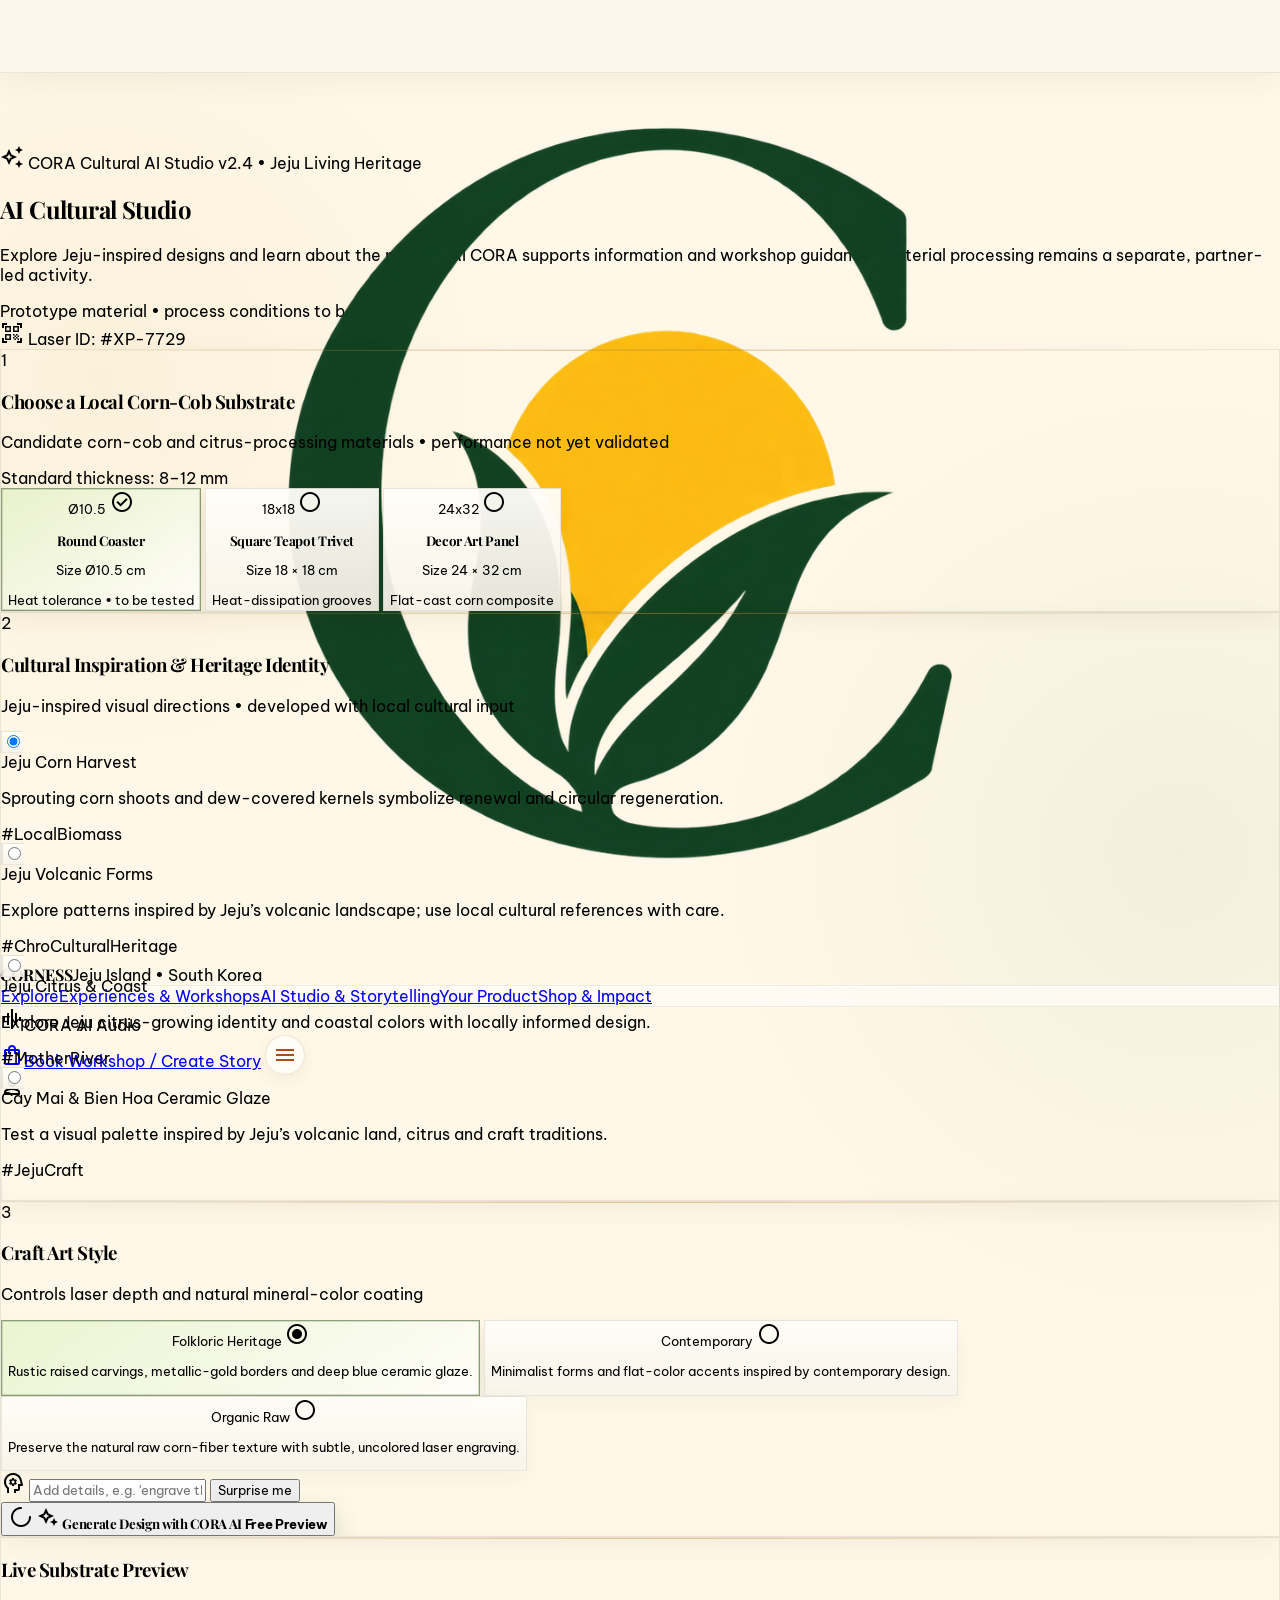
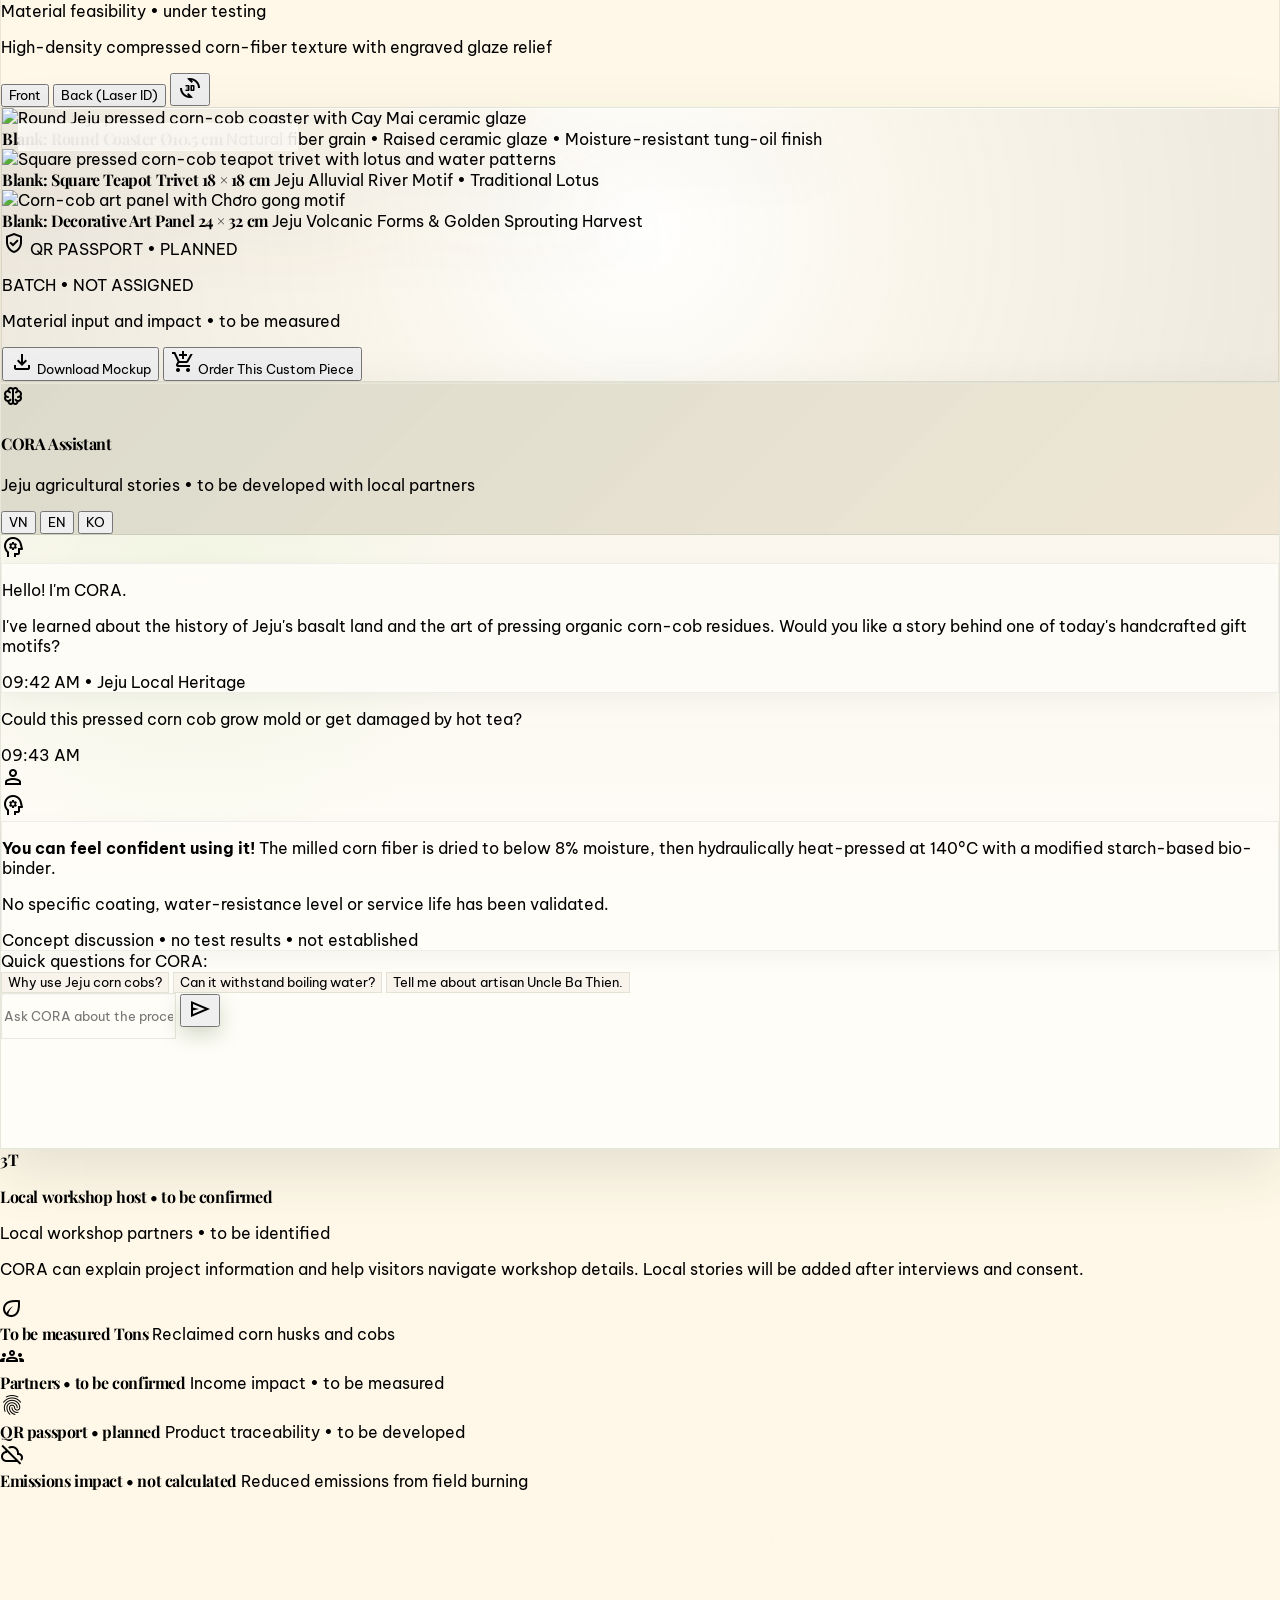
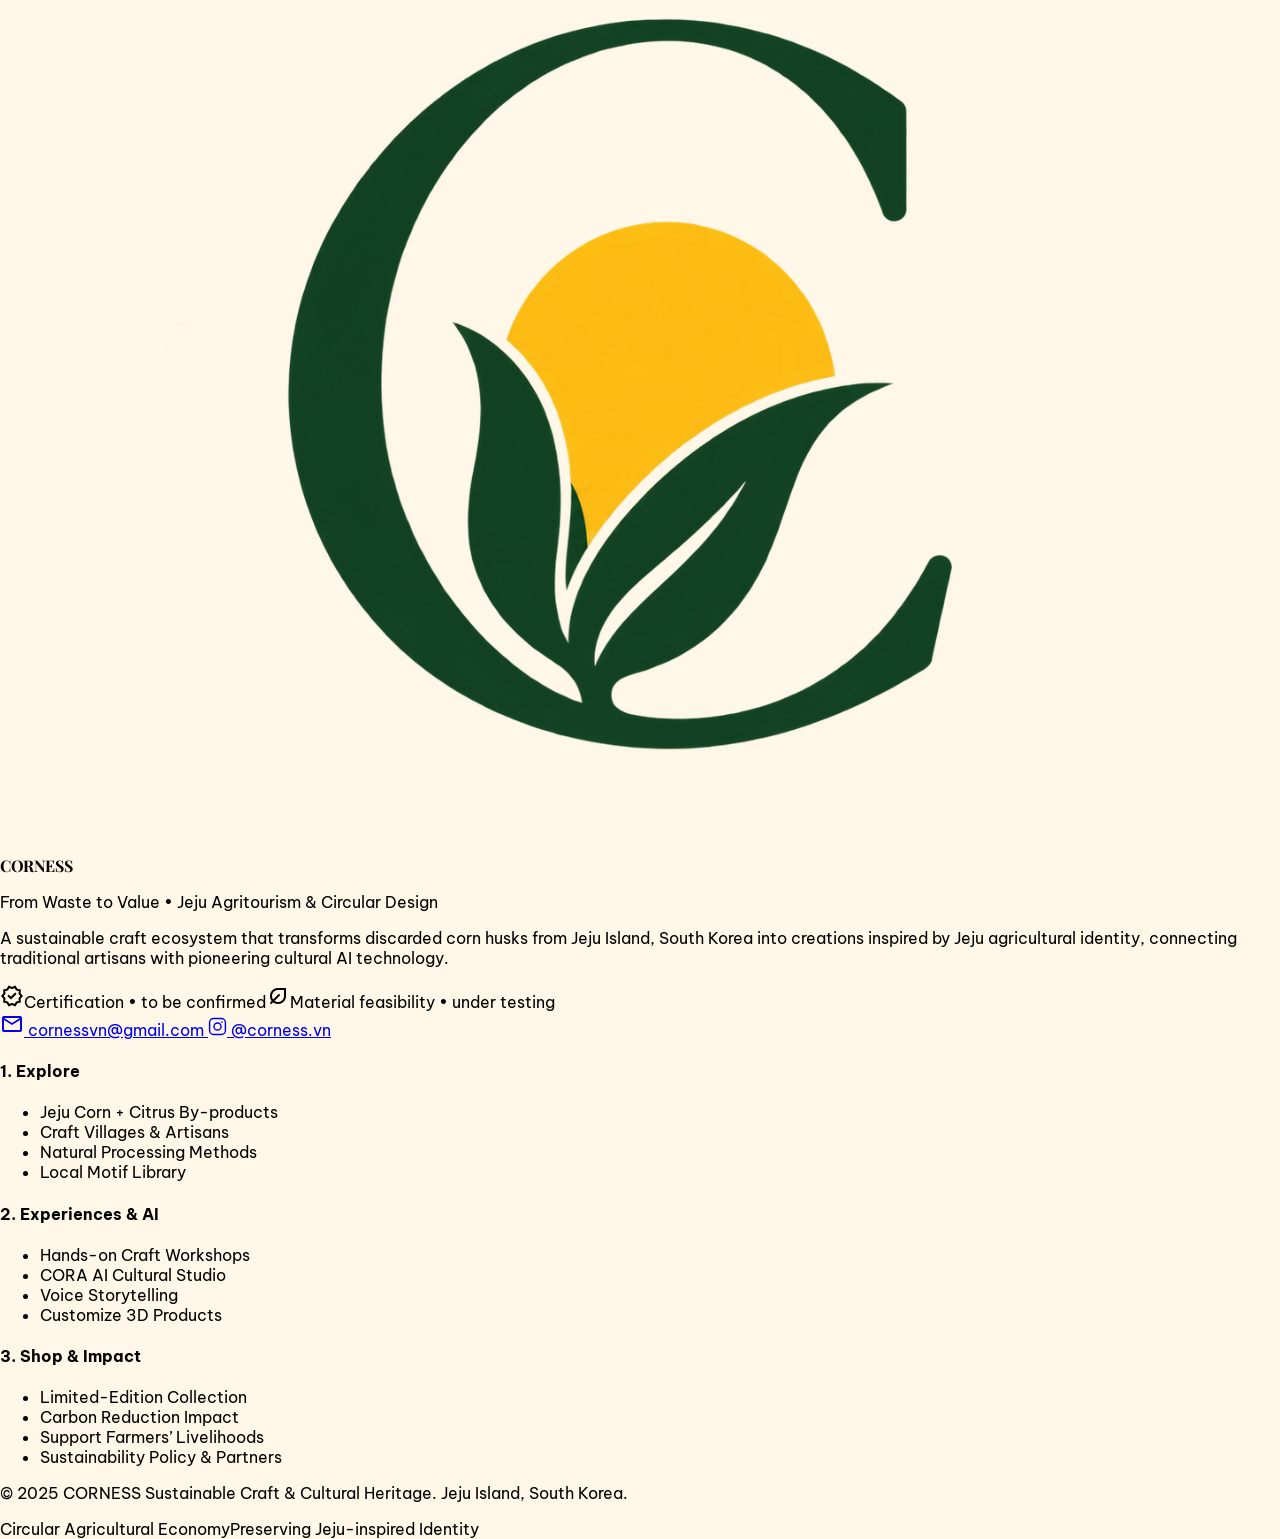
==== commit 3f79a8ff: "Polish Jeju project copy and remove unvalidated claims" ====
--- a/ai-studio.html
+++ b/ai-studio.html
@@ -688,7 +688,7 @@
 <p class="font-label text-xs text-on-surface-variant leading-relaxed">
                         Test a visual palette inspired by Jeju’s volcanic land, citrus and craft traditions.
                       </p>
-<span class="inline-block text-[10px] font-label text-secondary font-semibold uppercase">#BienHoaCeramics</span>
+<span class="inline-block text-[10px] font-label text-secondary font-semibold uppercase">#JejuCraft</span>
 </div>
 </label>
 </div>
@@ -955,12 +955,12 @@
                       Local workshop host • to be confirmed
                     </p>
 <p class="font-label text-[11px] text-tertiary">
-                      Head of the Jeju Handicraft Cooperative Craft Team
+                      Local workshop partners • to be identified
                     </p>
 </div>
 </div>
 <p class="font-label text-xs text-on-surface-variant italic leading-relaxed">
-                  CORA can explain verified project information and help visitors navigate workshop details. Local stories will be added after interviews and consent.
+                  CORA can explain project information and help visitors navigate workshop details. Local stories will be added after interviews and consent.
                 </p>
 </div>
 </div>
@@ -1277,7 +1277,7 @@
             </h4>
 <ul class="space-y-2 font-label text-sm text-on-surface-variant">
 <li class="hover:text-primary cursor-pointer transition-colors">
-                Origin of Jeju Corn Husks
+                Jeju Corn + Citrus By-products
               </li>
 <li class="hover:text-primary cursor-pointer transition-colors">
                 Craft Villages &amp; Artisans
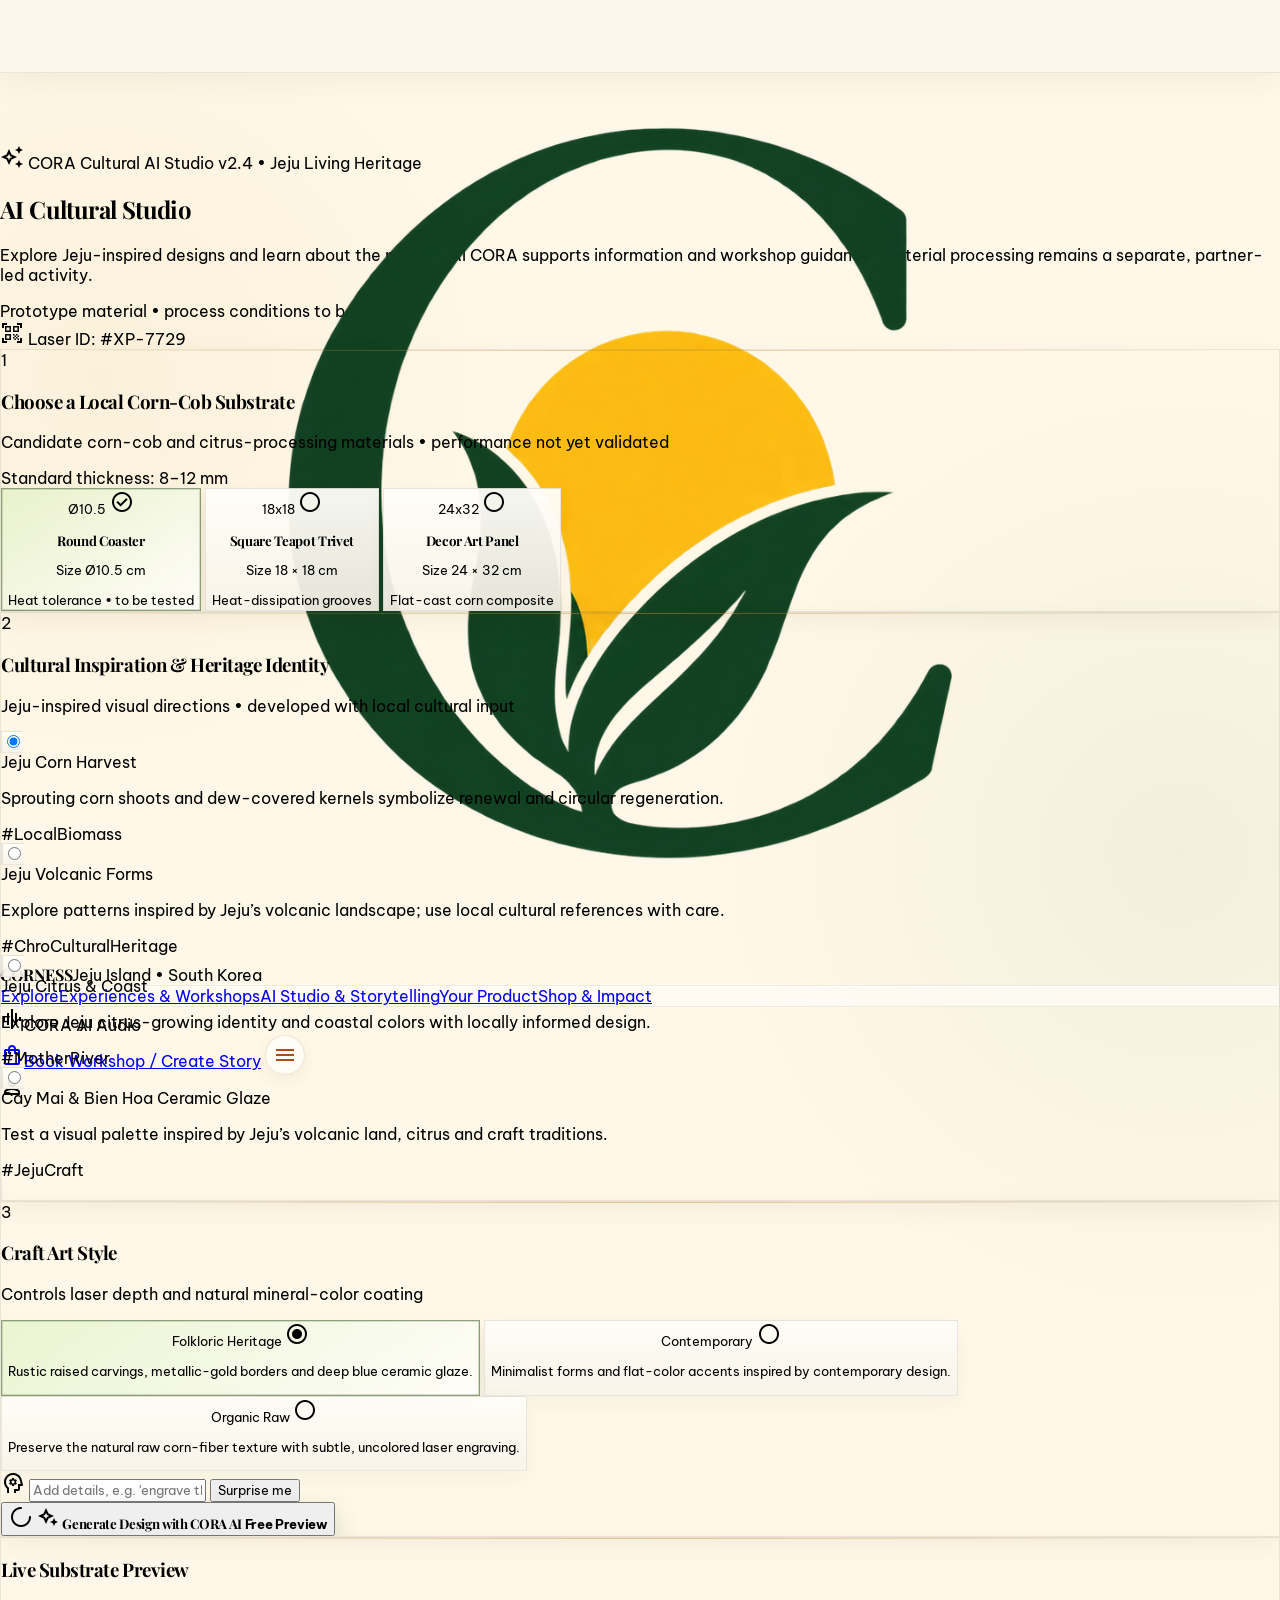
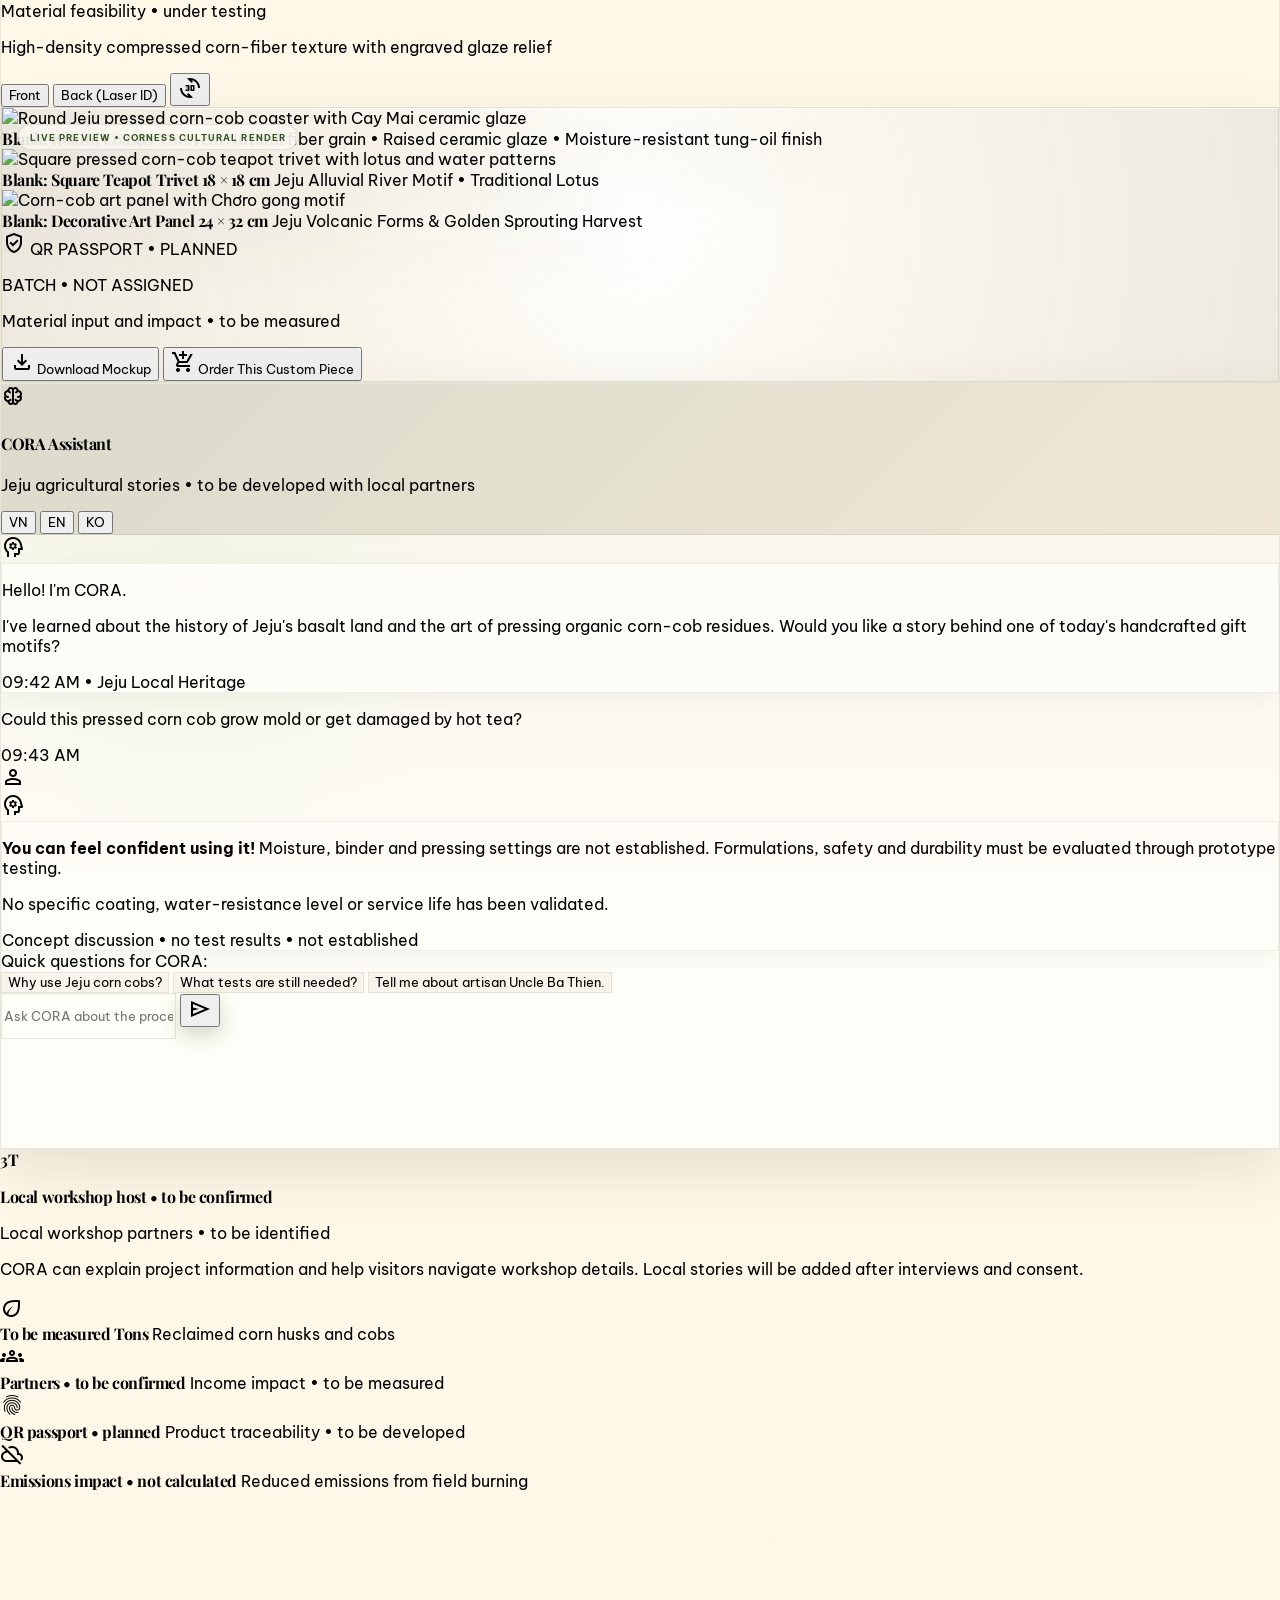
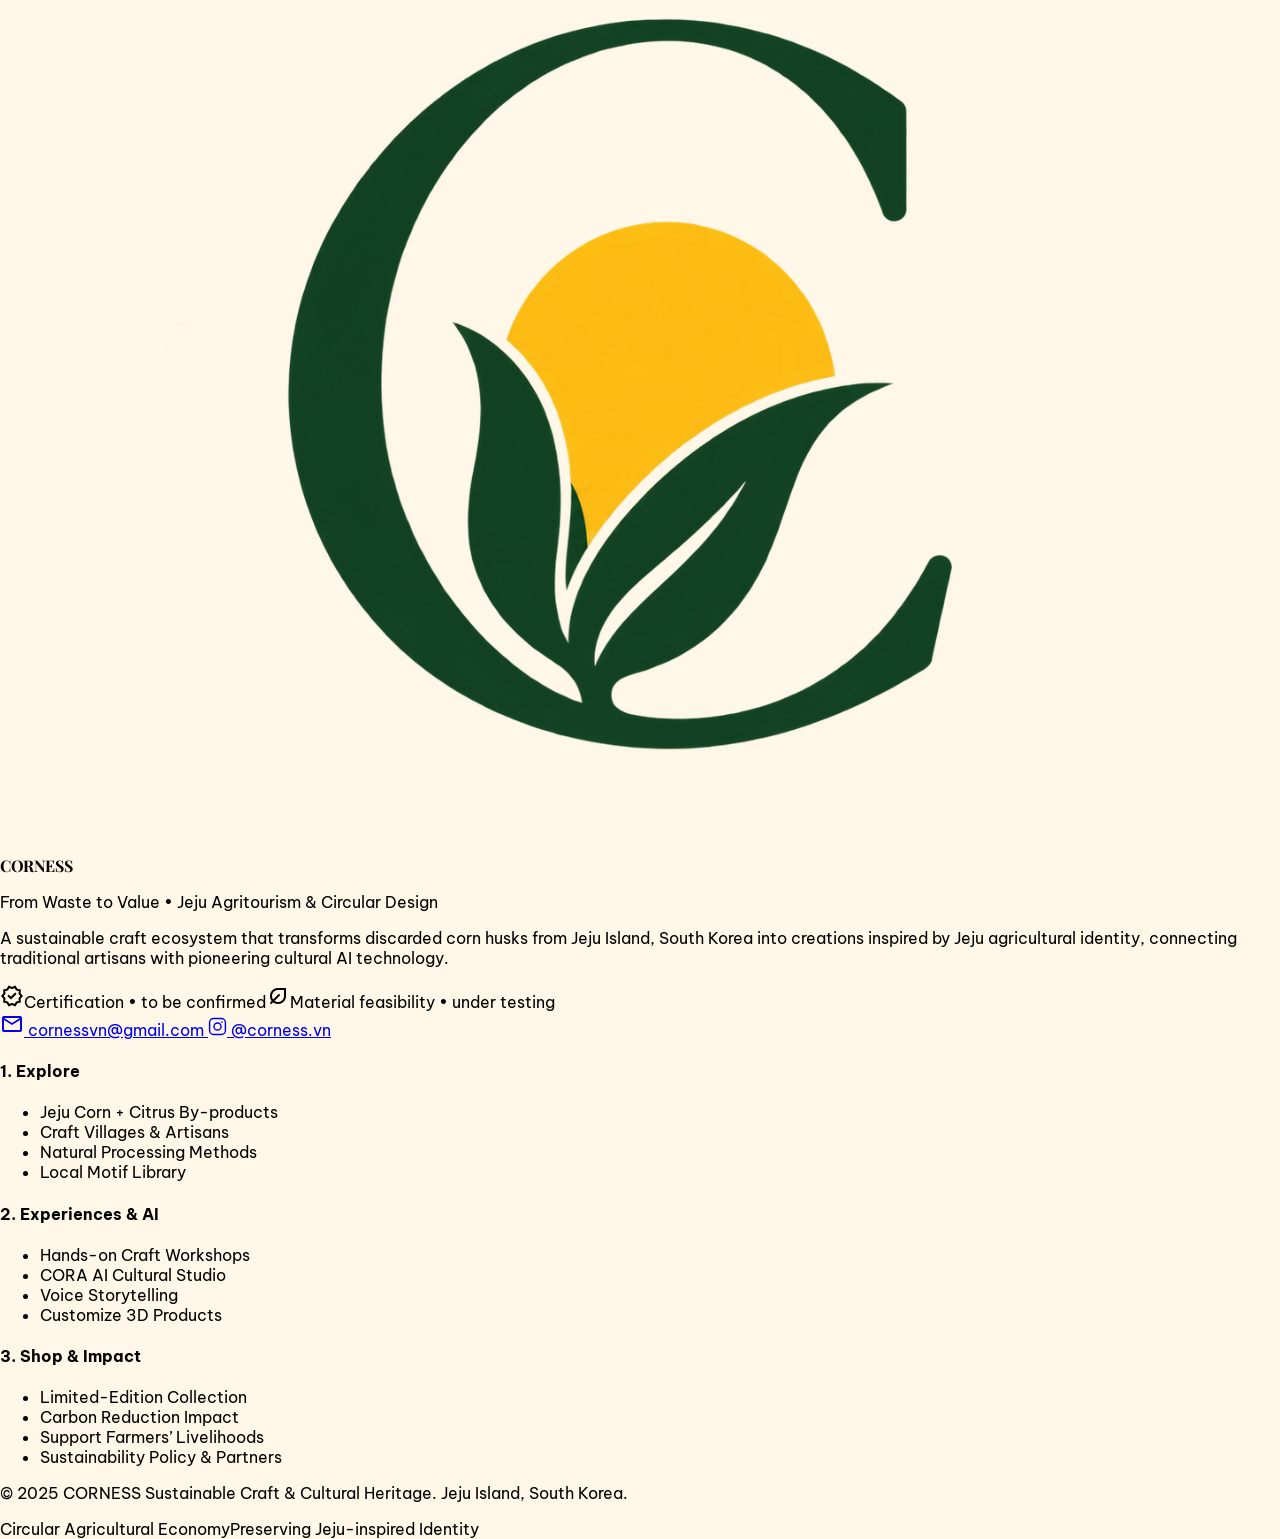
==== commit f5f5468d: "Finalize Jeju pilot copy in existing page sections" ====
--- a/ai-studio.html
+++ b/ai-studio.html
@@ -912,7 +912,7 @@
 <div class="bg-surface-container p-3.5 rounded-2xl rounded-tl-sm text-xs font-label text-on-surface space-y-1.5 shadow-sm max-w-[88%]">
 <p class="leading-relaxed">
 <strong class="text-primary">You can feel confident using it!</strong>
-                        The milled corn fiber is dried to below 8% moisture, then hydraulically heat-pressed at 140°C with a modified starch-based bio-binder.
+                        Moisture, binder and pressing settings are not established. Formulations, safety and durability must be evaluated through prototype testing.
                       </p>
 <p class="leading-relaxed">
                         No specific coating, water-resistance level or service life has been validated.
@@ -929,7 +929,7 @@
                       Why use Jeju corn cobs?
                     </button>
 <button class="quick-q-btn px-2.5 py-1 rounded-full bg-surface-container hover:bg-surface-container-high text-on-surface text-[11px] font-label transition-colors" type="button">
-                      Can it withstand boiling water?
+                      What tests are still needed?
                     </button>
 <button class="quick-q-btn px-2.5 py-1 rounded-full bg-surface-container hover:bg-surface-container-high text-on-surface text-[11px] font-label transition-colors" type="button">
                       Tell me about artisan Uncle Ba Thien.
@@ -1197,7 +1197,7 @@
                   userText.toLowerCase().includes("why")
                 ) {
                   reply =
-                    "Dong Nai is one of southern Vietnam’s major corn-growing regions. Reclaiming post-harvest cobs helps reduce smoky field burning and supports work opportunities for local women and older residents.";
+                    "Jeju material supply, by-product handling and community needs must be verified with local farms and processors before a pilot.";
                 } else if (
                   userText.toLowerCase().includes("ba thien") ||
                   userText.toLowerCase().includes("artisan")
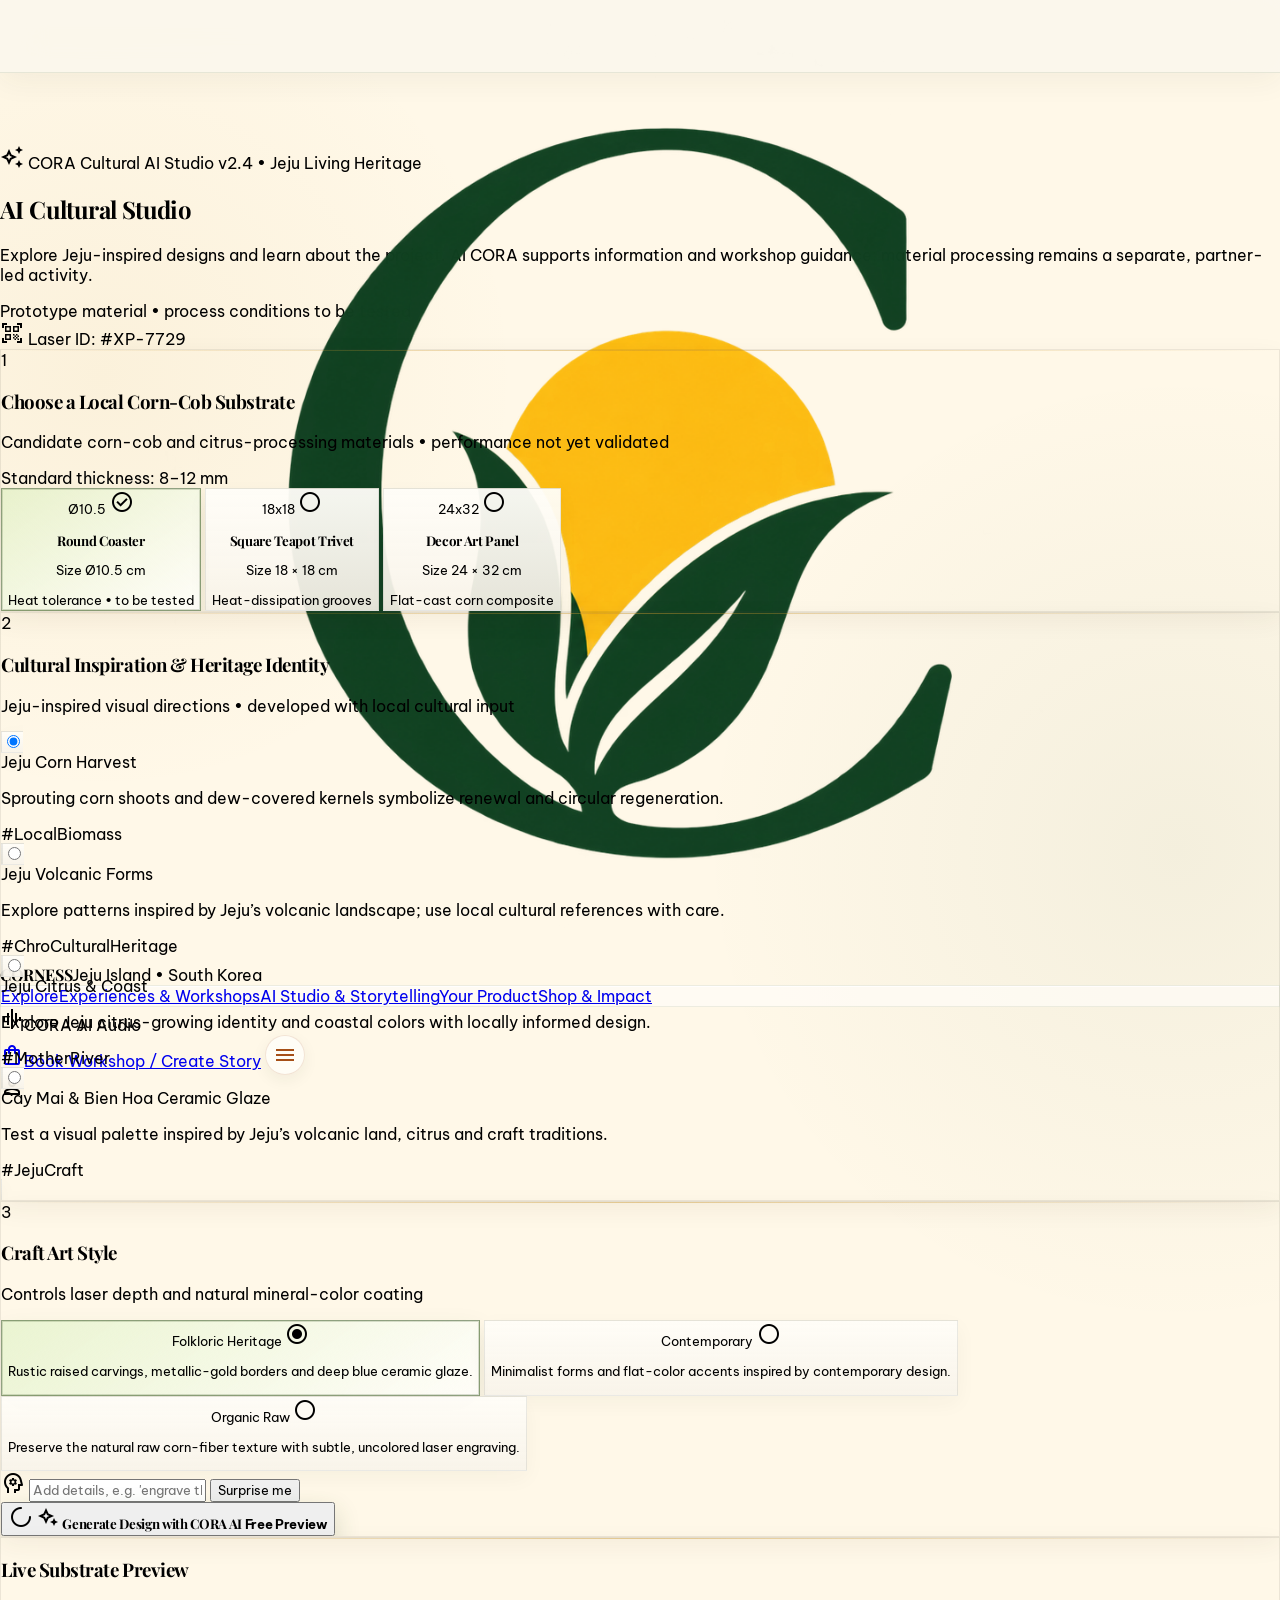
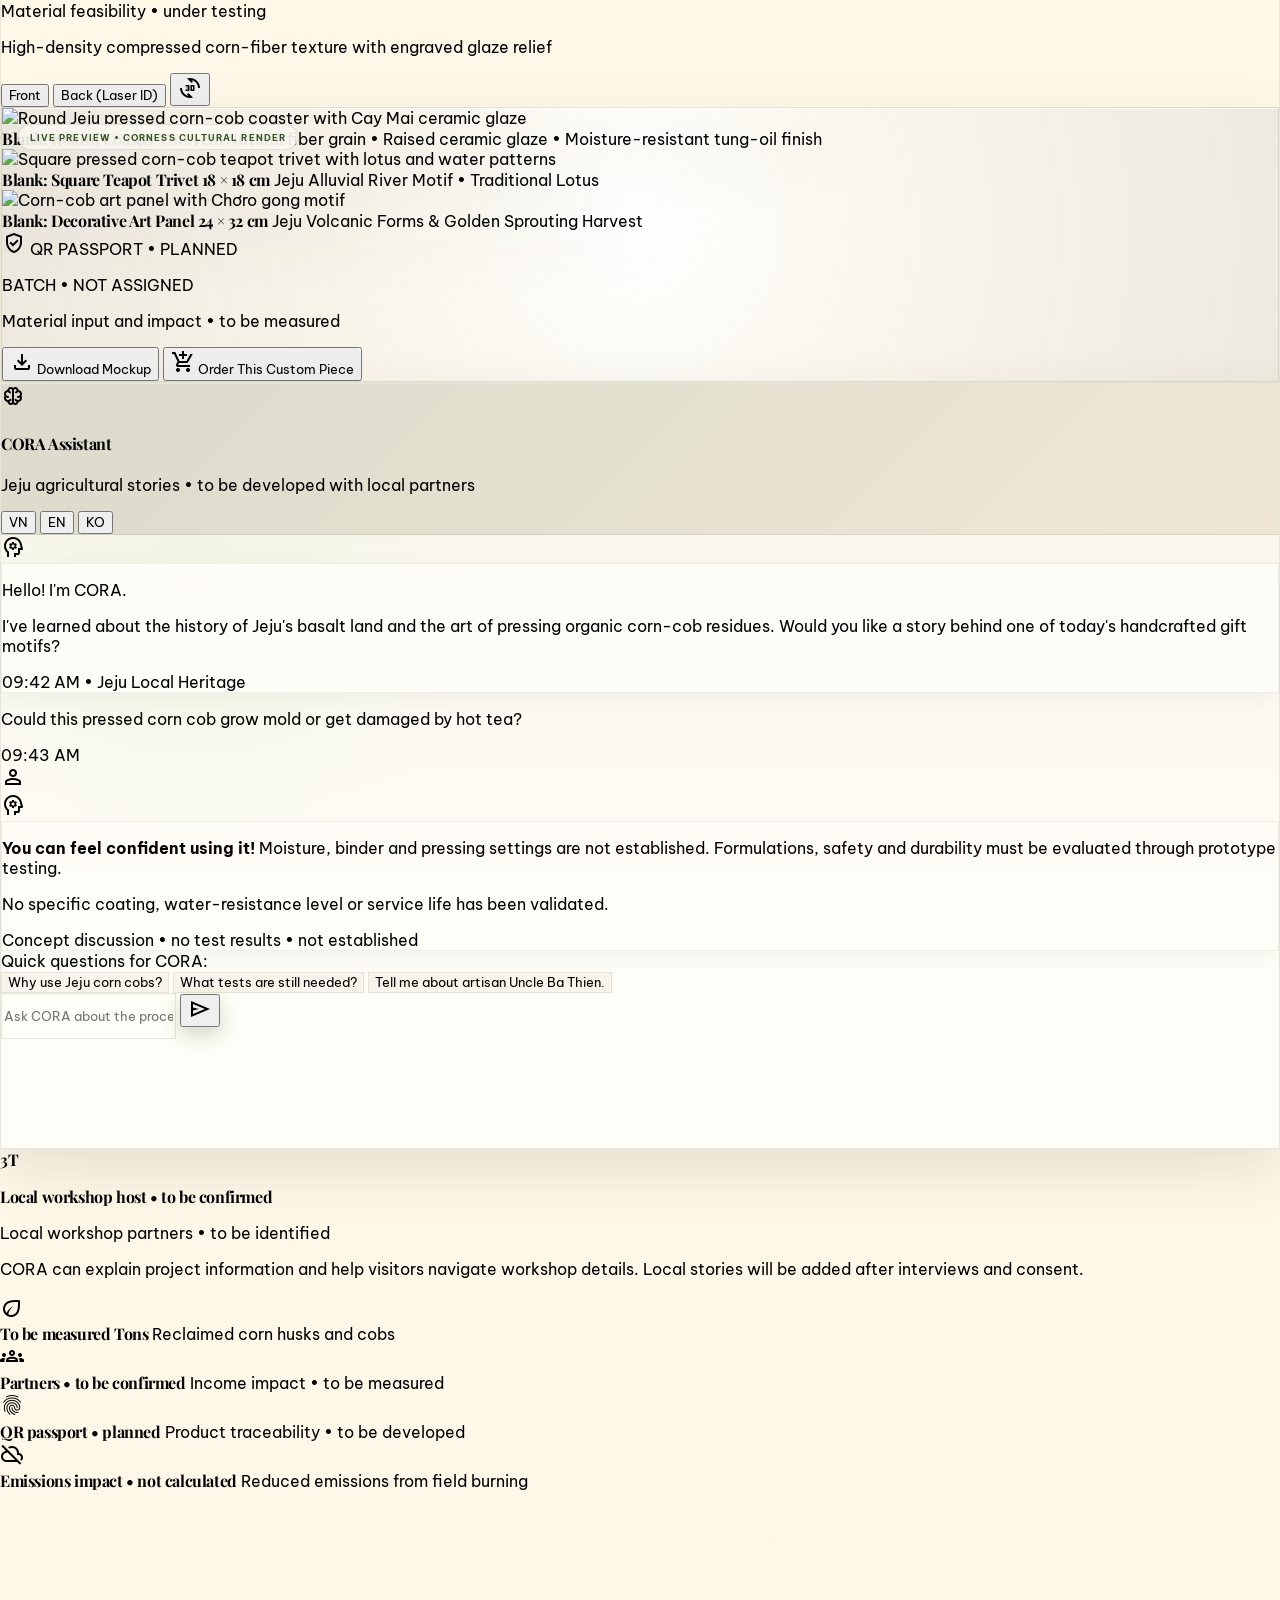
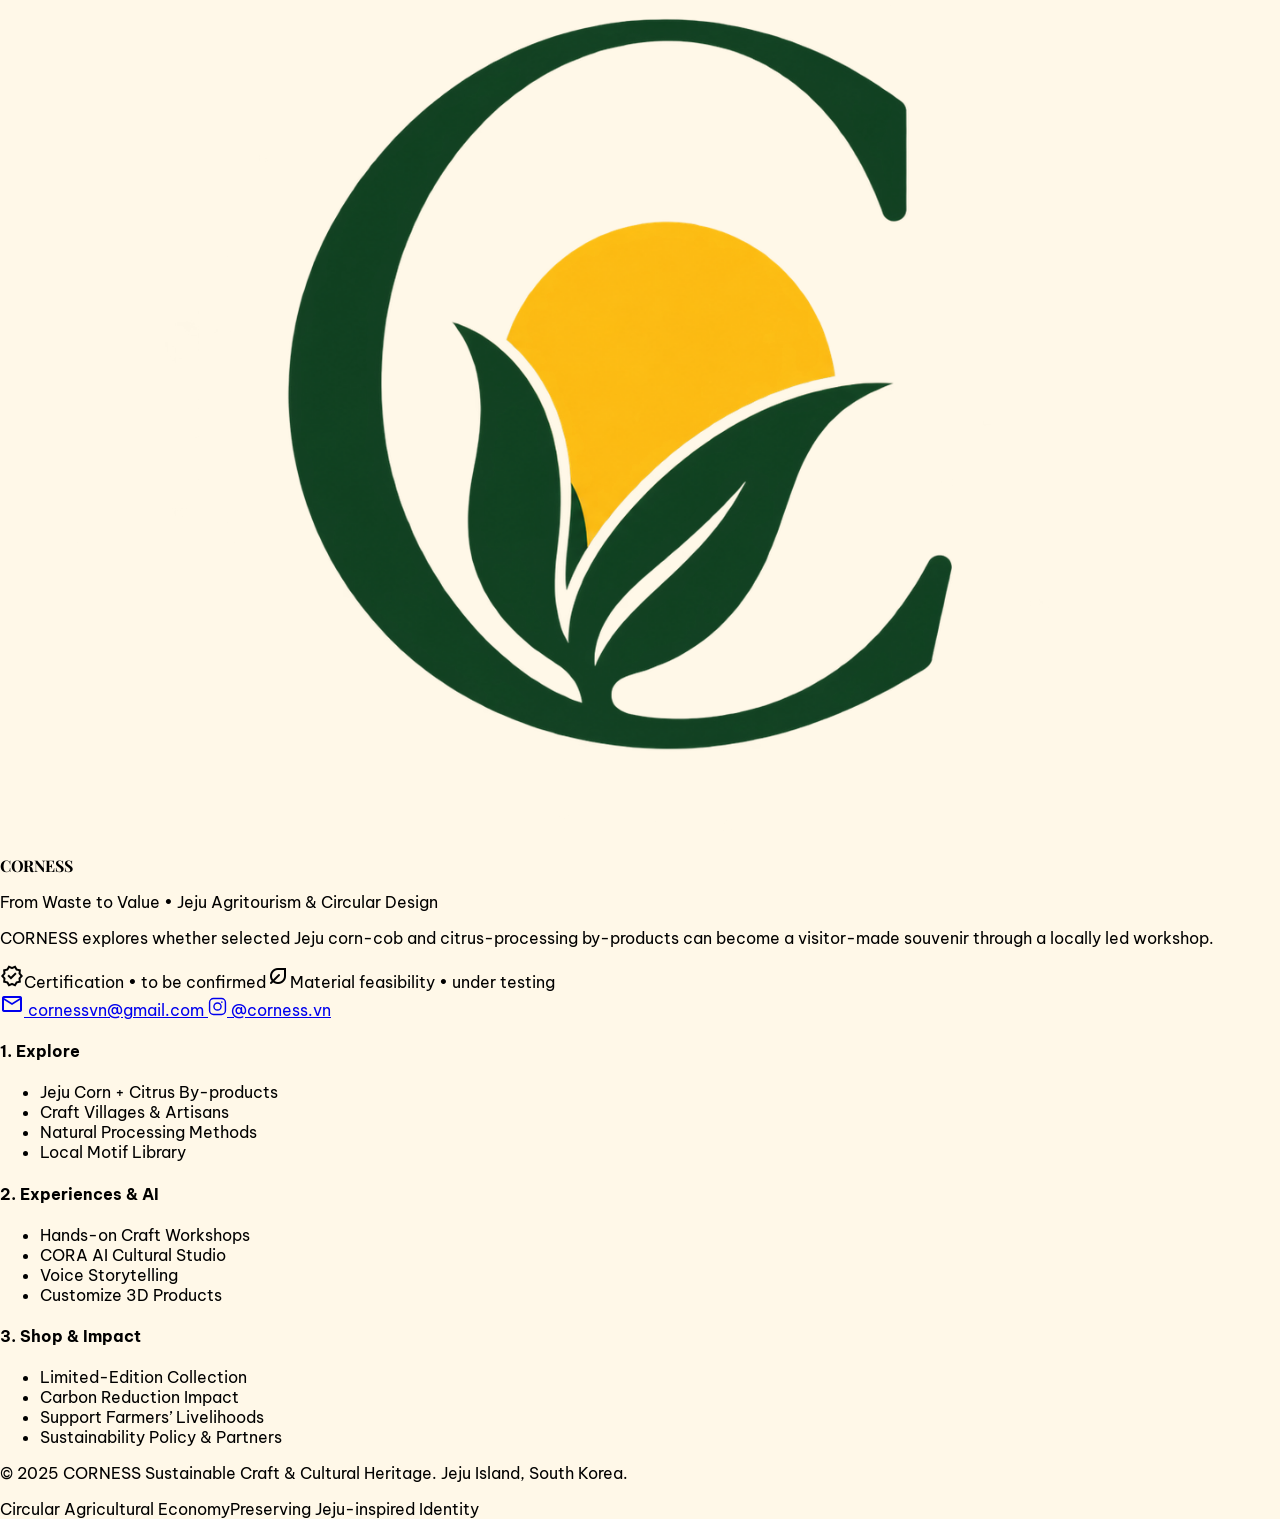
==== commit 648f6ff8: "Remove remaining unverified Jeju project details" ====
--- a/ai-studio.html
+++ b/ai-studio.html
@@ -1244,7 +1244,7 @@
               From Waste to Value • Jeju Agritourism & Circular Design
             </p>
 <p class="font-label text-sm text-on-surface-variant max-w-md leading-relaxed">
-              A sustainable craft ecosystem that transforms discarded corn husks from Jeju Island, South Korea into creations inspired by Jeju agricultural identity, connecting traditional artisans with pioneering cultural AI technology.
+              CORNESS explores whether selected Jeju corn-cob and citrus-processing by-products can become a visitor-made souvenir through a locally led workshop.
             </p>
 <div class="flex items-center gap-3 pt-2">
 <span class="inline-flex items-center gap-1.5 px-3 py-1 rounded-full bg-surface-container-high text-[11px] font-label font-semibold text-primary"><span class="material-symbols-outlined text-[14px]">verified</span>Certification • to be confirmed</span><span class="inline-flex items-center gap-1.5 px-3 py-1 rounded-full bg-surface-container-high text-[11px] font-label font-semibold text-tertiary"><span class="material-symbols-outlined text-[14px]">nest_eco_leaf</span>Material feasibility • under testing</span>
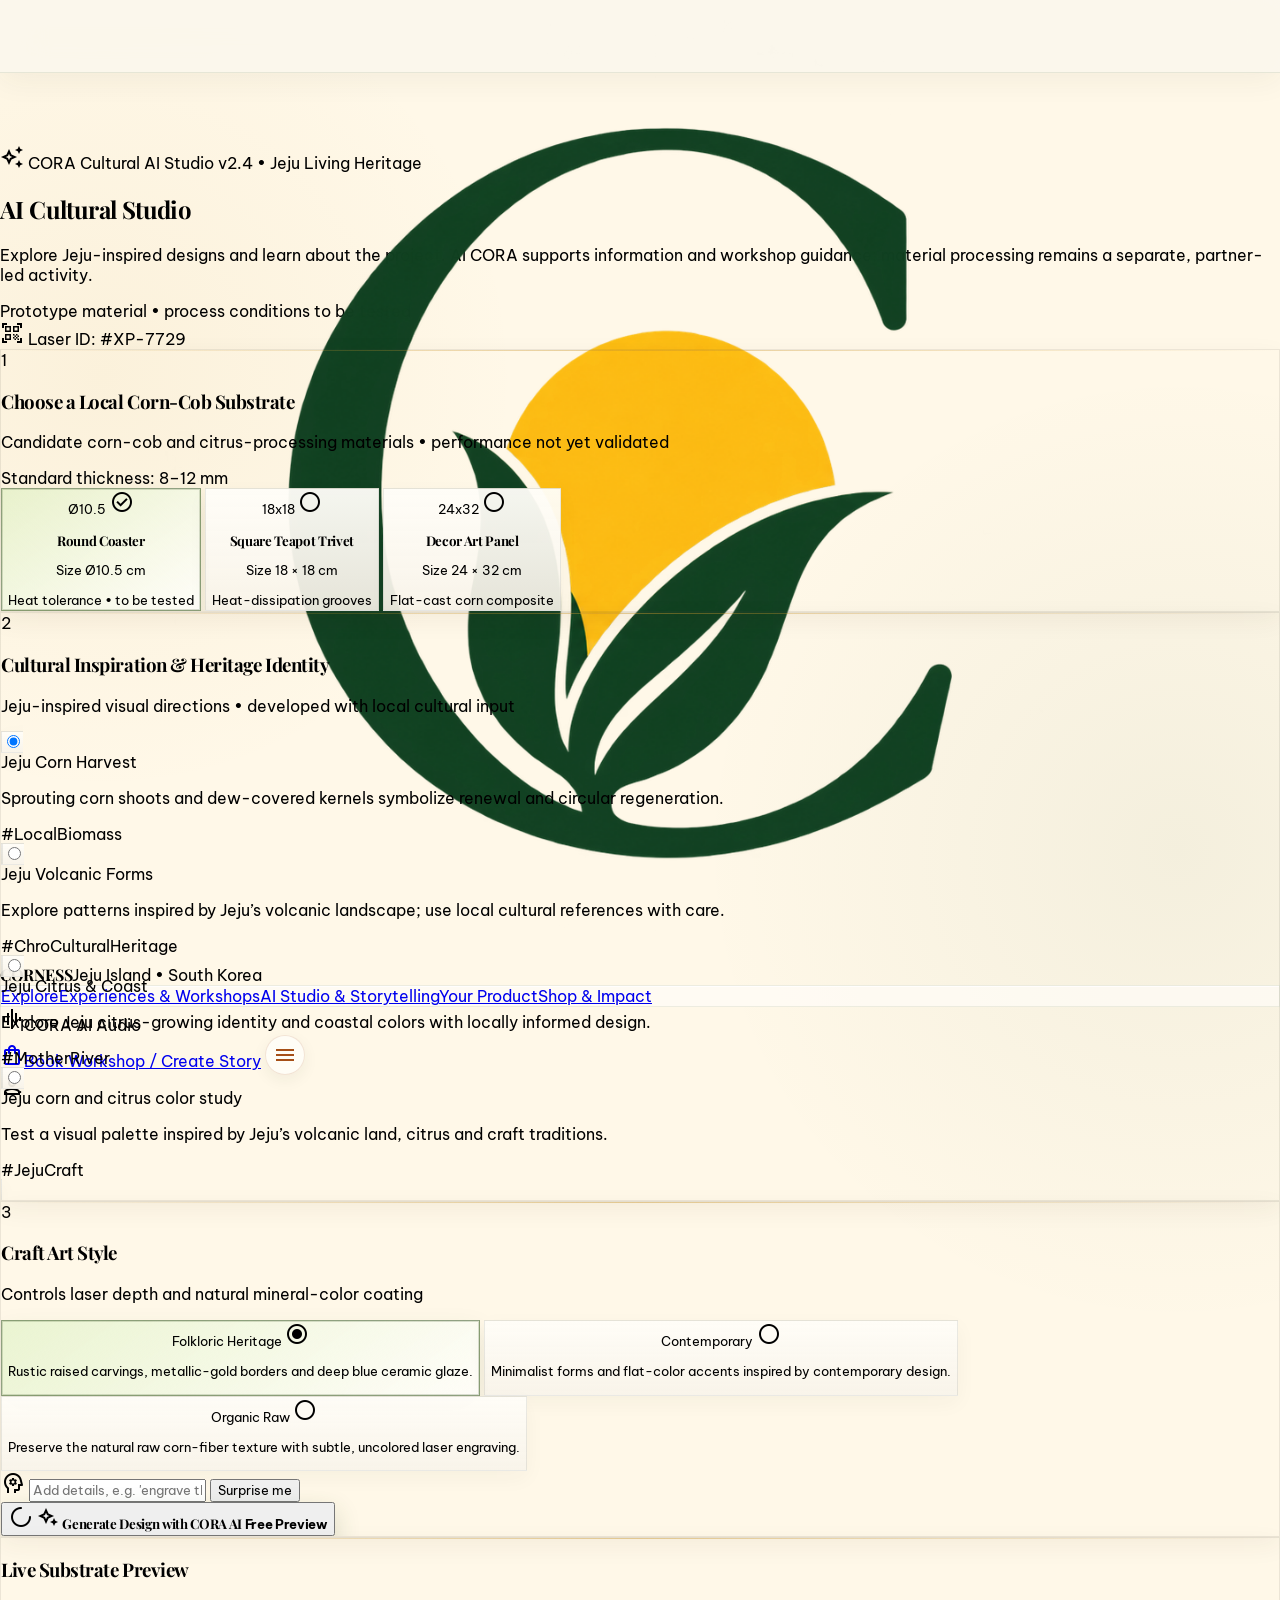
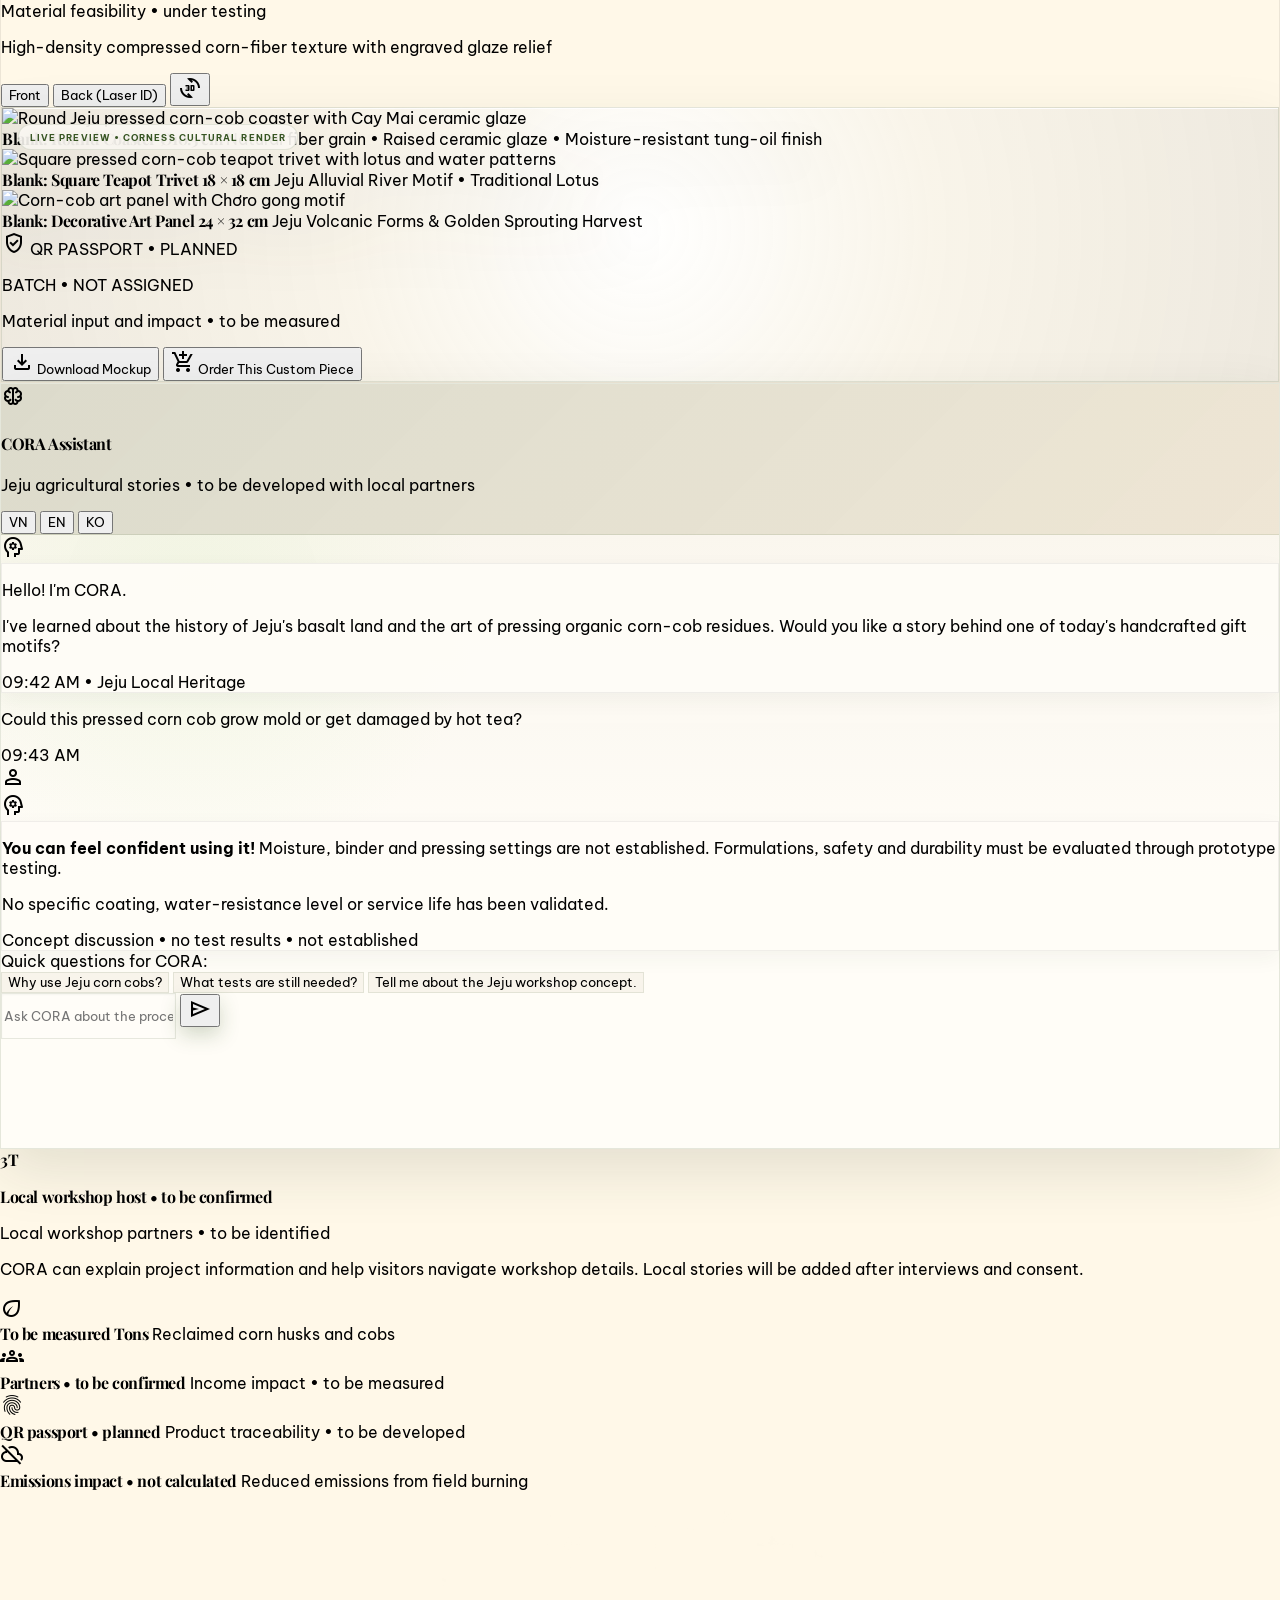
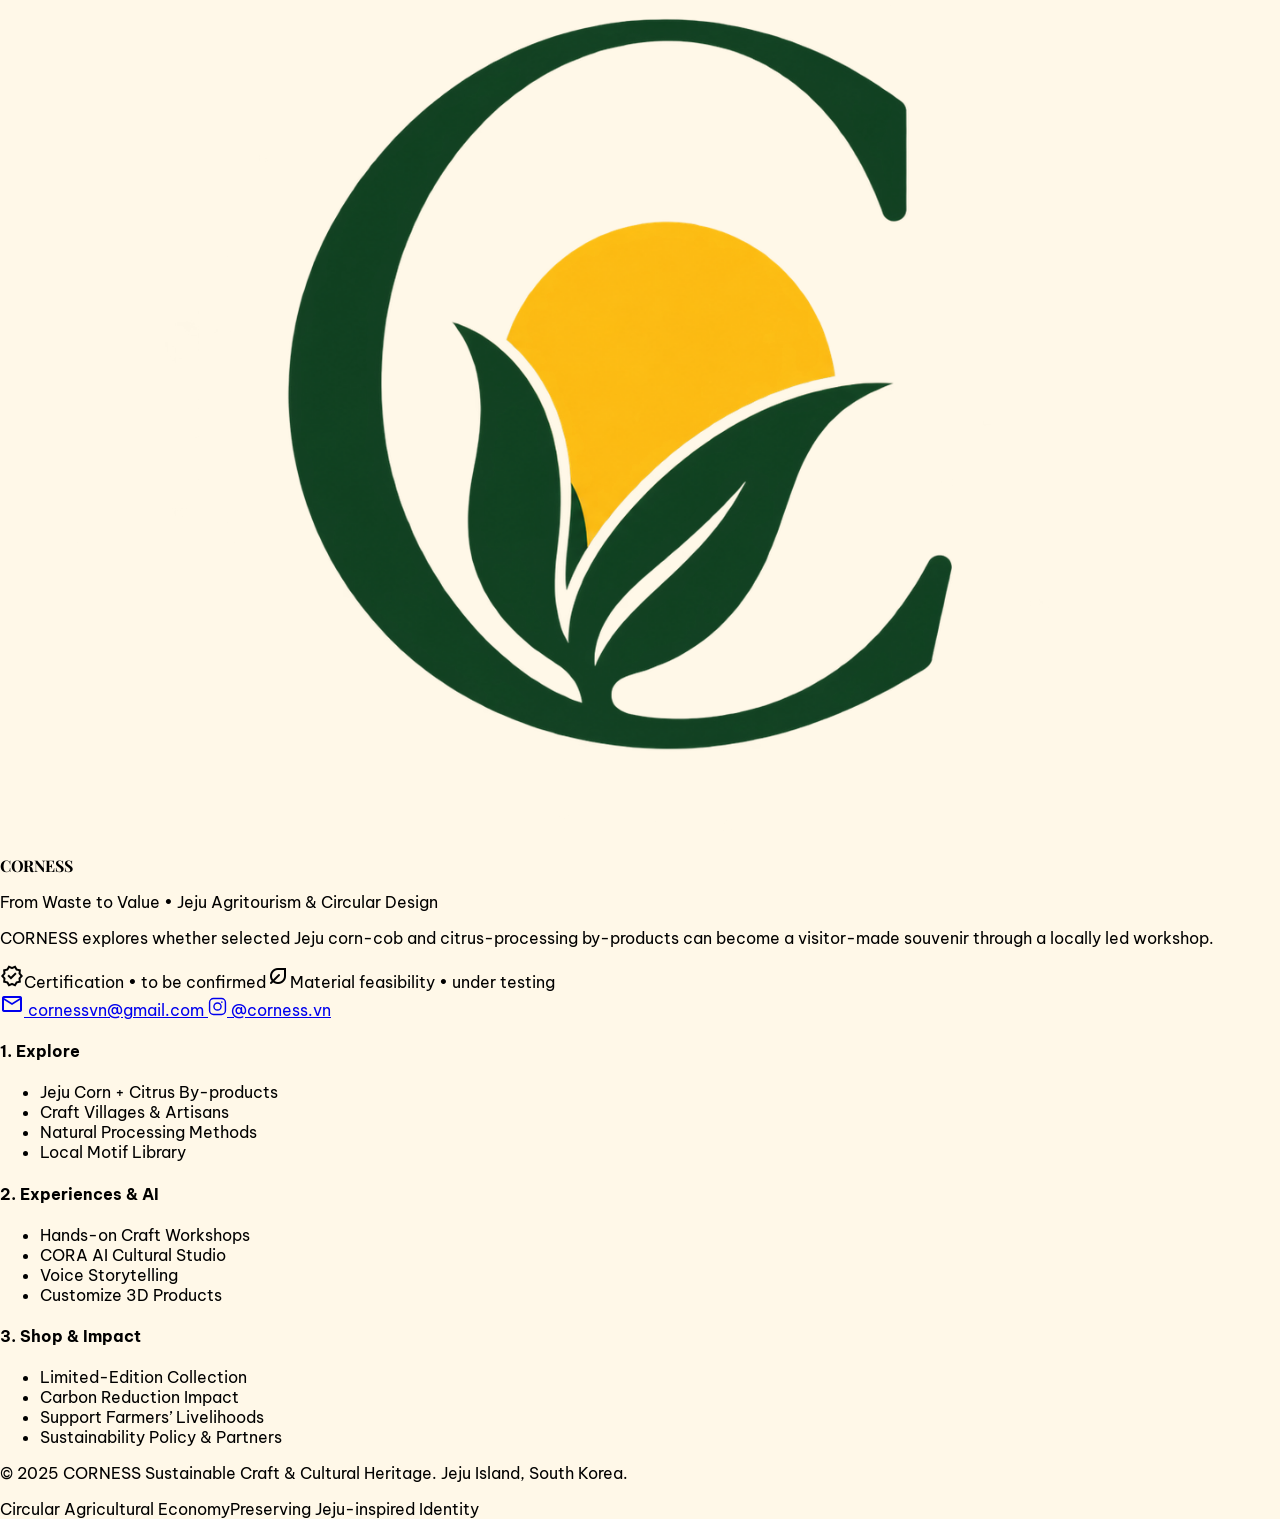
==== commit f06d8256: "Align ai-studio.html copy with Jeju project brief" ====
--- a/ai-studio.html
+++ b/ai-studio.html
@@ -684,7 +684,7 @@
 <label class="motif-card cursor-pointer p-4 rounded-xl bg-surface-container-low hover:bg-surface-container flex items-start gap-3.5 transition-all">
 <input class="accent-primary mt-1" name="motif" type="radio" value="cay-mai-ceramic"/>
 <div class="space-y-1">
-<span class="font-label font-bold text-sm text-on-surface block">Cay Mai &amp; Bien Hoa Ceramic Glaze</span>
+<span class="font-label font-bold text-sm text-on-surface block">Jeju corn and citrus color study</span>
 <p class="font-label text-xs text-on-surface-variant leading-relaxed">
                         Test a visual palette inspired by Jeju’s volcanic land, citrus and craft traditions.
                       </p>
@@ -932,7 +932,7 @@
                       What tests are still needed?
                     </button>
 <button class="quick-q-btn px-2.5 py-1 rounded-full bg-surface-container hover:bg-surface-container-high text-on-surface text-[11px] font-label transition-colors" type="button">
-                      Tell me about artisan Uncle Ba Thien.
+                      Tell me about the Jeju workshop concept.
                     </button>
 </div>
 </div>
